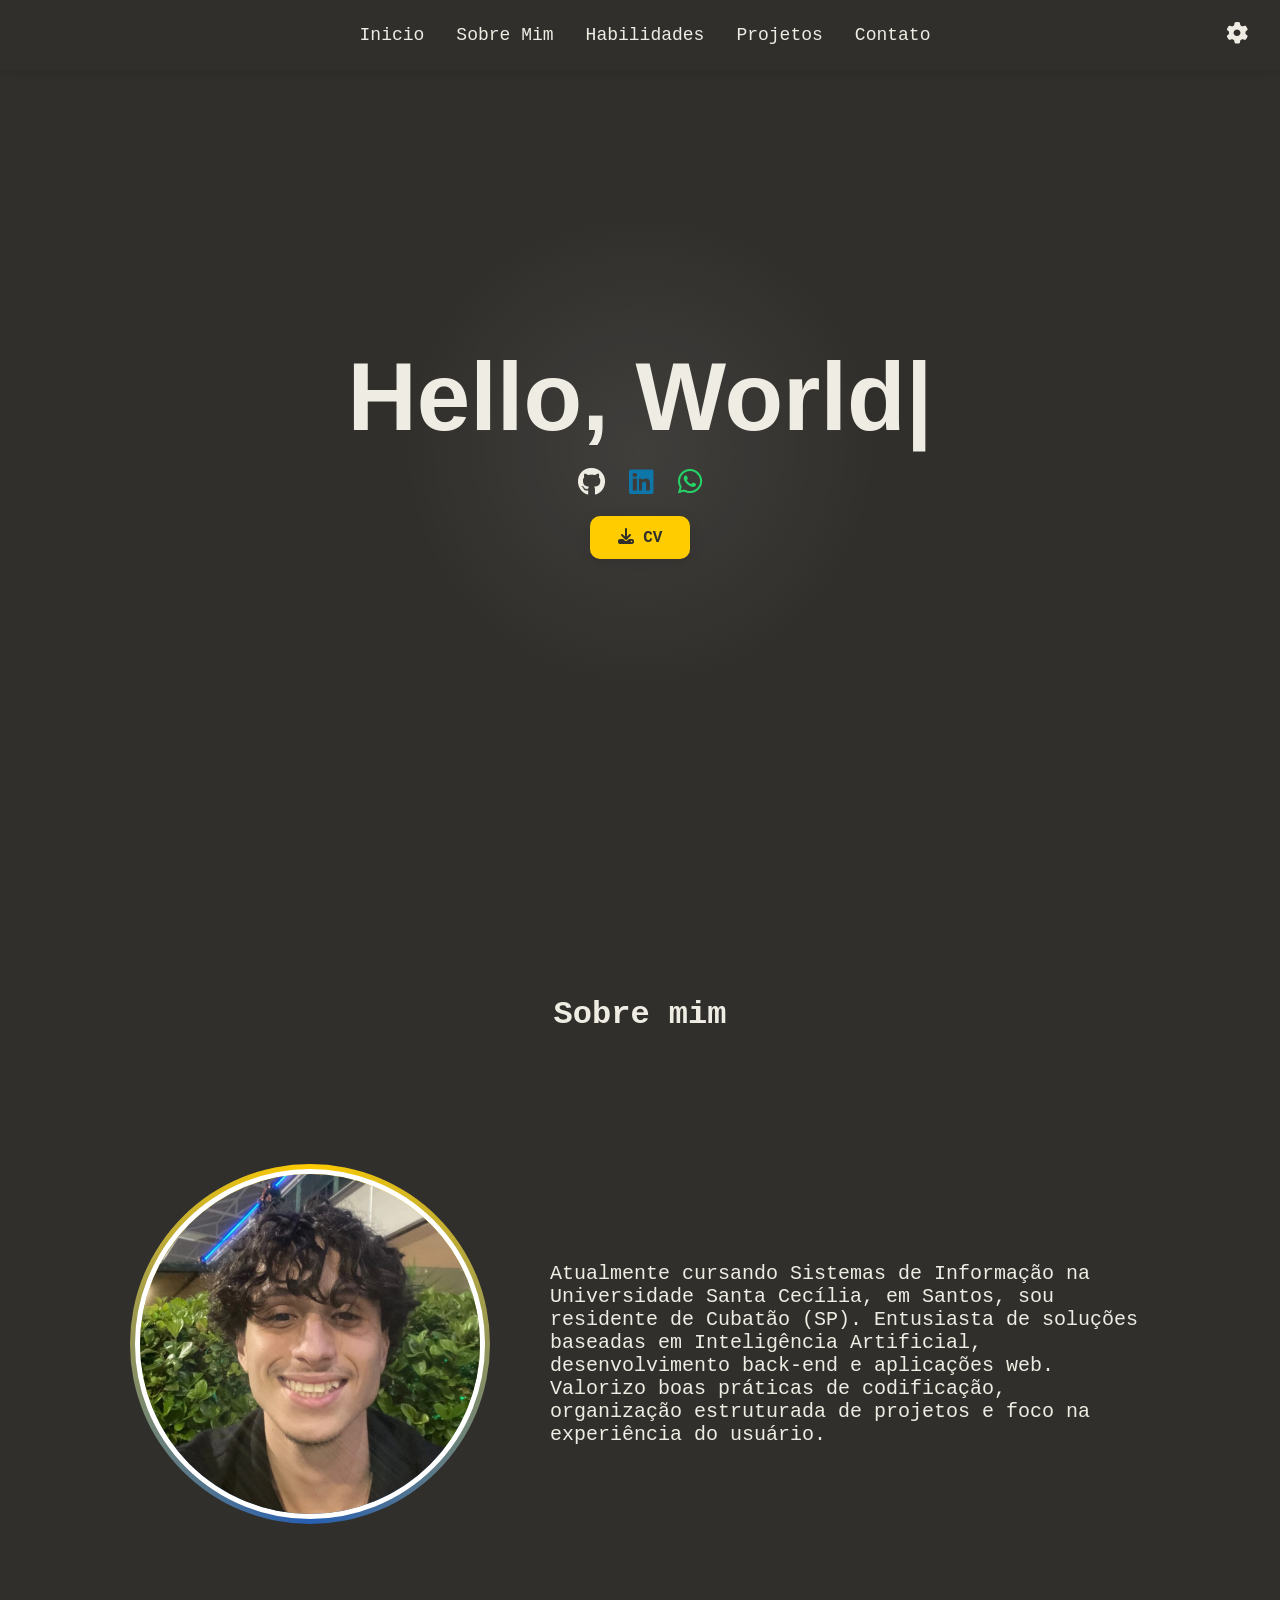
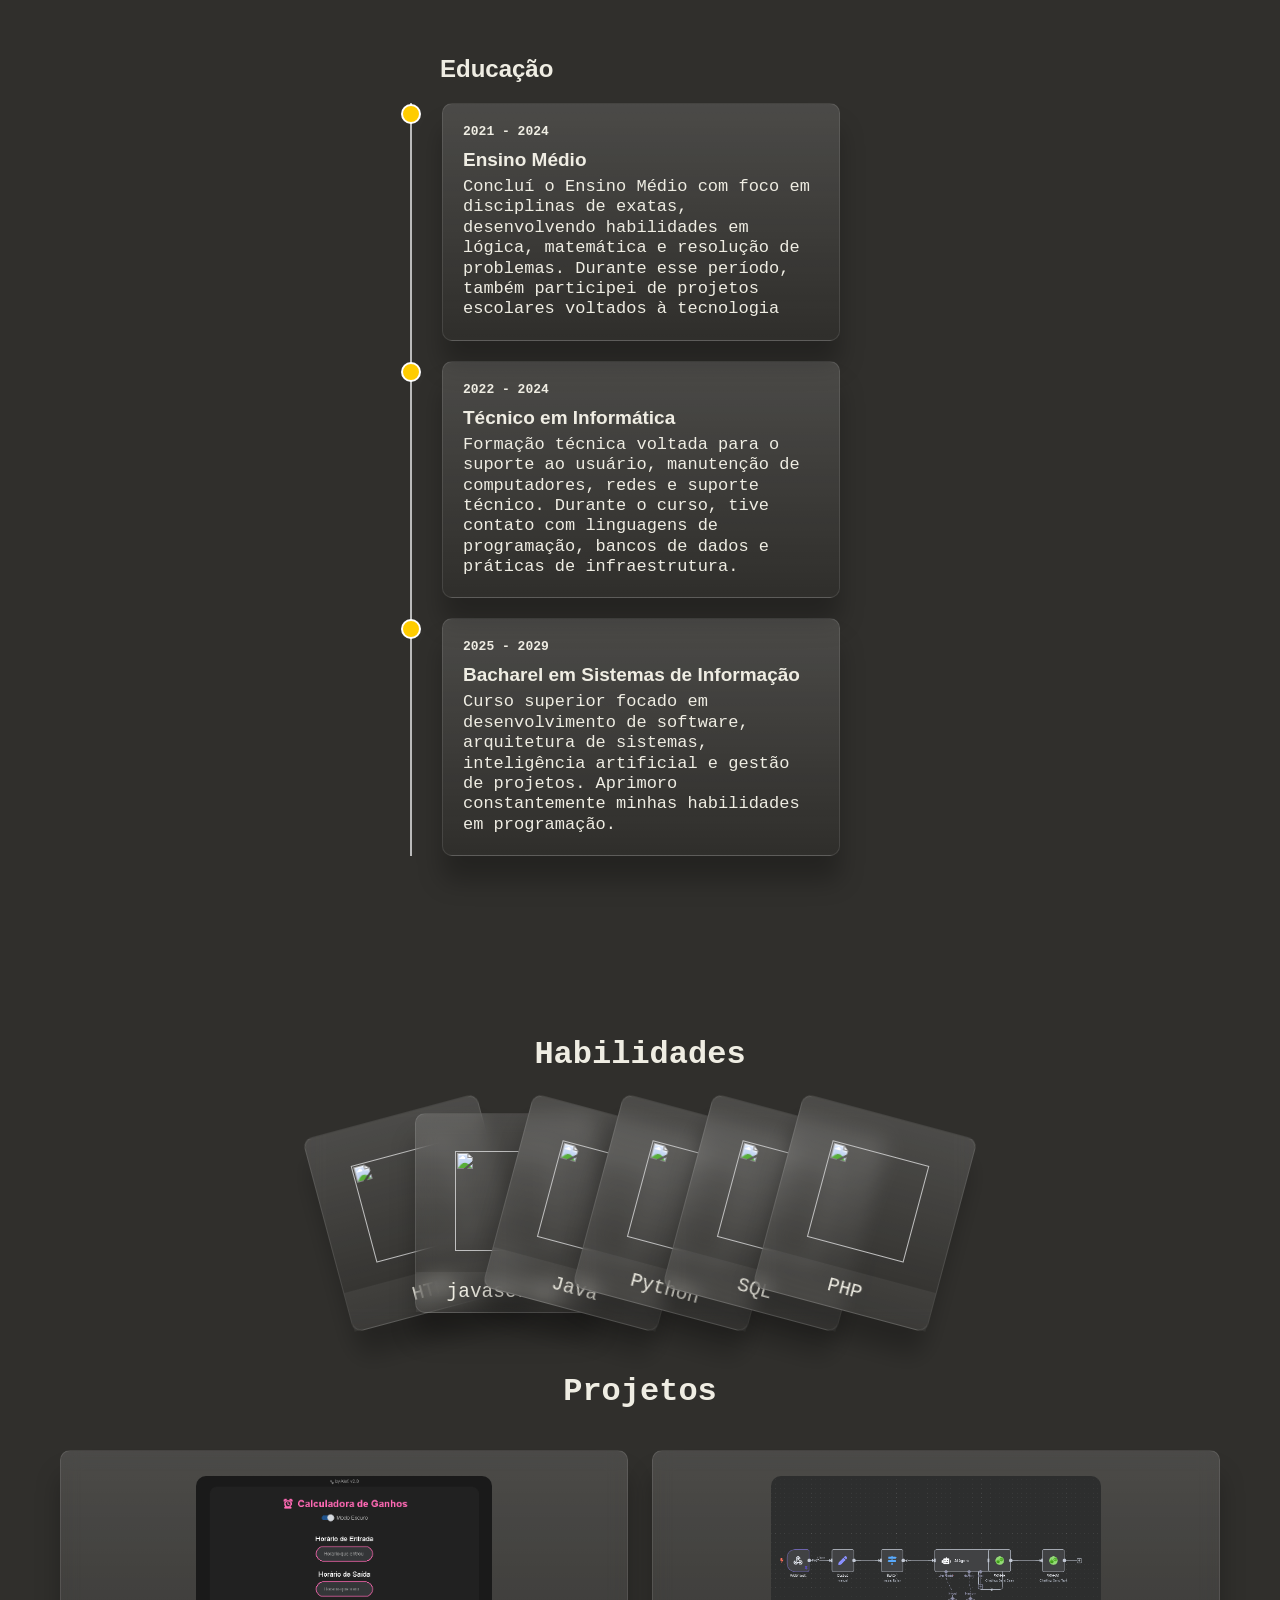
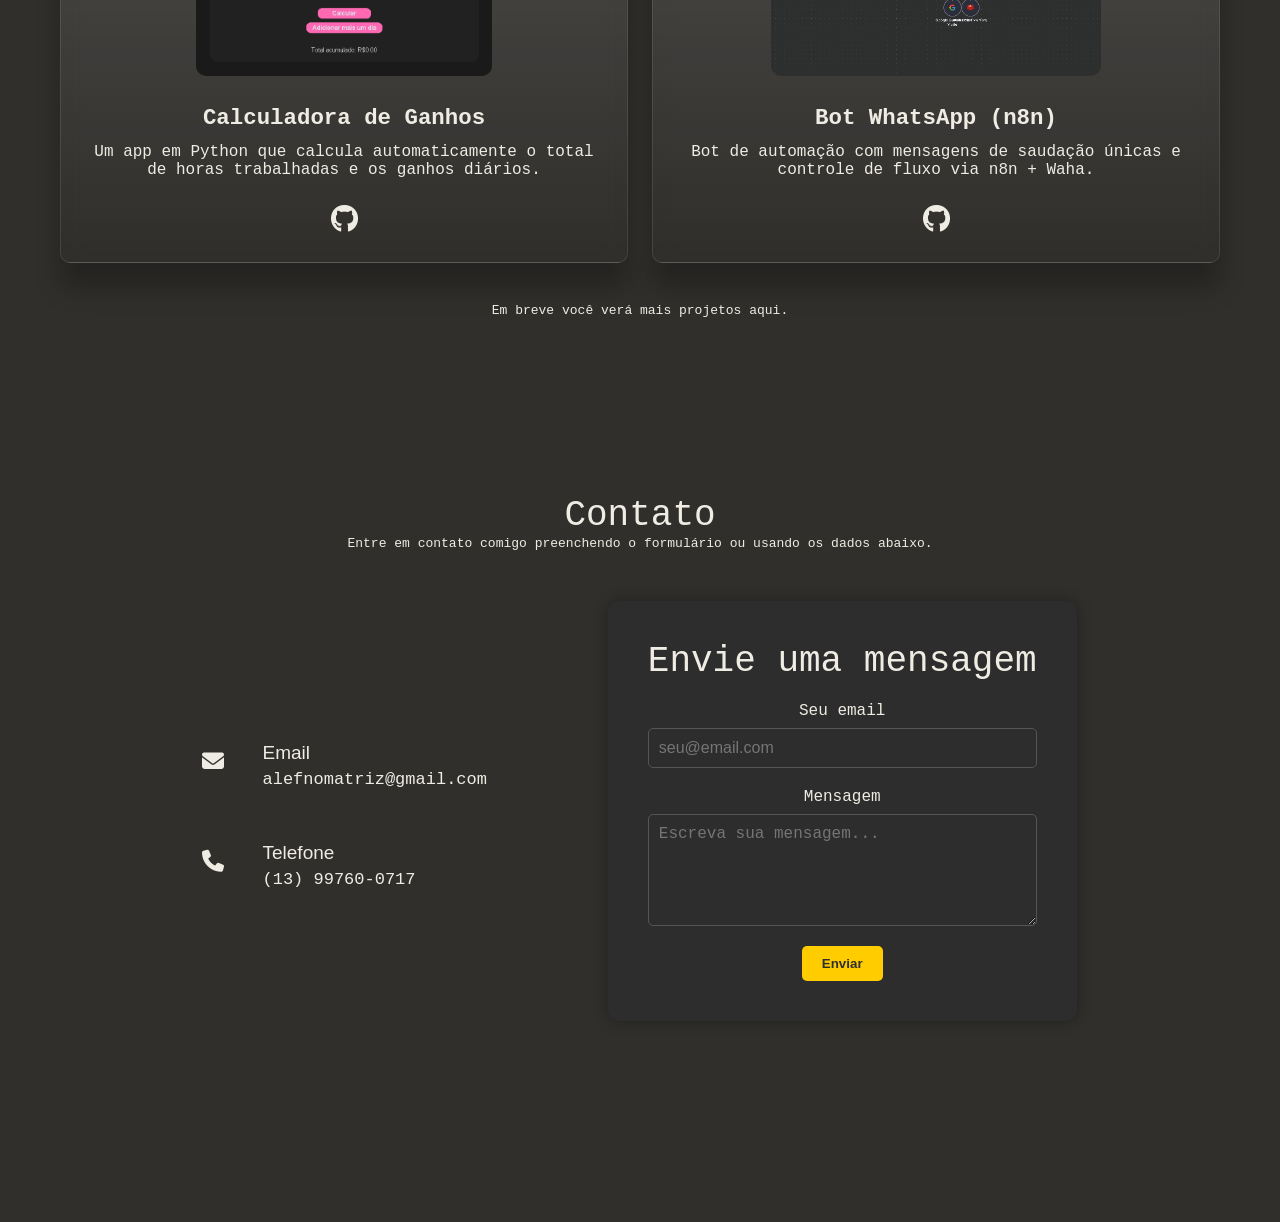
==== index.html @ 8e635cea "portfoliov2" ====
<!DOCTYPE html>
<html lang="pt-BR">
<head>
  <meta charset="UTF-8" />
  <meta name="viewport" content="width=device-width, initial-scale=1.0" />
  <title>Portfólio Alef Dias</title>
  <!-- Devicon -->
  <link rel="stylesheet" type='text/css' href="https://cdn.jsdelivr.net/gh/devicons/devicon@latest/devicon.min.css" />
  <!-- Font Awesome -->
  <link rel="stylesheet" href="https://cdnjs.cloudflare.com/ajax/libs/font-awesome/6.7.2/css/all.min.css" integrity="sha512-Evv84Mr4kqVGRNSgIGL/F/aIDqQb7xQ2vcrdIwxfjThSH8CSR7PBEakCr51Ck+w+/U6swU2Im1vVX0SVk9ABhg==" crossorigin="anonymous" referrerpolicy="no-referrer" />
  <!-- AOS Animation CSS -->
  <link href="https://unpkg.com/aos@2.3.1/dist/aos.css" rel="stylesheet" />
  <link rel="stylesheet" href="src/css/styles.css" />
</head>
<body>

  <div class="spotlight-background" id="spotlight"></div>

  <!-- Navbar -->

<nav class="navbar" data-aos="fade-down">
  <div style="width: 32px;"></div>
    <div class="hamburger" id="hamburger">
      <i class="fas fa-bars"></i>
    </div>
  <div class="nav-center">
    <ul class="nav-list">
      <li><a href="#home" data-translate-key="homeTitle">Início</a></li>
      <li><a href="#about" data-translate-key="aboutTitle">Sobre mim</a></li>
      <li><a href="#skills" data-translate-key="skillsTitle">Habilidades</a></li>
      <li><a href="#projects" data-translate-key="projectsTitle">Projetos</a></li>
      <li><a href="#contact" data-translate-key="contactTitle">Contato</a></li>
    </ul>
  </div>

  <div class="settings-container">
    <div class="settings-icon" id="settingsToggle">
      <i class="fa-solid fa-gear"></i>
    </div>
    <div class="settings-menu" id="settingsMenu">
  <div class="switch">
  <label class="switch-label">
    <input type="checkbox" id="darkModeToggle">
    <span class="slider"></span>
  </label>
  <span class="switch-text" data-translate-key="theme">Alterar tema</span>
  </div>

  <div class="language-select">
    <label for="language" data-translate-key="languages">Idioma</label>
    <select id="language">
      <option value="pt">Português</option>
      <option value="en">English</option>
      <option value="es">Español</option>
    </select>
  </div>
  </div>
</nav>

<!-- Inicio -->

<section class="home" id="home">
  <div class="hello" data-aos="fade-up">
    <h1 id="typing">Hello, World</h1>

    <div class="social-icons" data-aos="fade-up">
      <a href="https://github.com/AlefSantosDev" target="_blank" aria-label="GitHub">
        <i class="fab fa-github"></i>
      </a>
      <a href="https://www.linkedin.com/in/alef-santos-dias-51410128a/" target="_blank" aria-label="LinkedIn">
        <i class="fab fa-linkedin"></i>
      </a>
      <a href="https://wa.me/5513997600717" target="_blank" aria-label="WhatsApp">
        <i class="fab fa-whatsapp"></i>
      </a>
    </div>
    <a href="src/CV Alef Santos Dias.pdf" download class="btn-download" data-aos="fade-up"><i class="fa-solid fa-download"></i> CV</a>
  </div>
</section>

  <!-- Sobre -->

<section class="about" id="about">
  <div style="width: 100%; text-align: center; margin: 40 0px 60 0px;" data-aos="zoom-in">
  <h2 style="font-size: 2rem;" data-translate-key="aboutme">Sobre Mim</h2>
</div>
  <div class="perfil" data-aos="fade-right">
    <img src="src/img/Perfil.jpg" alt="Perfil" />
  </div>
  <div class="about-me" data-aos="fade-left">
    <p data-translate-key="paragraph">
      Atualmente cursando Sistemas de Informação na Universidade Santa Cecília, em Santos, sou residente de Cubatão (SP). Entusiasta de soluções baseadas em Inteligência Artificial, desenvolvimento back-end e aplicações web. Valorizo boas práticas de codificação, organização estruturada de projetos e foco na experiência do usuário.
    </p>
  </div>
</section>

<!-- Experiencia -->

<section class="col" data-aos="fade-up">
  <div class="experience">
    <header class="title" data-aos="fade-right">
      <h2>Educação</h2>
    </header>
    <div class="contents">
      <div class="box" data-aos="fade-up" data-aos-delay="100">
        <h4>2021 - 2024</h4>
        <h3>Ensino Médio</h3>
        <p>Concluí o Ensino Médio com foco em disciplinas de exatas, desenvolvendo habilidades em lógica, matemática e resolução de problemas. Durante esse período, também participei de projetos escolares voltados à tecnologia</p>
      </div>

      <div class="box" data-aos="fade-up" data-aos-delay="200">
        <h4>2022 - 2024</h4>
        <h3>Técnico em Informática</h3>
        <p>Formação técnica voltada para o suporte ao usuário, manutenção de computadores, redes e suporte técnico. Durante o curso, tive contato com linguagens de programação, bancos de dados e práticas de infraestrutura.</p>
      </div>

      <div class="box" data-aos="fade-up" data-aos-delay="300">
        <h4>2025 - 2029</h4>
        <h3>Bacharel em Sistemas de Informação</h3>
        <p>Curso superior focado em desenvolvimento de software, arquitetura de sistemas, inteligência artificial e gestão de projetos. Aprimoro constantemente minhas habilidades em programação.</p>
      </div>
    </div>
  </div>  
</section>

  <!-- Habilidades -->

<section class="skills" id="skills">
  <div style="width: 100%; text-align: center; margin-bottom: 25px;" data-aos="zoom-in"></div>
  <h2 data-aos="zoom-in" style="font-size: 2rem;" data-translate-key="skills">Habilidades</h2>
  
    <div class="skills-grid" data-aos="fade-left">
        <div class="skill-item" style="--r: -15;" data-text="HTML">
          <img src="https://cdn.jsdelivr.net/gh/devicons/devicon@latest/icons/html5/html5-original.svg" />
        </div>
        <div class="skill-item" style="--r: 0;" data-text="javascript">         
          <img src="https://cdn.jsdelivr.net/gh/devicons/devicon@latest/icons/javascript/javascript-original.svg" />
        </div>
        <div class="skill-item" style="--r: 15;" data-text="Java">
          <img src="https://cdn.jsdelivr.net/gh/devicons/devicon@latest/icons/java/java-original.svg" />
        </div>
        <div class="skill-item" style="--r: 15;" data-text="Python"> 
          <img src="https://cdn.jsdelivr.net/gh/devicons/devicon@latest/icons/python/python-original.svg" />
        </div>
        <div class="skill-item" style="--r: 15;" data-text="SQL">  
          <img src="https://cdn.jsdelivr.net/gh/devicons/devicon@latest/icons/mysql/mysql-original.svg" />
        </div>
        <div class="skill-item" style="--r: 15;" data-text="PHP"> 
          <img src="https://cdn.jsdelivr.net/gh/devicons/devicon@latest/icons/php/php-original.svg" />
        </div>
    </div>
</section>

  <!-- Projetos -->

<section class="projects" id="projects">
  <h2 data-aos="zoom-in" style="text-align: center; font-size: 2rem;" data-translate-key="projects">Projetos</h2>

  <div class="projects-grid">
    <div class="project-card" data-aos="fade-up">
      <img src="src/img/Calculator.png" alt="" style="height: 200px; margin: 25px 0; border-radius: 10px;">
      <h3 data-translate-key="calcTittle">Calculadora de Ganhos</h3>
      <p data-translate-key="calcDesc">Um app em Python que calcula automaticamente o total de horas trabalhadas e os ganhos diários.</p>
      <div class="link-project">
      <a href="https://github.com/AlefSantosDev/Calculadora-de-ganho-em-python" target="_blank" aria-label="GitHub">
        <i class="fab fa-github"></i>
      </a>
    </div>
    </div>
    <div class="project-card" data-aos="fade-up" data-aos-delay="100">
      <img src="src/img/whatsapp-bot.png" alt="" style="height: 200px; margin: 25px 0; border-radius: 10px;">
      <h3 data-translate-key="botTittle">Bot WhatsApp (n8n)</h3>
      <p data-translate-key="botDesc">Bot de automação com mensagens de saudação únicas e controle de fluxo via n8n + Waha.</p>
      <div class="link-project">
      <a href="https://github.com/AlefSantosDev" target="_blank" aria-label="GitHub">
        <i class="fab fa-github"></i>
      </a>
    </div>
    </div> 
  </div>
  <p data-aos="fade-up" style="text-align: center;" data-translate-key="soonText">Em breve você verá mais projetos aqui.</p>
</section>

  <!-- Contato -->

<section class="contact" id="contact">
  <div class="content">
    <h2 data-aos="fade-up" data-translate-key="contact">Contato</h2>
    <p data-aos="fade-up" data-translate-key="contactSubtitle">Entre em contato comigo preenchendo o formulário ou usando os dados abaixo.</p>

    <div class="container">
      <div class="contactInfo" data-aos="fade-right">
        <div class="box">
          <div class="icon"><i class="fa-solid fa-envelope"></i></div>
          <div class="text">
            <h3>Email</h3>
            <p>alefnomatriz@gmail.com</p>
          </div>
        </div>

        <div class="box">
          <div class="icon"><i class="fa-solid fa-phone"></i></div>
          <div class="text">
            <h3 data-translate-key="phone">Telefone</h3>
            <p>(13) 99760-0717</p>
          </div>
        </div>
      </div>

      <!-- Formulário -->

      <div class="form" data-aos="fade-left">
        <form method="POST" action="https://formsubmit.co/alefnomatriz@gmail.com">
          <h2 data-translate-key="sendMsg">Envie uma mensagem</h2>

          <div class="input">
            <label for="email" data-translate-key="yourEmail">Seu email</label>
            <input type="email" id="email" name="email" required placeholder="seu@email.com">
          </div>

          <div class="input">
            <label for="mensagem" data-translate-key="mesage">Mensagem</label>
            <textarea id="mensagem"  name="mensagem" rows="5" required placeholder="Escreva sua mensagem..."></textarea>
          </div>

          <input type="hidden" name="_captcha" value="false">
          <input type="hidden" name="_next" value="https://alefsantosdev.github.io/Portfolio/"

          <div class="input">
            <button type="submit" data-translate-key="send">Enviar</button>
          </div>
        </form>
      </div>
    </div>
  </div>
</section>

  <script src="src/Js/script.js"></script>
  <script src="src/Js/lang.js"></script>
  <!-- AOS Animation JS -->
  <script src="https://unpkg.com/aos@2.3.1/dist/aos.js"></script>
  <script>
    AOS.init({
      duration: 800,
      once: true
    });
  </script>
</body>
</html>
</section>
---- src/css/styles.css ----
/* Formatacao geral e Reset */

:root {
  --asphalt: #302f2c;
  --paper: #efede3;
  --nav: #2d2d2d;
  --sky: #275fb3;
  --especial-color: #ffcc00;
}

* {
    margin: 0;
    padding: 0;
    box-sizing: border-box;
}

html, body {
    max-width: 100%;
    overflow-x: hidden;
}

html {
    scroll-behavior: smooth;
}

body {
    background-color: var(--asphalt);
    font-family: monospace;
    color: var(--paper);
    }

/*efeito de luz */

.spotlight-background {
    position: fixed;
    top: 0;
    left: 0;
    width: 100%;
    height: 100%;
    pointer-events: none;
    z-index: -1;
    background: radial-gradient(
    circle at var(--x, 50%) var(--y, 50%),
    rgba(255, 255, 255, 0.08),
    transparent 250px
  );
    transition: background-position 0.1s;
}

body.dark-mode {
    background-color: var(--paper);
    color: var(--asphalt);
}

body.dark-mode .btn-download {
  background-color: var(--sky);
  color: var(--paper);
}

body.dark-mode .btn-download:hover {
  background-color: #174488;
}


body.dark-mode .skill-item,
body.dark-mode .project-card {
    border: 1px solid rgba(0, 0, 0, 0.05);
}

body.dark-mode .skill-item::before {
    background: rgba(53, 52, 52, 0.03);
    color: var(--asphalt);
}

body.dark-mode .project-card p,
body.dark-mode .project-card h3 {
    color: var(--asphalt);
}

body.dark-mode .navbar {
    background-color: var(--paper);
    color: var(--asphalt);
}

body.dark-mode .nav-list a:hover {
    color: var(--sky);
}

body.dark-mode .col .contents .box::before {
    background-color: var(--sky);
}

body.dark-mode .form button {
    color: var(--paper);
    background-color: var(--sky);
}

body.dark-mode .form button:hover {
    background-color: #174488;
}

body.dark-mode .form input:focus,
body.dark-mode .form textarea:focus {
    border-color: var(--sky);
}

body.dark-mode .card,
body.dark-mode .form,
body.dark-mode .nav-center,
body.dark-mode .settings-menu {
    background-color: var(--paper);
    color: var(--asphalt);
}

body.dark-mode a,
body.dark-mode .settings-icon,
body.dark-mode .hamburger,
body.dark-mode .container .contactInfo .box .text h3,
body.dark-mode .form input,
body.dark-mode .form textarea,
body.dark-mode .form h2 {
    color: var(--asphalt);
}

a {
    text-decoration: none;
    color: var(--paper);
}

/* --- Inicio --- */

.home {
    min-height: 100vh; 
    display: flex;
    align-items: center;
    justify-content: center;
    padding: 0 20px;
}

.home h1 {
    font-family: 'Inter', sans-serif;
    font-size: 6rem;
    text-align: center;
}

.hello {
    display: flex;
    flex-direction: column;
    align-items: center;   
    gap: 16px;
}

.hello h1::after {
    content: '|';
    opacity: 1;
    animation: blink 1s step-end infinite;
}


/* --- Icones --- */

.social-icons {
    display: flex;
    gap: 24px;
    font-size: 28px;
}

.social-icons a {
    color: var(--paper);
    transition: transform 0.3s ease, color 0.3s ease;
}

.social-icons a:hover {
    transform: scale(1.2);
}

a[aria-label="LinkedIn"] i {
    color: #0e76a8;
}

a[aria-label="WhatsApp"] i {
    color: #25D366;
}

.btn-download {
  display: inline-block;
  background-color: var(--especial-color);
  color: var(--asphalt);
  padding: 12px 28px;
  border: none;
  border-radius: 10px;
  font-size: 1rem;
  font-weight: bold;
  transition: transform 0.3s ease, background-color 0.3s ease;
  box-shadow: 0 4px 15px rgba(0, 0, 0, 0.1);
  cursor: pointer;
  text-align: center;
}

.btn-download:hover {
  background-color: #e6b800;
}

/* --- Nav --- */

.navbar {
    position: fixed;
    top: 0;
    left: 0;
    box-shadow: 0 1px 10px rgba(0, 0, 0, 0.111);
    width: 100%;
    background-color: var(--asphalt);
    height: 70px;
    z-index: 1000;
    display: flex;
    justify-content: space-between;
    align-items: center;
    padding: 0 32px;
}

.nav-center {
    flex: 1;
    display: flex;
    justify-content: center;
    align-items: center;
}

.nav-list {
    display: flex;
    gap: 32px;
    list-style: none;
}

.nav-list a {
    font-size: 18px;
    padding: 16px 0;
    display: inline-block;
    transition: transform 0.3s ease;
}

.nav-list a:hover {
    transform: scale(1.1);
    color: var(--especial-color);
}

.settings-container {
    position: relative;
}

.settings-icon {
    color: var(--paper);
    font-size: 22px;
    cursor: pointer;
    transition: transform 0.3s ease;
}

.settings-icon:hover {
    transform: rotate(25deg);
}

/* Menu de configurações */

.settings-menu {
    position: absolute;
    top: 70px;
    right: 16px;
    background-color: var(--asphalt);
    padding: 16px;
    border-radius: 12px;
    box-shadow: 0 4px 10px rgba(0, 0, 0, 0.3);
    display: none;
    z-index: 1001;
    min-width: 220px;
    font-family: Arial, sans-serif;
}

.settings-menu label {
    font-size: 15px;
    margin-bottom: 10px;
    display: block;
}

.switch {
    display: flex;
    align-items: center;
    gap: 12px;
    margin-bottom: 15px;
}

.switch-label {
  position: relative;
  display: inline-block;
  width: 52px;
  height: 28px;
}

.switch-label input {
    opacity: 0;
    width: 0;
    height: 0;
}

.slider {
  position: absolute;
  cursor: pointer;
  top: 0;
  left: 0;
  right: 0;
  bottom: 0;
  background-color: #222;
  border-radius: 28px;
  transition: 0.4s;
}

.slider:before {
  position: absolute;
  content: "";
  height: 22px;
  width: 22px;
  left: 3px;
  top: 3px;
  background-color: white;
  border-radius: 50%;
  transition: transform 0.4s; 
  background-repeat: no-repeat;
  background-position: center;
  background-size: 12px;
  background-image: url('data:image/svg+xml;utf8,<svg xmlns="http://www.w3.org/2000/svg" viewBox="0 0 640 640"><!--!Font Awesome Free v7.0.0 by @fontawesome - https://fontawesome.com License - https://fontawesome.com/license/free Copyright 2025 Fonticons, Inc.--><path d="M320 64C178.6 64 64 178.6 64 320C64 461.4 178.6 576 320 576C388.8 576 451.3 548.8 497.3 504.6C504.6 497.6 506.7 486.7 502.6 477.5C498.5 468.3 488.9 462.6 478.8 463.4C473.9 463.8 469 464 464 464C362.4 464 280 381.6 280 280C280 207.9 321.5 145.4 382.1 115.2C391.2 110.7 396.4 100.9 395.2 90.8C394 80.7 386.6 72.5 376.7 70.3C358.4 66.2 339.4 64 320 64z"/></svg>');
}

.switch-label input:checked + .slider {
    background-color: #1b1b1b;
}

.switch-label input:checked + .slider:before {
    transform: translateX(24px); 
    background-image: url('data:image/svg+xml;utf8,<svg xmlns="http://www.w3.org/2000/svg" viewBox="0 0 640 640"><!--!Font Awesome Free v7.0.0 by @fontawesome - https://fontawesome.com License - https://fontawesome.com/license/free Copyright 2025 Fonticons, Inc.--><path d="M210.2 53.9C217.6 50.8 226 51.7 232.7 56.1L320.5 114.3L408.3 56.1C415 51.7 423.4 50.9 430.8 53.9C438.2 56.9 443.4 63.5 445 71.3L465.9 174.5L569.1 195.4C576.9 197 583.5 202.4 586.5 209.7C589.5 217 588.7 225.5 584.3 232.2L526.1 320L584.3 407.8C588.7 414.5 589.5 422.9 586.5 430.3C583.5 437.7 576.9 443.1 569.1 444.6L465.8 465.4L445 568.7C443.4 576.5 438 583.1 430.7 586.1C423.4 589.1 414.9 588.3 408.2 583.9L320.4 525.7L232.6 583.9C225.9 588.3 217.5 589.1 210.1 586.1C202.7 583.1 197.3 576.5 195.8 568.7L175 465.4L71.7 444.5C63.9 442.9 57.3 437.5 54.3 430.2C51.3 422.9 52.1 414.4 56.5 407.7L114.7 320L56.5 232.2C52.1 225.5 51.3 217.1 54.3 209.7C57.3 202.3 63.9 196.9 71.7 195.4L175 174.6L195.9 71.3C197.5 63.5 202.9 56.9 210.2 53.9zM239.6 320C239.6 275.6 275.6 239.6 320 239.6C364.4 239.6 400.4 275.6 400.4 320C400.4 364.4 364.4 400.4 320 400.4C275.6 400.4 239.6 364.4 239.6 320zM448.4 320C448.4 249.1 390.9 191.6 320 191.6C249.1 191.6 191.6 249.1 191.6 320C191.6 390.9 249.1 448.4 320 448.4C390.9 448.4 448.4 390.9 448.4 320z"/></svg>');
}

.switch-text {
    padding-bottom: 10px;
    font-size: 16px;
}

.language-select {
    display: flex;
    flex-direction: column;
    gap: 6px;
}

.language-select label {
    font-size: 15px;
    margin-bottom: 0;
}

.language-select select {
    padding: 6px;
    background-color: #444;
    color: var(--paper);
    border: none;
    border-radius: 6px;
    font-size: 14px;
    outline: none;
}

/* --- sobre mim --- */

.about {
    max-width: 1280px; 
    min-height: 80vh;
    margin-inline: auto; 
    padding: 60px 20px;
    display: flex;
    justify-content: center;
    align-items: center;
    gap: 60px;
    flex-wrap: wrap;
}

.perfil {
    position: relative;
    width: 360px;
    height: 360px;
    display: flex;
    align-items: center;
    justify-content: center;
}

.perfil::before {
    content: "";
    position: absolute;
    width: 100%;
    height: 100%;
    border-radius: 50%;
    background: conic-gradient(
        from 0deg,
        #ffcc00,
        #275fb3,
        #ffcc00
    );
    animation: spin 4s linear infinite;
    z-index: 1;
}

.perfil img {
    position: relative;
    border-radius: 50%;
    width: 350px;
    height: 350px;
    object-fit: cover;
    z-index: 2;
    border: 5px solid #ffffff;
    background-color: #fff;
}

/* Animação de rotação */
@keyframes spin {
    to {
        transform: rotate(360deg);
    }
}

.about-me {
    max-width: 600px;
    text-align: left;
}

.about-me h1 {
    letter-spacing: -1px;
    font-size: 80px;
}

.about-me p {
    font-size: 20px;
    margin-top: 20px;
}

/* --- sobre mim --- */

.experience {
  width: 100%;
  max-width: 500px;
  margin: 0 auto;
  padding: 35px 20px;
}

.col header.title{
	font-family: helvetica;

	padding: 0px 0px 20px 30px;
}

.col .contents{
	padding: 0px 30px;
	border-left: 2px solid #bababa;
}

.col .contents .box{
	position: relative;
	padding: 20px;
    border-radius: 10px;
	background: linear-gradient(#fff2, transparent);
    border: 1px solid rgba(255, 255, 255, 0.1);
    box-shadow: 0 25px 25px rgba(0, 0, 0, 0.25);
	cursor: pointer;
	transition: all 0.4s;
	margin-bottom: 20px;
}

.col .contents .box:hover{
	box-shadow: 0px 3px 12px 0px #ccc;
	border: 1px solid transparent;
}

.col .contents .box::before{
	content: '';
	position: absolute;
	width: 16px;
	height: 16px;
	border-radius: 50%;
	right: calc(100% + 22px);
	top: 0;
	background-color: var(--especial-color);
	border: 2px solid white;
}

.box h4{
	position: relative;
}

.box h3{
	font-size: 19px;
	padding: 10px 0px 6px;
	font-family: helvetica;
}

.box p{
	line-height: 1.2;
	font-size: 17px;
}

/* --- Habilidades --- */

.skills {
    padding: 60px 20px;
    display: flex;
    flex-direction: column;
    align-items: center;
    gap: 40px;
}

.skills-grid {
    position: relative;
    display: flex;
    justify-content: center;
    align-items: center;
}

.skill-item {
    position: relative;
    width: 180px;
    height: 200px;
    background: linear-gradient(#fff2, transparent);
    border: 1px solid rgba(255, 255, 255, 0.1);
    box-shadow: 0 25px 25px rgba(0, 0, 0, 0.25);
    display: flex;
    justify-content: center;
    align-items: center;
    transition: 0.5s;
    border-radius: 10px;
    margin: 0 -45px;
    transform: rotate(calc(var(--r) * 1deg));
    backdrop-filter: blur(10px);
}

.skill-item img {
    margin: 0px 25px 25px;
    width: 100px;
    height: 100px;
}

.skills-grid:hover .skill-item {
    margin: 0 10px;
    transform: rotate(0deg);
}

.skill-item::before {
    content: attr(data-text);
    position: absolute;
    bottom: 0;
    width: 100%;
    height: 40px;
    background: rgba(255, 255, 255, 0.05);
    display: flex;
    justify-content: center;
    align-items: center;
    color: var(--paper);
    font-size: 1.5em;
}

/* --- Projetos --- */

.projects-grid {
    display: grid;
    grid-template-columns: repeat(auto-fit, minmax(280px, 1fr));
    gap: 24px;
    padding: 40px 20px;
    max-width: 1200px;
    margin: 0 auto;
}

.project-card {
    padding: 0px 24px 25px 24px;
    background: linear-gradient(#fff2, transparent);
    border: 1px solid rgba(255, 255, 255, 0.1);
    box-shadow: 0 25px 25px rgba(0, 0, 0, 0.25);
    backdrop-filter: blur(10px);
    border-radius: 10px;
    transition: transform 0.3s ease;
    text-align: center;
}

.project-card img {
    height: 200px;
    margin: 25px 0;
    border-radius: 10px;
}

.project-card h3 {
    margin-bottom: 12px;
    font-size: 1.4rem;
    color: var(--paper);
}

.project-card p {
    font-size: 1rem;
    color: var(--paper);
    margin-bottom: 16px;
}

.link-project {
    justify-content: center;
    display: flex;
    padding-top: 10px;
    gap: 24px;
    font-size: 28px;
}
.link-project a {
    color: var(--paper);
    transition: transform 0.3s ease, color 0.3s ease;
} 

.link-project a:hover {
    transform: scale(1.2);
}

/* --- Contato --- */

.contact {
    position: relative;
    min-height: 100vh;
    padding: 50px 100px;
    display: flex;
    justify-content: center;
    align-items: center;
    flex-direction: column;
}

.contact .content {
    max-width: 1200px;
    text-align: center;
}

.contact .content h2 {
    font-size: 36px;
    font-weight: 500;
}

.contact .content p {
    font-weight: 300;
}

.container {
    width: 100%;
    display: flex;
    justify-content: center;
    align-items: center;
    margin-top: 30px;
    gap: 100px;
    padding: 0 40px;
}

.container .contactInfo {
    width: 35%;
    display: flex;
    flex-direction: column;
}

.container .contactInfo .box {
    align-items: center;
    padding: 20px 0;
    display: flex;
}

.container .contactInfo .box .icon {
    min-width: 60px;
    height: 60px;
    
    display: flex;
    justify-content: center;
    align-items: center;
    border-radius: 50%;
    font-size: 22px;
}

.container .contactInfo .box .text {
    display: flex;
    margin-left: 20px;
    font-size: 16px;

    flex-direction: column;
    font-weight: 300;
}

.container .contactInfo .box .text h3 {
    font-weight: 500;
    text-align: left;
}

/* --- formulario --- */

.form {
    width: 60%;
    margin: 20px;
    padding: 40px;
    background: #2d2d2d;
    border-radius: 12px;
    box-shadow: 0 0 15px rgba(0,0,0,0.3);
}

.form h2 {
    font-size: 28px;
    margin-bottom: 20px;
}

.form .input {
    margin-bottom: 20px;
    display: flex;
    flex-direction: column;
}

.form label {
    font-size: 16px;
    margin-bottom: 8px;
}

.form input,
.form textarea {
    background: transparent;
    border: 1px solid #555;
    padding: 10px;
    color: var(--paper);
    font-size: 16px;
    border-radius: 5px;
    outline: none;
    transition: border-color 0.3s ease;
}

.form input:focus,
.form textarea:focus {
    border-color: var(--especial-color);
}

.form button {
    padding: 10px 20px;
    background-color: var(--especial-color);
    color: var(--asphalt);
    font-weight: bold;
    border: none;
    border-radius: 5px;
    cursor: pointer;
    transition: background-color 0.3s ease;
}

.form button:hover {
    background-color: #e6b800;
}

/* --- Nav mobile --- */

.hamburger {
  display: none;
}

@keyframes blink {
    50% {
        opacity: 0;
    }
}

@media screen and (max-width: 768px) {

    #spotlight {
        display: none;
    }

.home h1 {
    font-size: 3.5rem; 
}

.about {
    flex-direction: column;
    text-align: center;
    padding: 40px 20px;
}

.about-me {
    text-align: center;
}

.perfil {
    width: 260px;
    height: 260px;
    margin-bottom: 20px;
 }

.perfil img {
    width: 250px;
    height: 250px;
}

.about-me h1 {
    font-size: 50px;
}

.about-me p {
    font-size: 18px;
}

main.row{
		grid-template-columns: 1fr;
	}
	.row .col:nth-child(2){
		margin-top: 30px;
	}

.contact h2 {
    padding-bottom: 25px;
}

.hamburger {
    display: block;
    font-size: 28px;
    color: var(--paper);
    cursor: pointer;
    z-index: 1002;
}

.nav-center {
    display: none;
    position: absolute;
    top: 70px;
    right: 16px;
    background-color: var(--asphalt);
    padding: 16px;
    border-radius: 12px;
    box-shadow: 0 4px 10px rgba(0, 0, 0, 0.3);
    flex-direction: column;
    gap: 16px;
    z-index: 1001;
}

.nav-center.active {
    display: flex;
}

.nav-list {
    flex-direction: column;
    align-items: flex-start;
}

.nav-list a {
    padding: 10px 0;
    font-size: 16px;
}

.skills-grid {
    display: grid;
    grid-template-columns: repeat(2, 1fr);
    gap: 20px; 
    padding: 0 20px;
    justify-items: center;
    align-items: center;
}

.skill-item {
    margin: 0;
    transform: none !important;
}


.projects-grid {
    grid-template-columns: 1fr;
    padding: 20px;
}

.container {
    flex-direction: column;
}

.form,
.container .contactInfo {
    width: 100%;
}

}
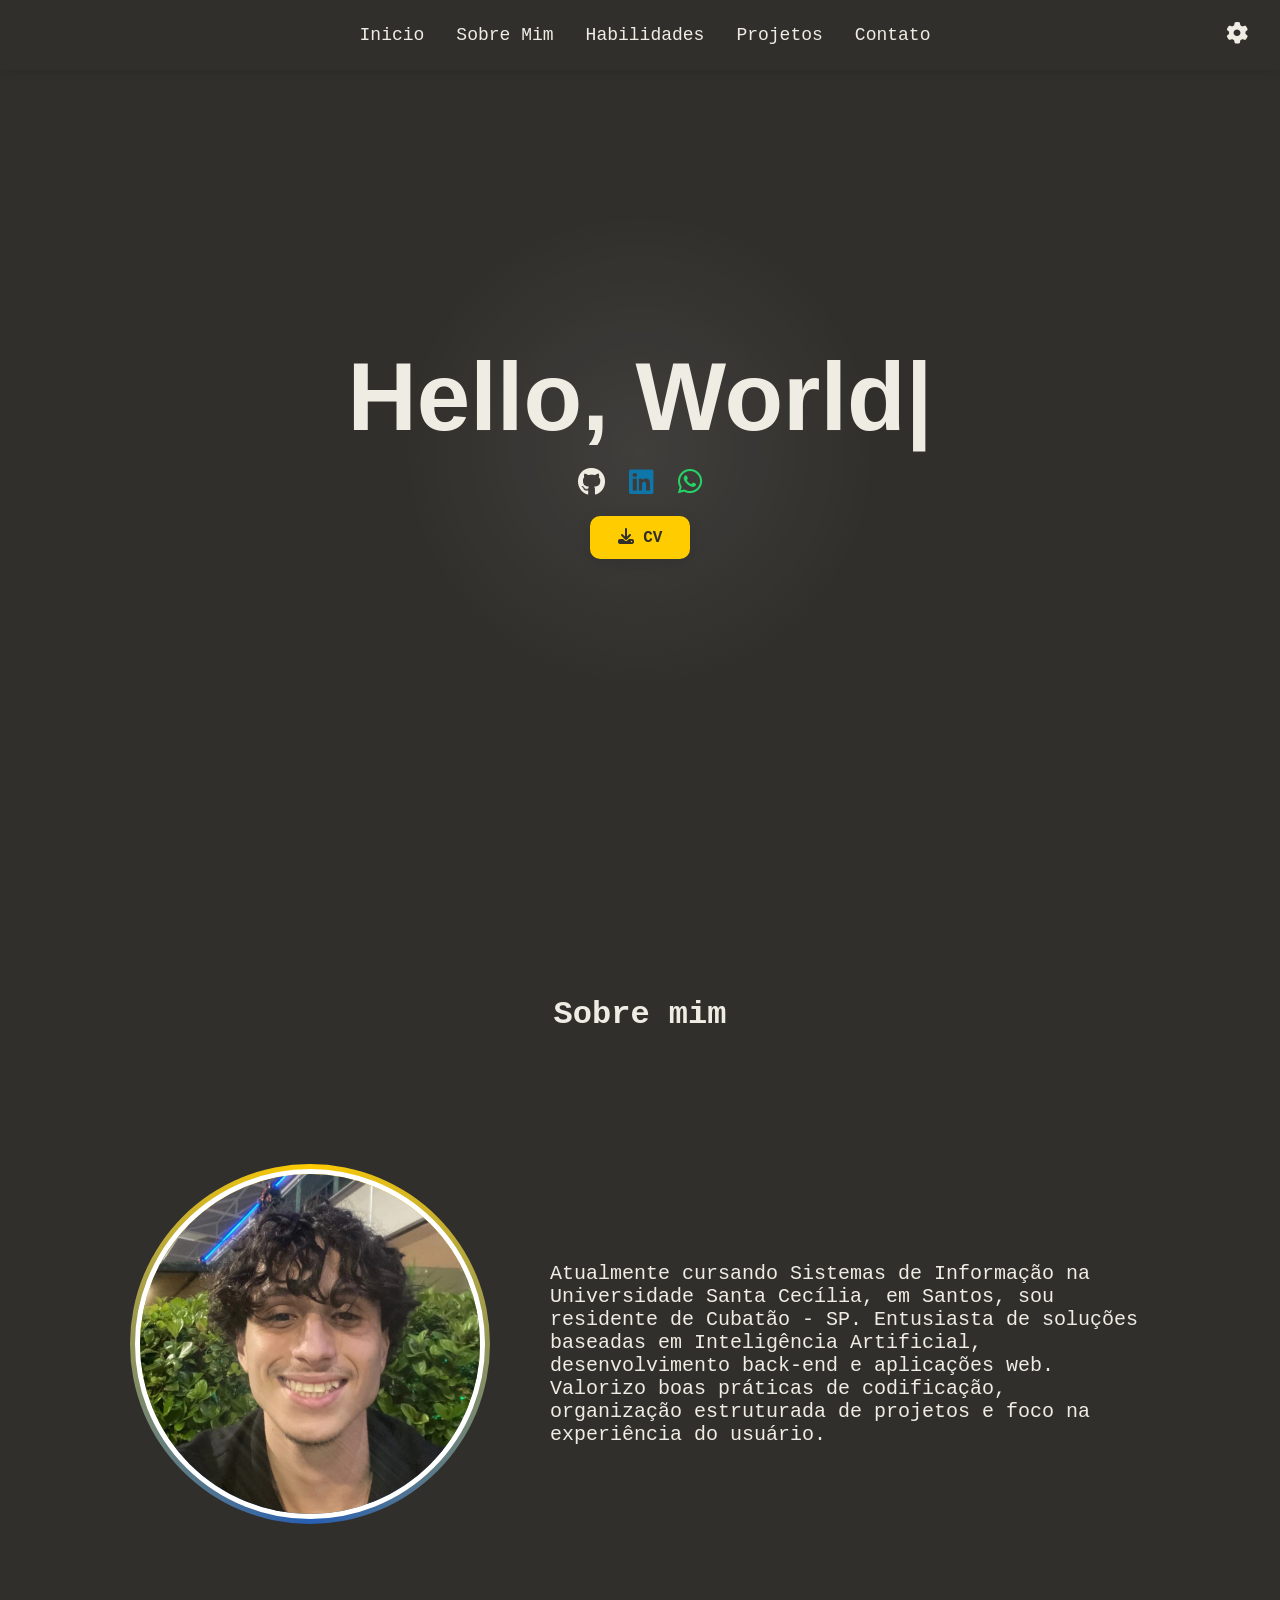
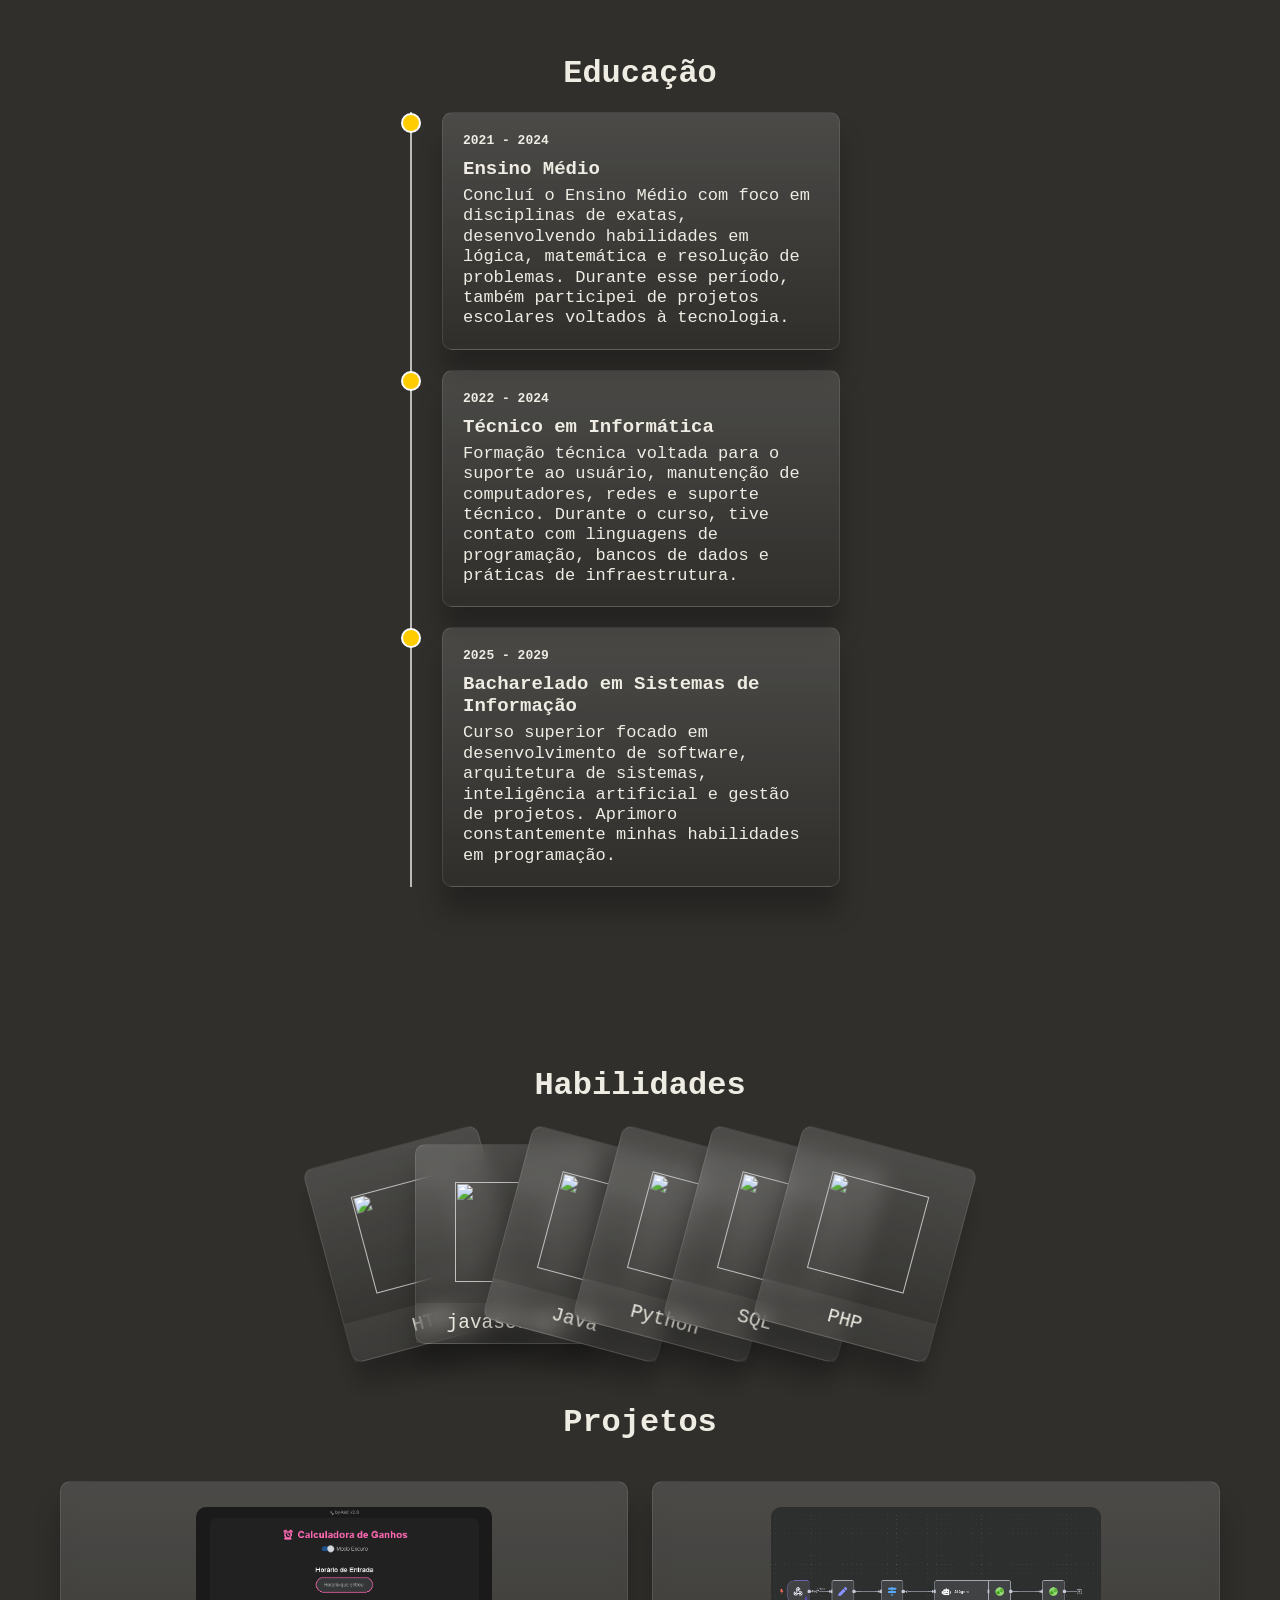
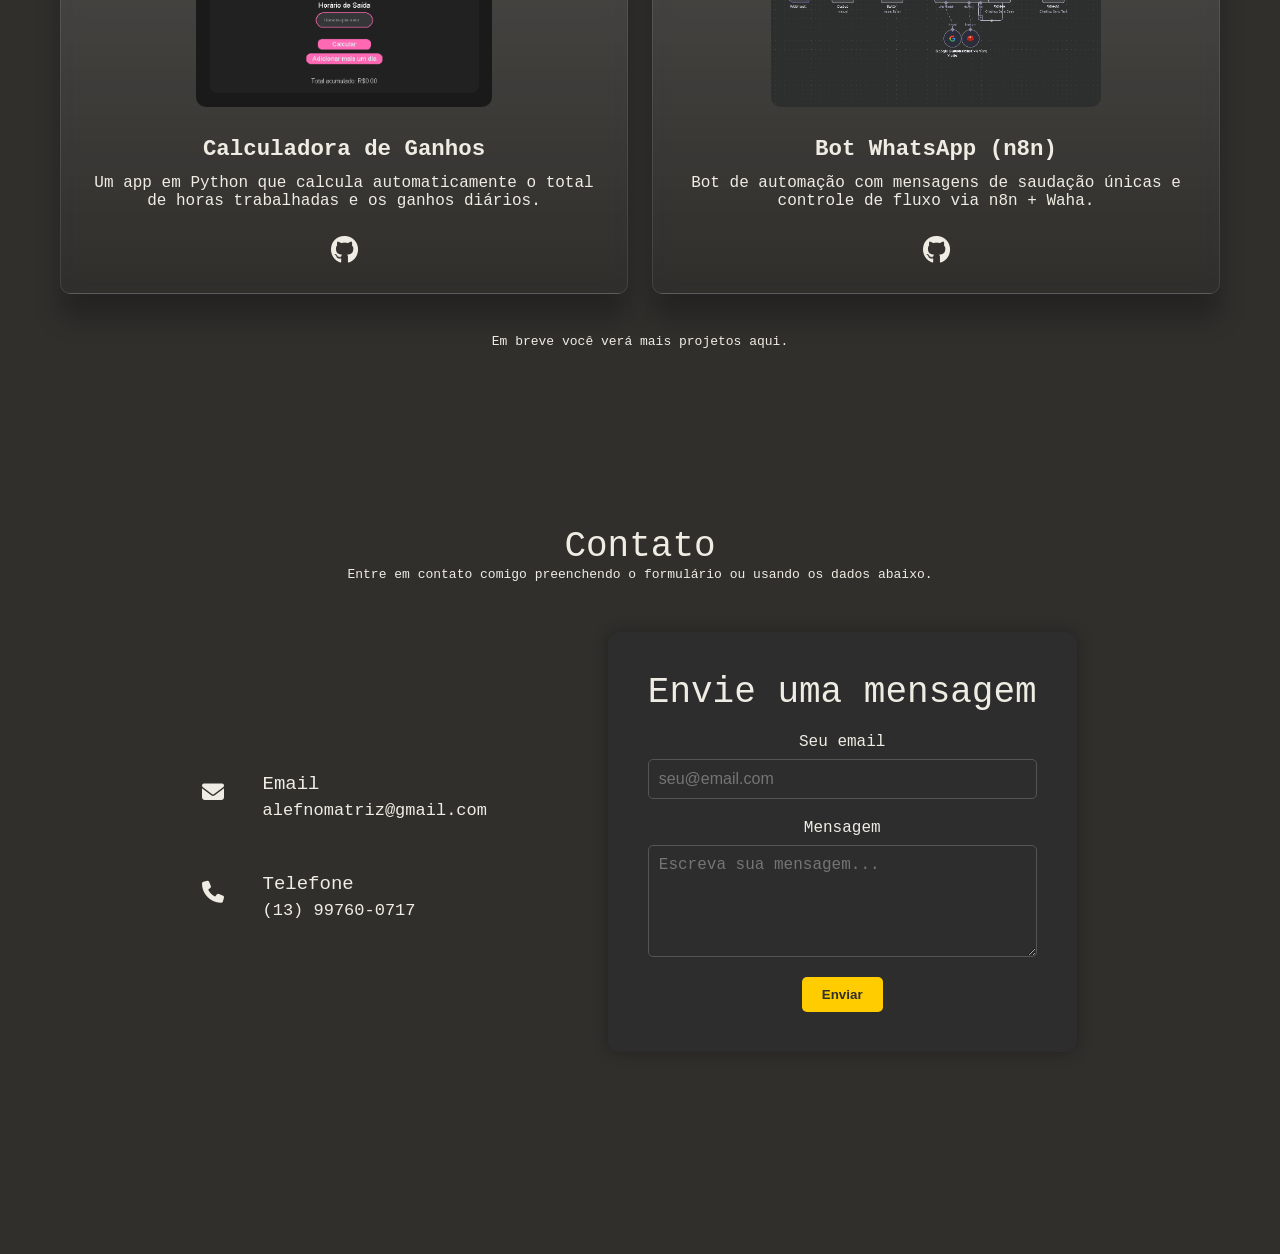
==== commit ede00ceb: "Portfolio 2.1" ====
--- a/index.html
+++ b/index.html
@@ -89,7 +89,7 @@
   </div>
   <div class="about-me" data-aos="fade-left">
     <p data-translate-key="paragraph">
-      Atualmente cursando Sistemas de Informação na Universidade Santa Cecília, em Santos, sou residente de Cubatão (SP). Entusiasta de soluções baseadas em Inteligência Artificial, desenvolvimento back-end e aplicações web. Valorizo boas práticas de codificação, organização estruturada de projetos e foco na experiência do usuário.
+      Atualmente cursando Sistemas de Informação na Universidade Santa Cecília, em Santos, sou residente de Cubatão - SP. Entusiasta de soluções baseadas em Inteligência Artificial, desenvolvimento back-end e aplicações web. Valorizo boas práticas de codificação, organização estruturada de projetos e foco na experiência do usuário.
     </p>
   </div>
 </section>
@@ -98,26 +98,24 @@
 
 <section class="col" data-aos="fade-up">
   <div class="experience">
-    <header class="title" data-aos="fade-right">
-      <h2>Educação</h2>
-    </header>
-    <div class="contents">
+    <h2 data-aos="fade-left" style="text-align: center; font-size: 2rem; padding-bottom: 20px;" data-translate-key="experience">Educação</h2>
+       <div class="contents">
       <div class="box" data-aos="fade-up" data-aos-delay="100">
         <h4>2021 - 2024</h4>
-        <h3>Ensino Médio</h3>
-        <p>Concluí o Ensino Médio com foco em disciplinas de exatas, desenvolvendo habilidades em lógica, matemática e resolução de problemas. Durante esse período, também participei de projetos escolares voltados à tecnologia</p>
+        <h3 data-translate-key="scholltittle">Ensino Médio</h3>
+        <p data-translate-key="highscholl">Concluí o Ensino Médio com foco em disciplinas de exatas, desenvolvendo habilidades em lógica, matemática e resolução de problemas. Durante esse período, também participei de projetos escolares voltados à tecnologia.</p>
       </div>
 
       <div class="box" data-aos="fade-up" data-aos-delay="200">
         <h4>2022 - 2024</h4>
-        <h3>Técnico em Informática</h3>
-        <p>Formação técnica voltada para o suporte ao usuário, manutenção de computadores, redes e suporte técnico. Durante o curso, tive contato com linguagens de programação, bancos de dados e práticas de infraestrutura.</p>
+        <h3 data-translate-key="techniciantittle">Técnico em Informática</h3>
+        <p data-translate-key="technician">Formação técnica voltada para o suporte ao usuário, manutenção de computadores, redes e suporte técnico. Durante o curso, tive contato com linguagens de programação, bancos de dados e práticas de infraestrutura.</p>
       </div>
 
       <div class="box" data-aos="fade-up" data-aos-delay="300">
         <h4>2025 - 2029</h4>
-        <h3>Bacharel em Sistemas de Informação</h3>
-        <p>Curso superior focado em desenvolvimento de software, arquitetura de sistemas, inteligência artificial e gestão de projetos. Aprimoro constantemente minhas habilidades em programação.</p>
+        <h3 data-translate-key="bachelortittle">Bacharelado em Sistemas de Informação</h3>
+        <p data-translate-key="bachelor">Curso superior focado em desenvolvimento de software, arquitetura de sistemas, inteligência artificial e gestão de projetos. Aprimoro constantemente minhas habilidades em programação.</p>
       </div>
     </div>
   </div>  
--- a/src/css/styles.css
+++ b/src/css/styles.css
@@ -444,12 +444,6 @@
   padding: 35px 20px;
 }
 
-.col header.title{
-	font-family: helvetica;
-
-	padding: 0px 0px 20px 30px;
-}
-
 .col .contents{
 	padding: 0px 30px;
 	border-left: 2px solid #bababa;
@@ -491,7 +485,6 @@
 .box h3{
 	font-size: 19px;
 	padding: 10px 0px 6px;
-	font-family: helvetica;
 }
 
 .box p{
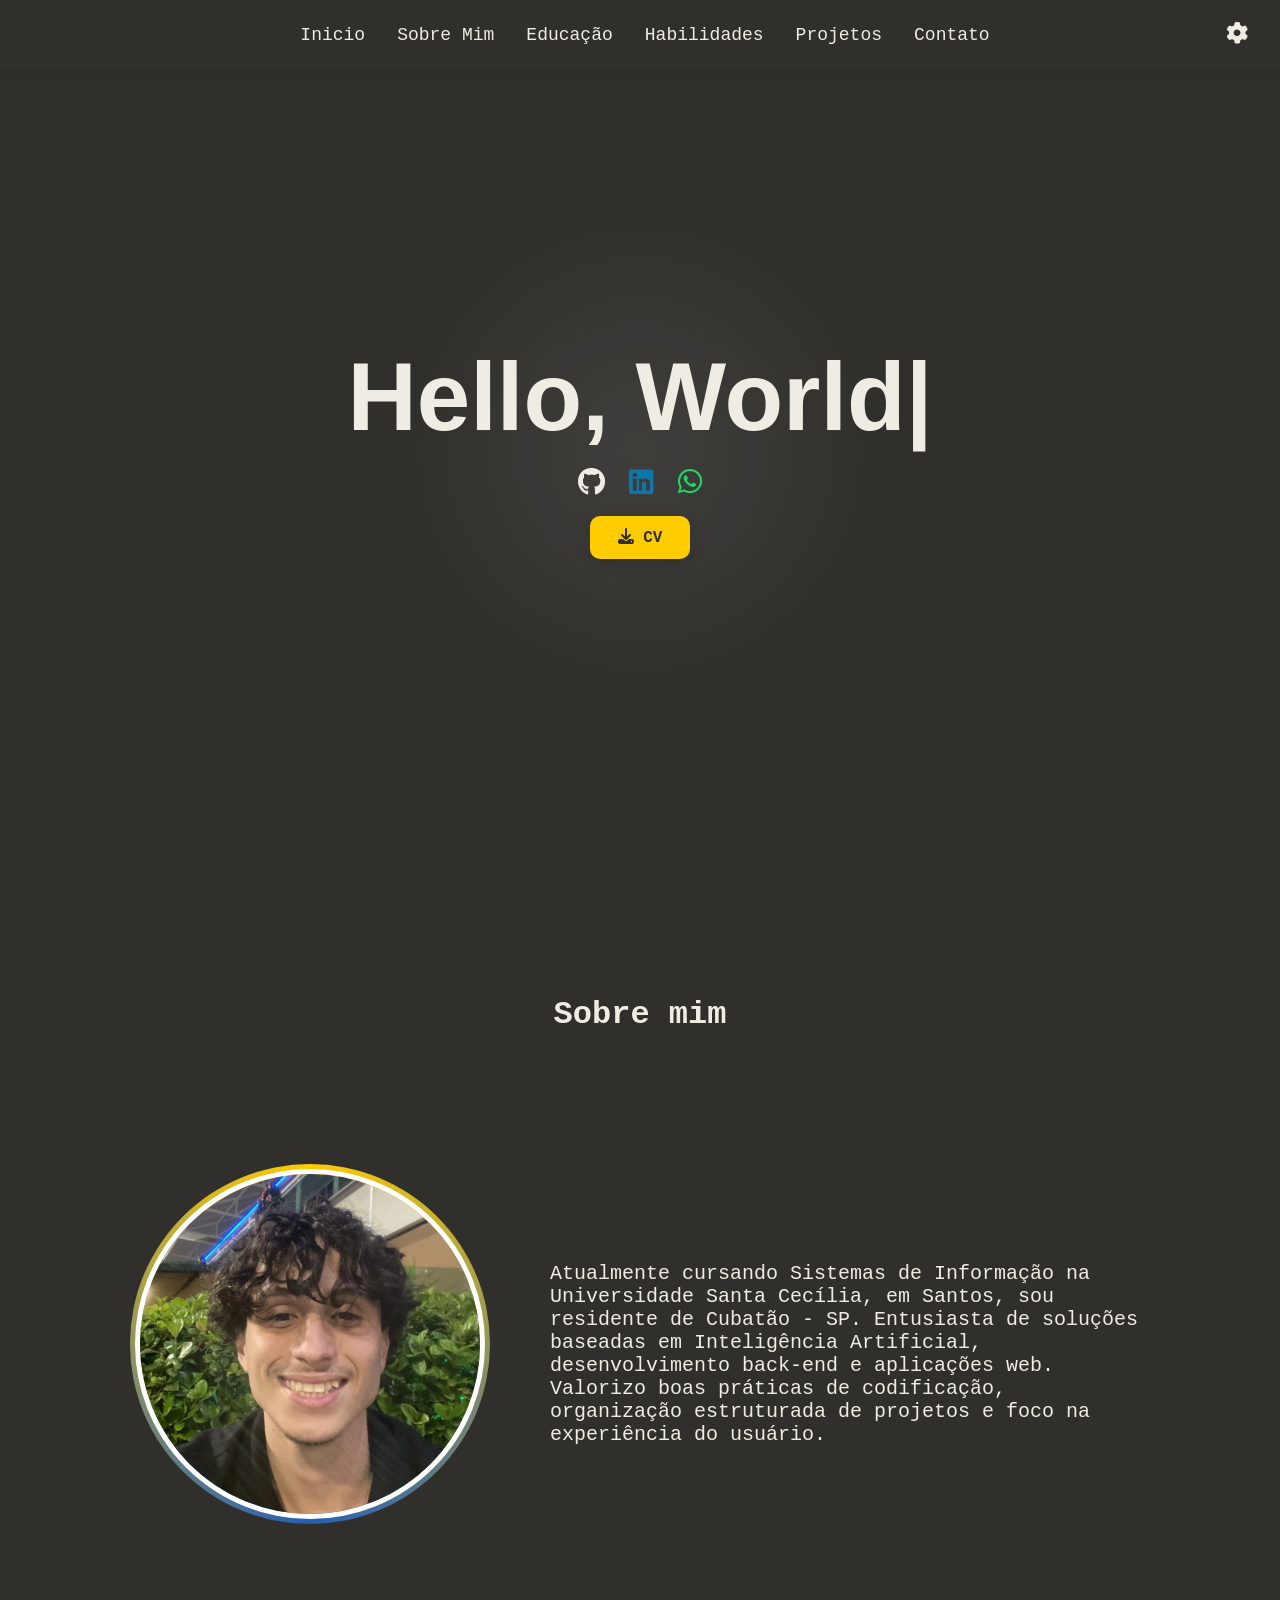
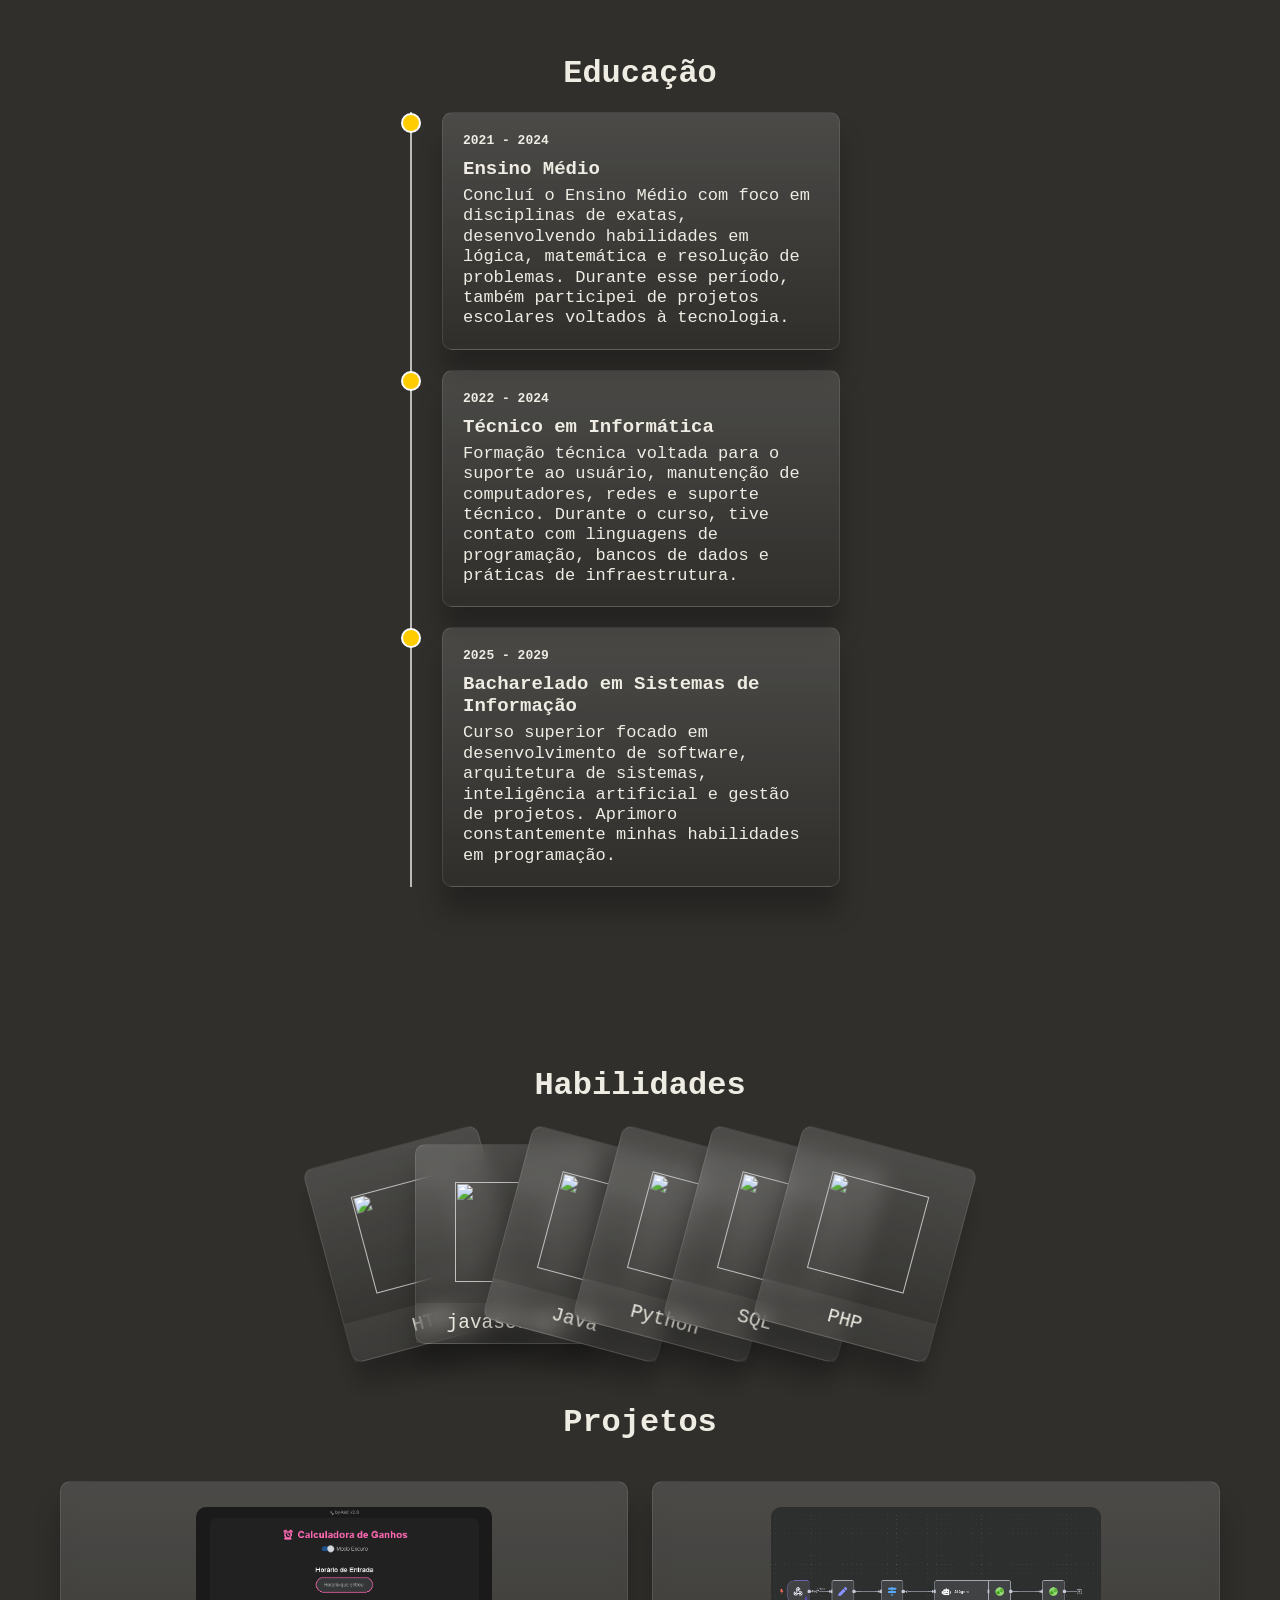
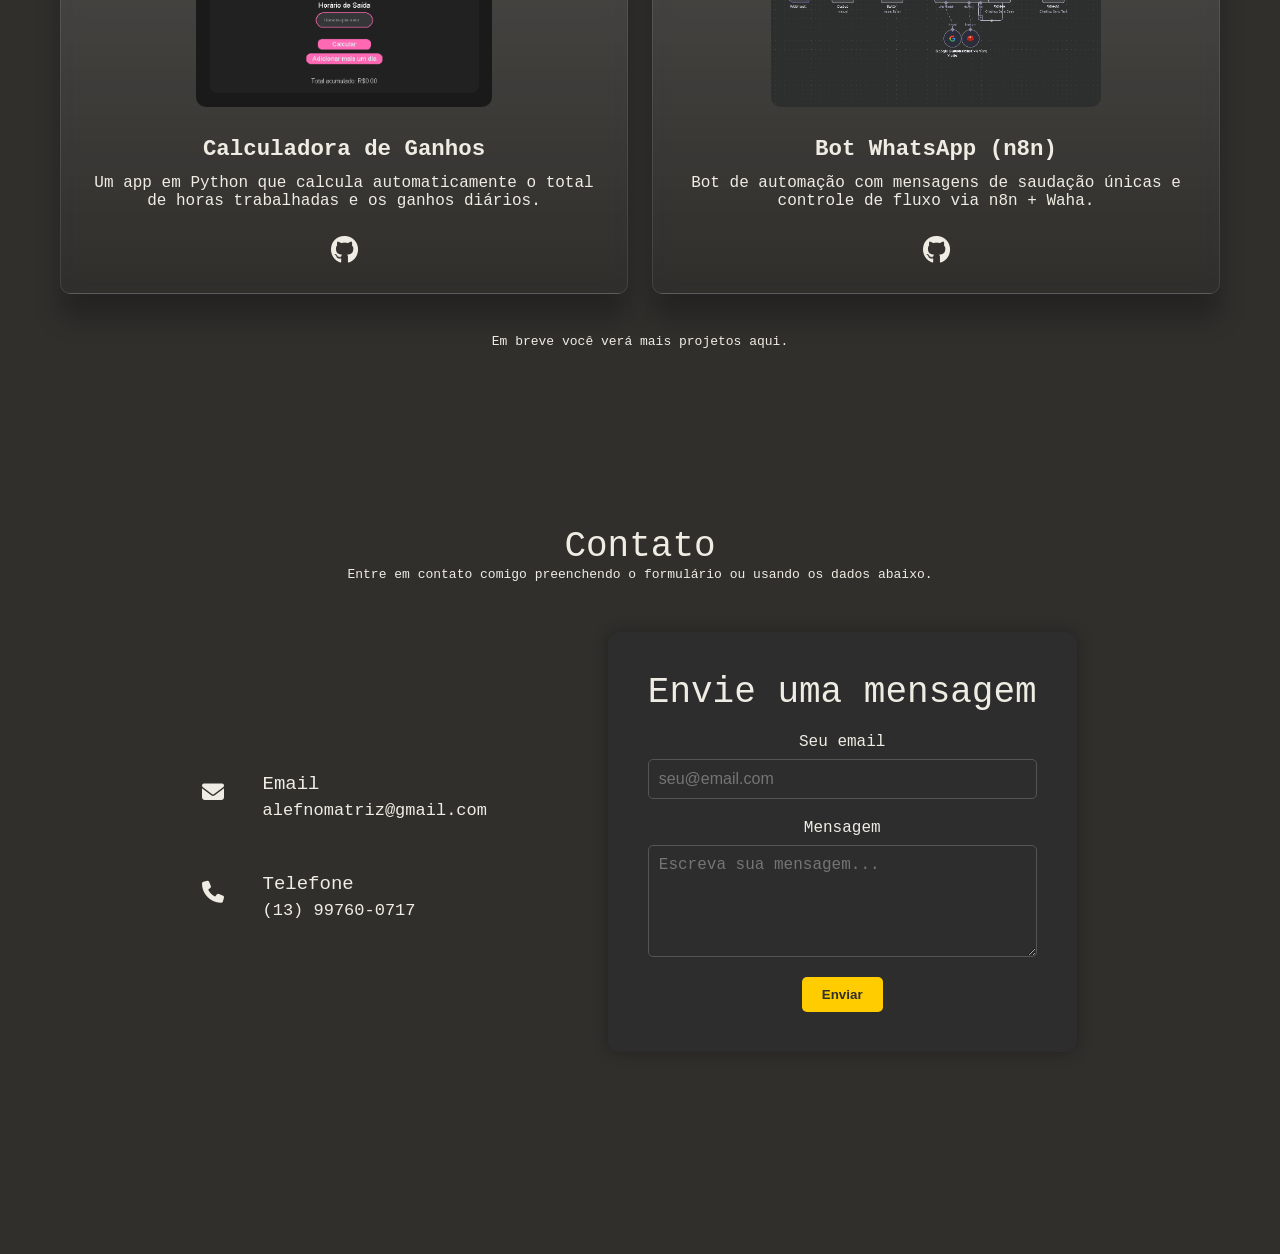
==== commit 5bac713d: "Portfolio 2.1.1" ====
--- a/index.html
+++ b/index.html
@@ -27,6 +27,7 @@
     <ul class="nav-list">
       <li><a href="#home" data-translate-key="homeTitle">Início</a></li>
       <li><a href="#about" data-translate-key="aboutTitle">Sobre mim</a></li>
+      <li><a href="#education" data-translate-key="educationTitle">Educação</a></li>
       <li><a href="#skills" data-translate-key="skillsTitle">Habilidades</a></li>
       <li><a href="#projects" data-translate-key="projectsTitle">Projetos</a></li>
       <li><a href="#contact" data-translate-key="contactTitle">Contato</a></li>
@@ -96,7 +97,7 @@
 
 <!-- Experiencia -->
 
-<section class="col" data-aos="fade-up">
+<section class="col" data-aos="fade-up" id="education">
   <div class="experience">
     <h2 data-aos="fade-left" style="text-align: center; font-size: 2rem; padding-bottom: 20px;" data-translate-key="experience">Educação</h2>
        <div class="contents">
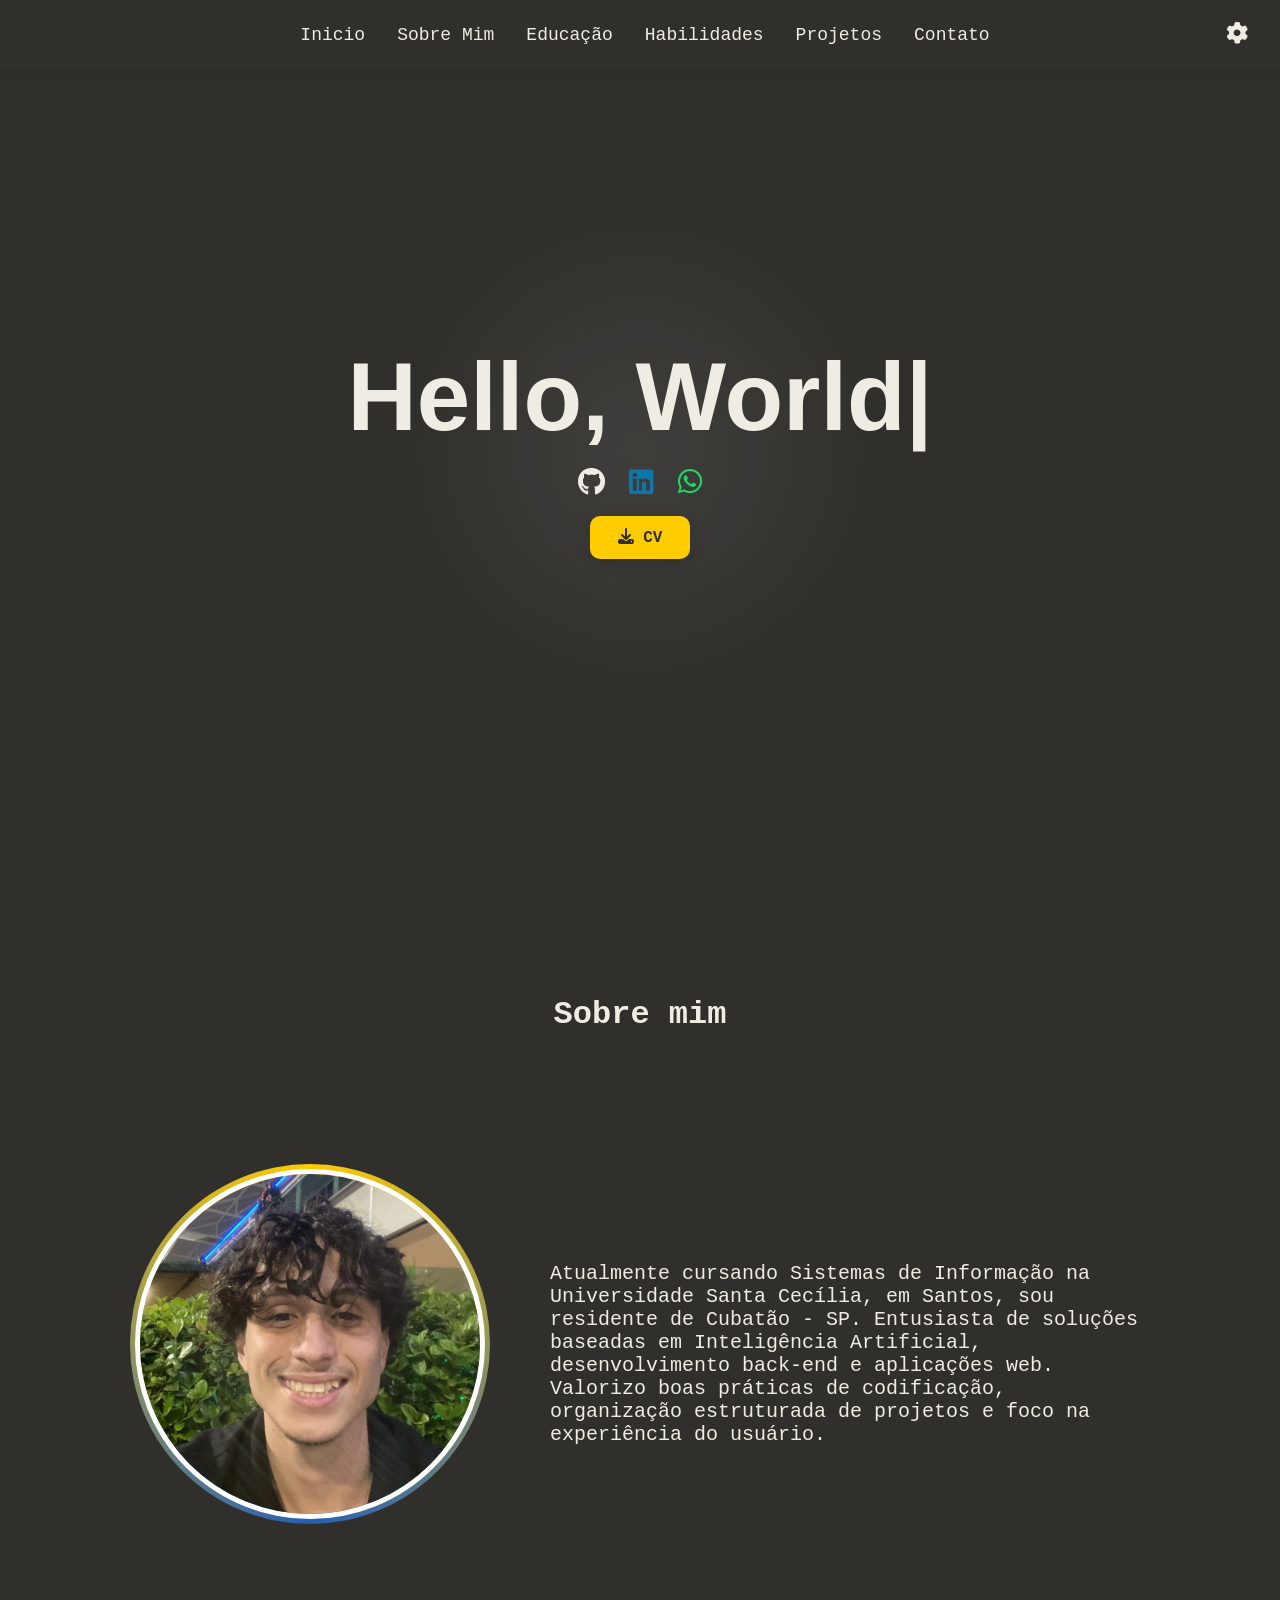
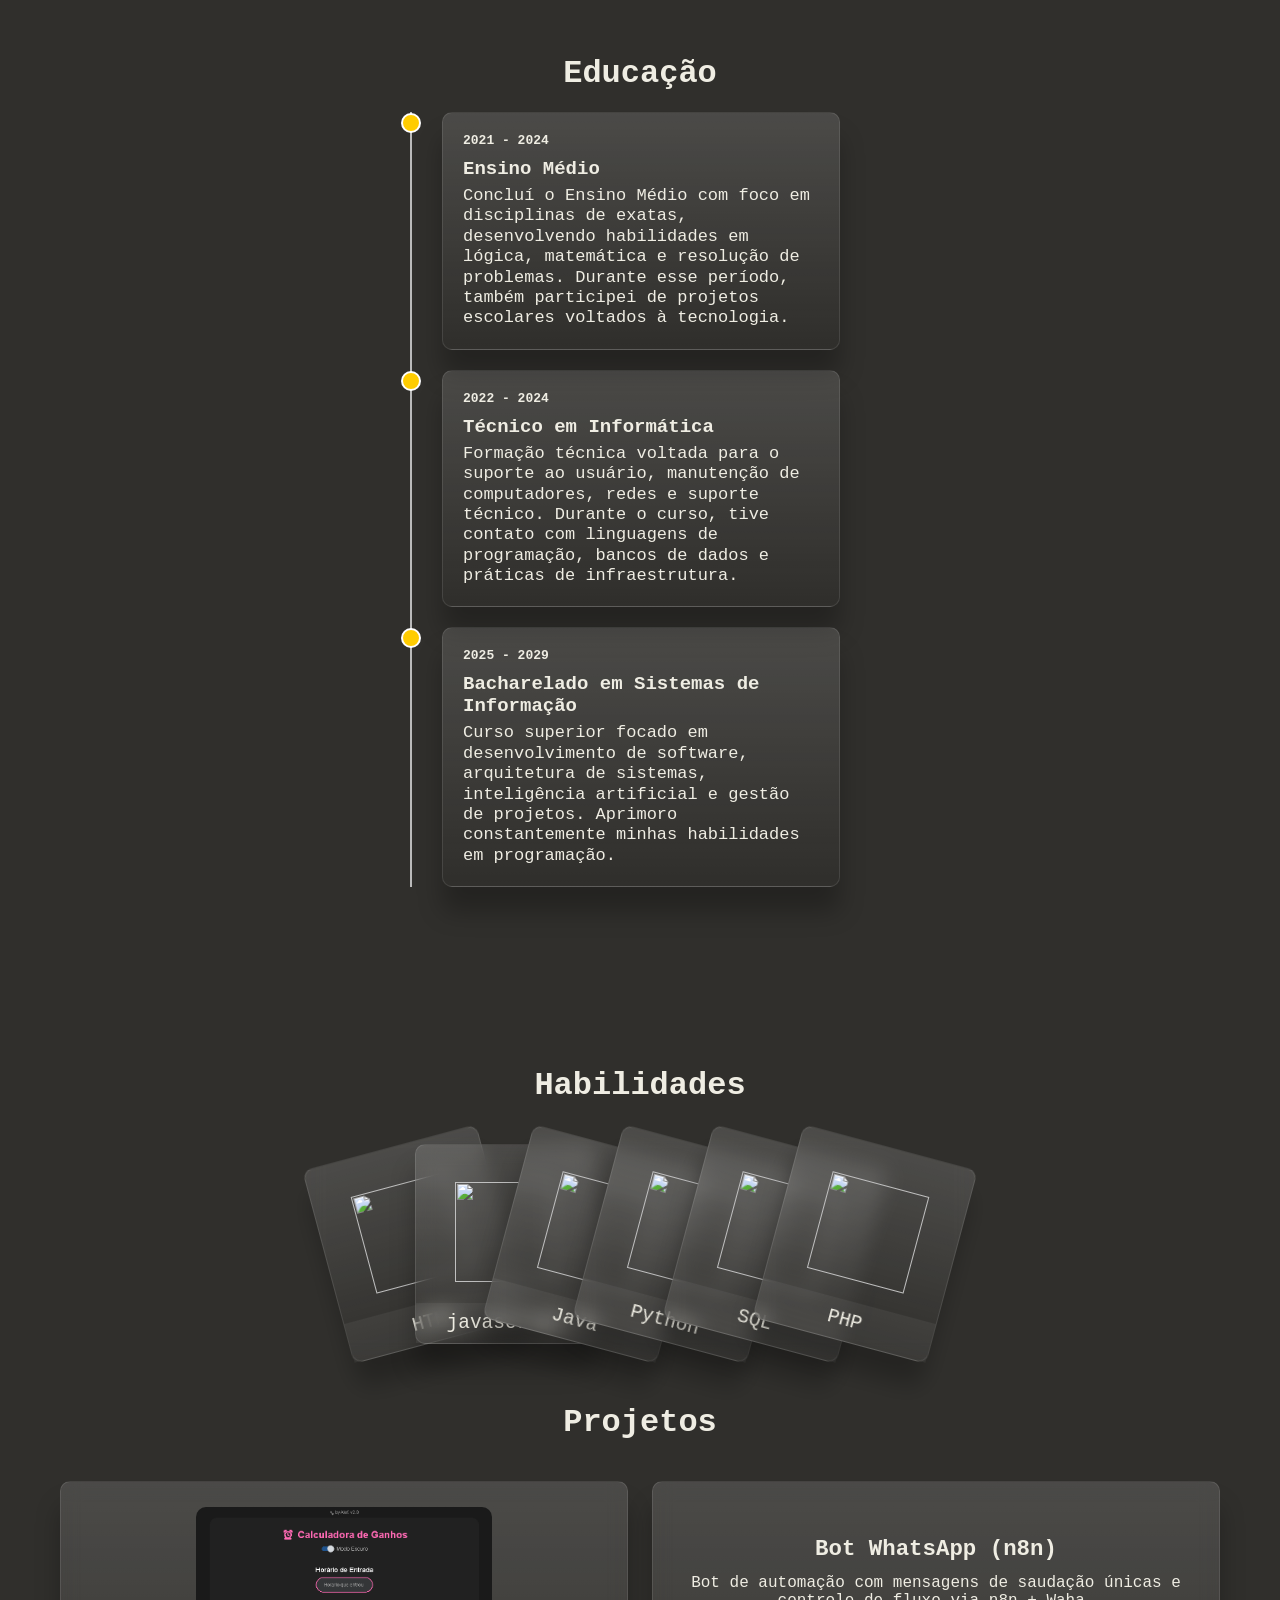
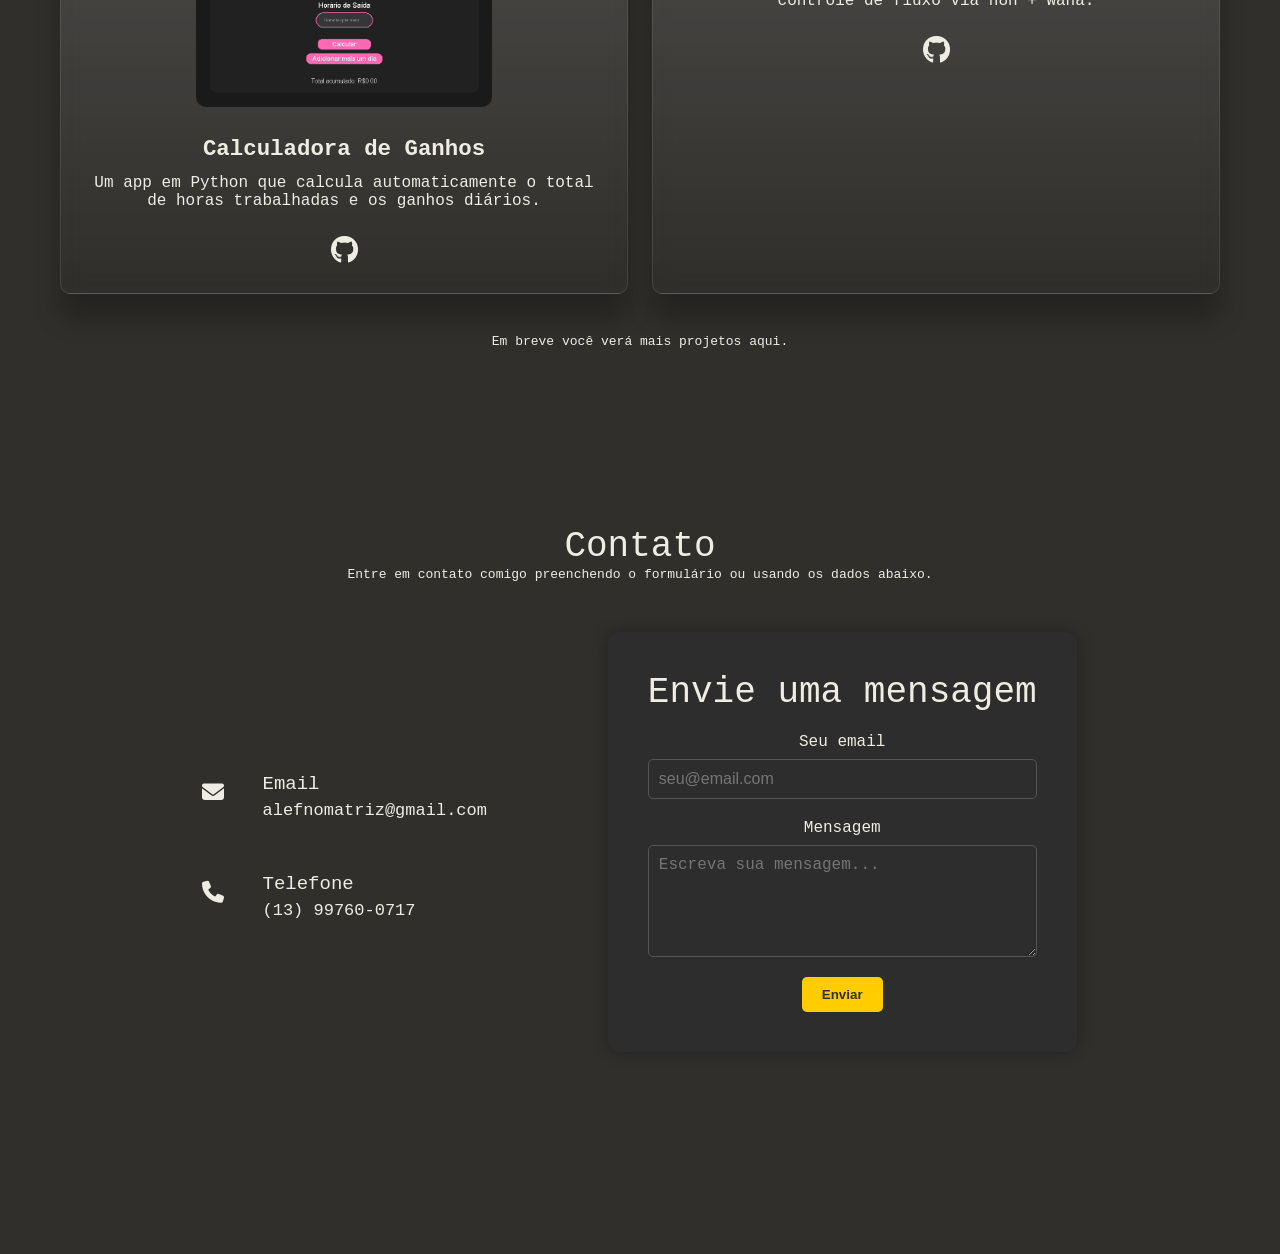
==== commit b5edbf30: "Add Termo Cesari" ====
--- a/index.html
+++ b/index.html
@@ -167,11 +167,11 @@
     </div>
     </div>
     <div class="project-card" data-aos="fade-up" data-aos-delay="100">
-      <img src="src/img/whatsapp-bot.png" alt="" style="height: 200px; margin: 25px 0; border-radius: 10px;">
-      <h3 data-translate-key="botTittle">Bot WhatsApp (n8n)</h3>
-      <p data-translate-key="botDesc">Bot de automação com mensagens de saudação únicas e controle de fluxo via n8n + Waha.</p>
+      <img src="src/img/TermoCesari.png" alt="" style="height: 200px; margin: 25px 0; border-radius: 10px;">
+      <h3 data-translate-key="botTittle">Termo Cesari (Wordle)</h3>
+      <p data-translate-key="botDesc">Termo Cesari é um jogo inspirado no Wordle e Termo, desenvolvido para gamificar situações do dia a dia na empresa Cesari.</p>
       <div class="link-project">
-      <a href="https://github.com/AlefSantosDev" target="_blank" aria-label="GitHub">
+      <a href="https://github.com/AlefSantosDev/Termo-Cesari" target="_blank" aria-label="GitHub">
         <i class="fab fa-github"></i>
       </a>
     </div>
@@ -246,4 +246,4 @@
   </script>
 </body>
 </html>
-</section>+</section>
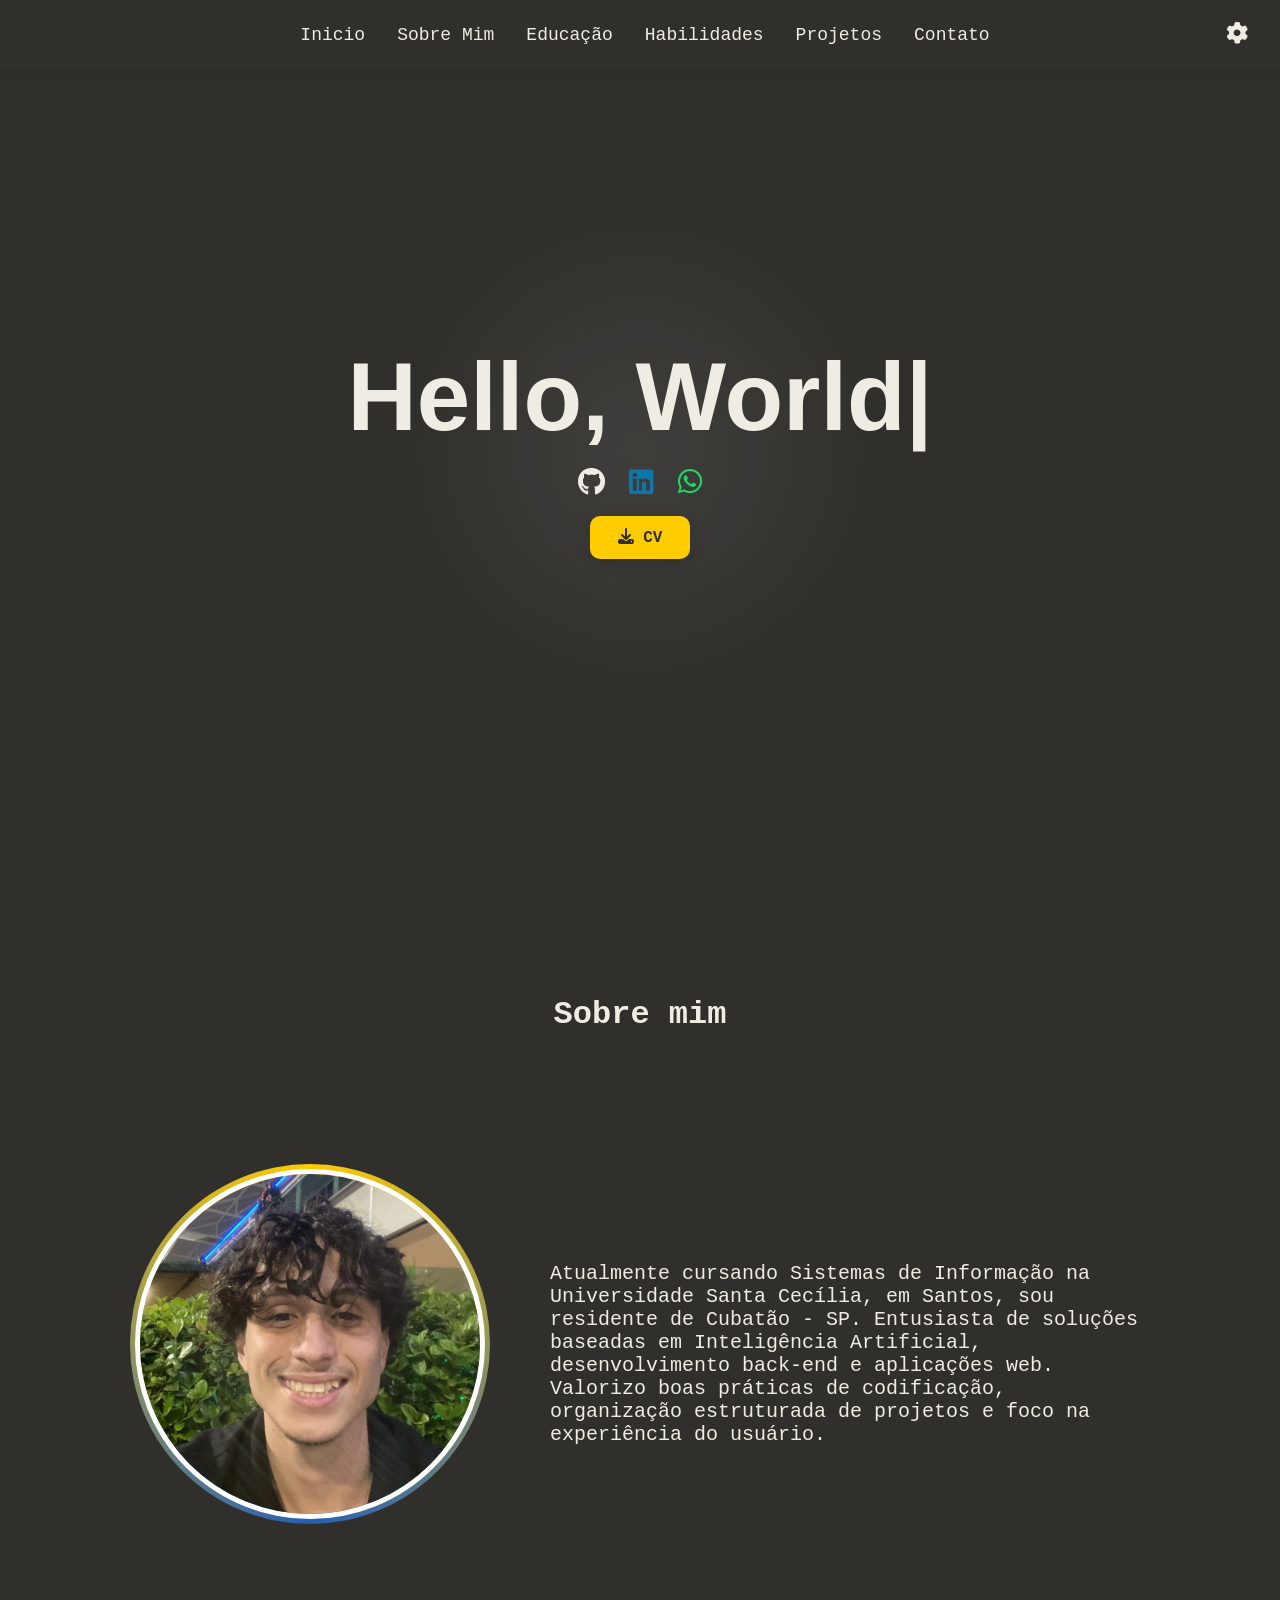
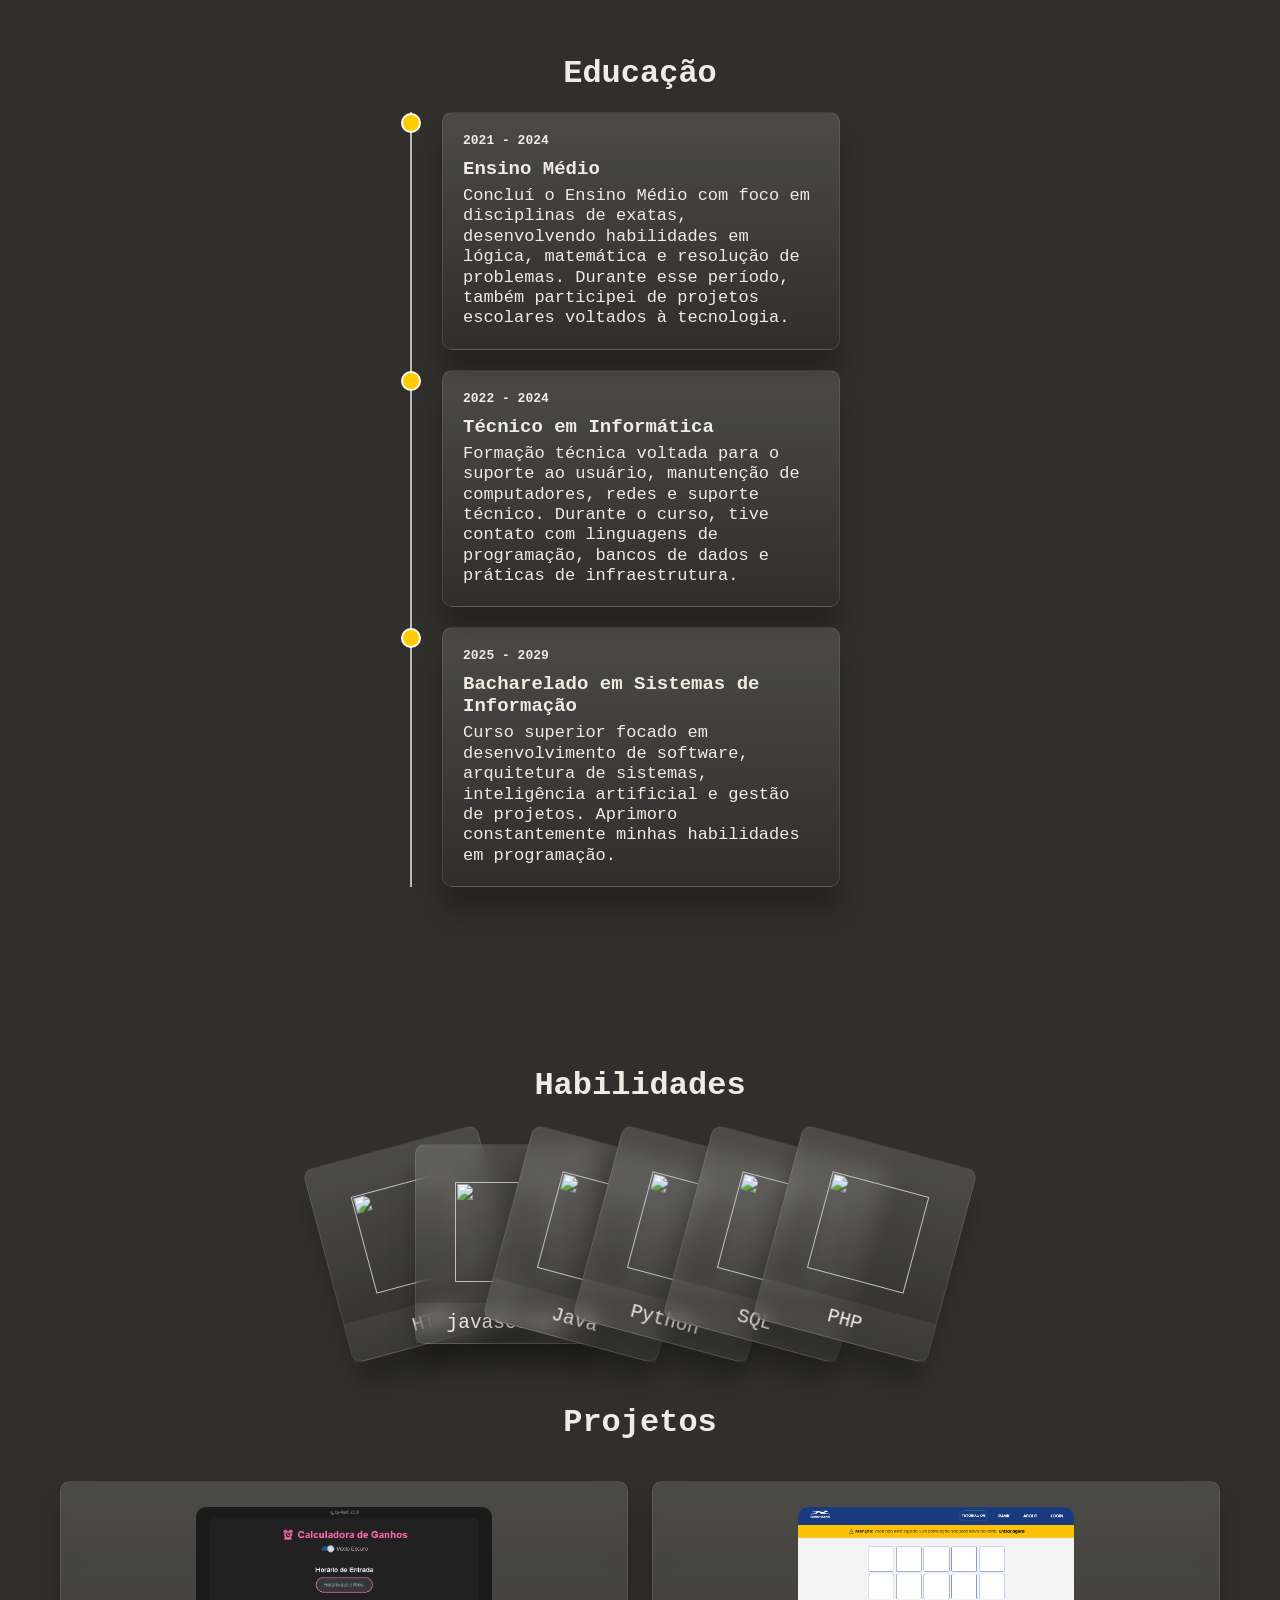
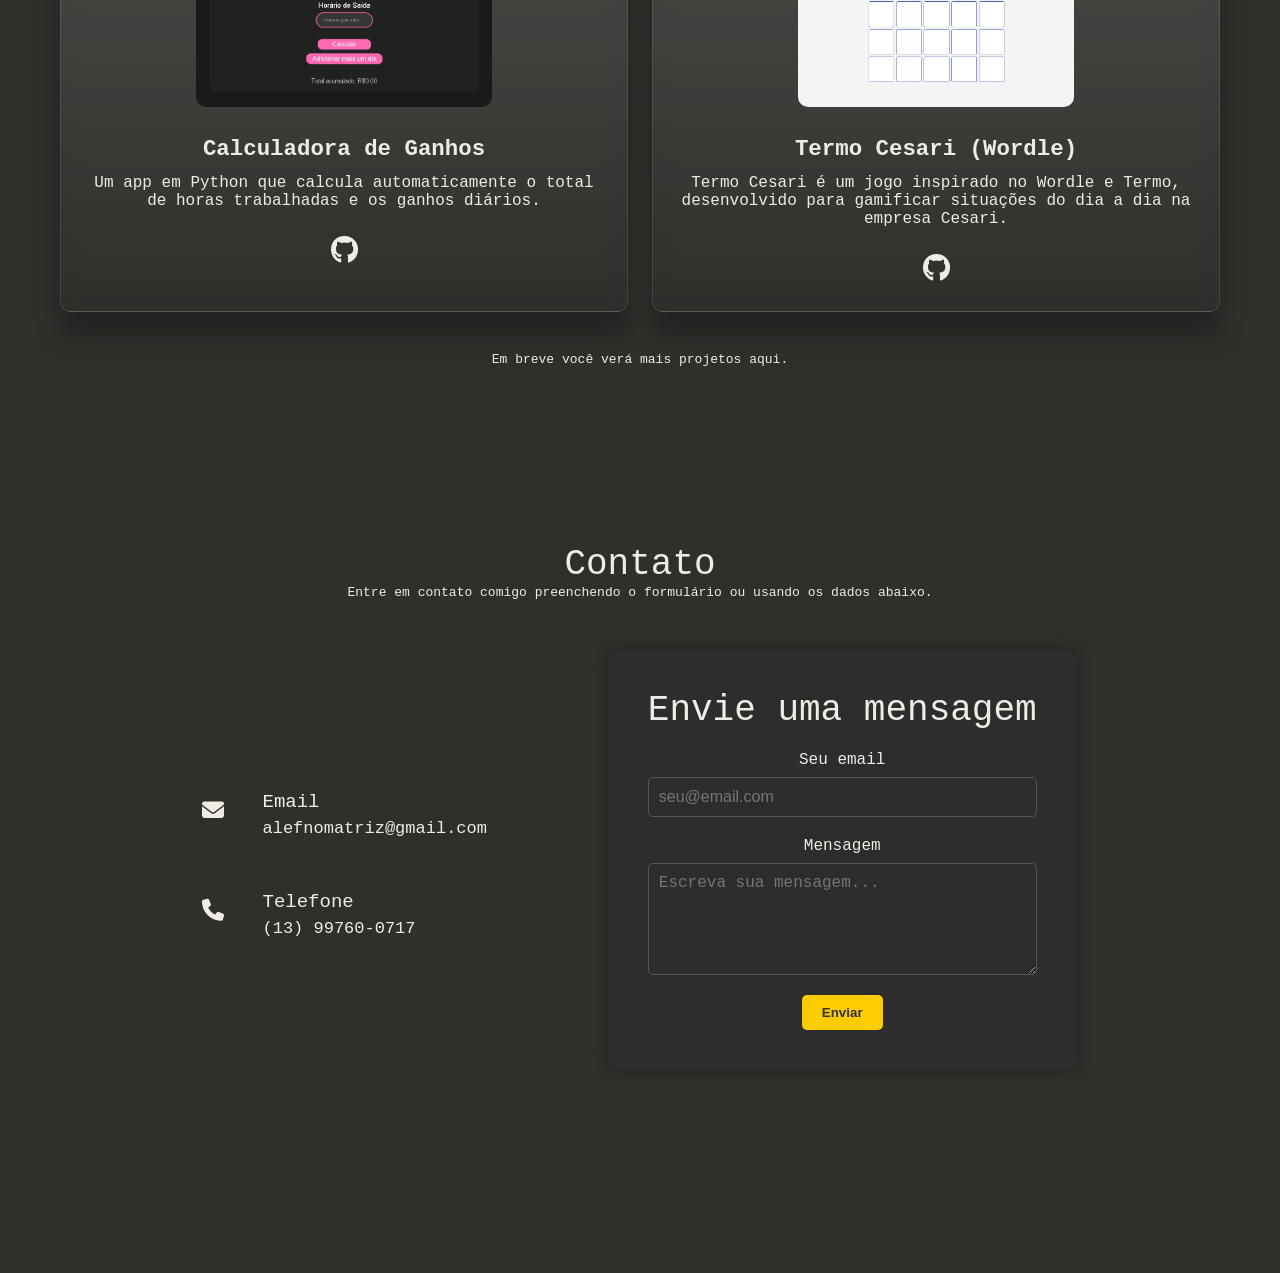
==== commit 1ac4d9ec: "Novo CV" ====
--- a/index.html
+++ b/index.html
@@ -75,7 +75,7 @@
         <i class="fab fa-whatsapp"></i>
       </a>
     </div>
-    <a href="src/CV Alef Santos Dias.pdf" download class="btn-download" data-aos="fade-up"><i class="fa-solid fa-download"></i> CV</a>
+    <a href="src/Cv AlefDias.pdf" download class="btn-download" data-aos="fade-up"><i class="fa-solid fa-download"></i> CV</a>
   </div>
 </section>
 
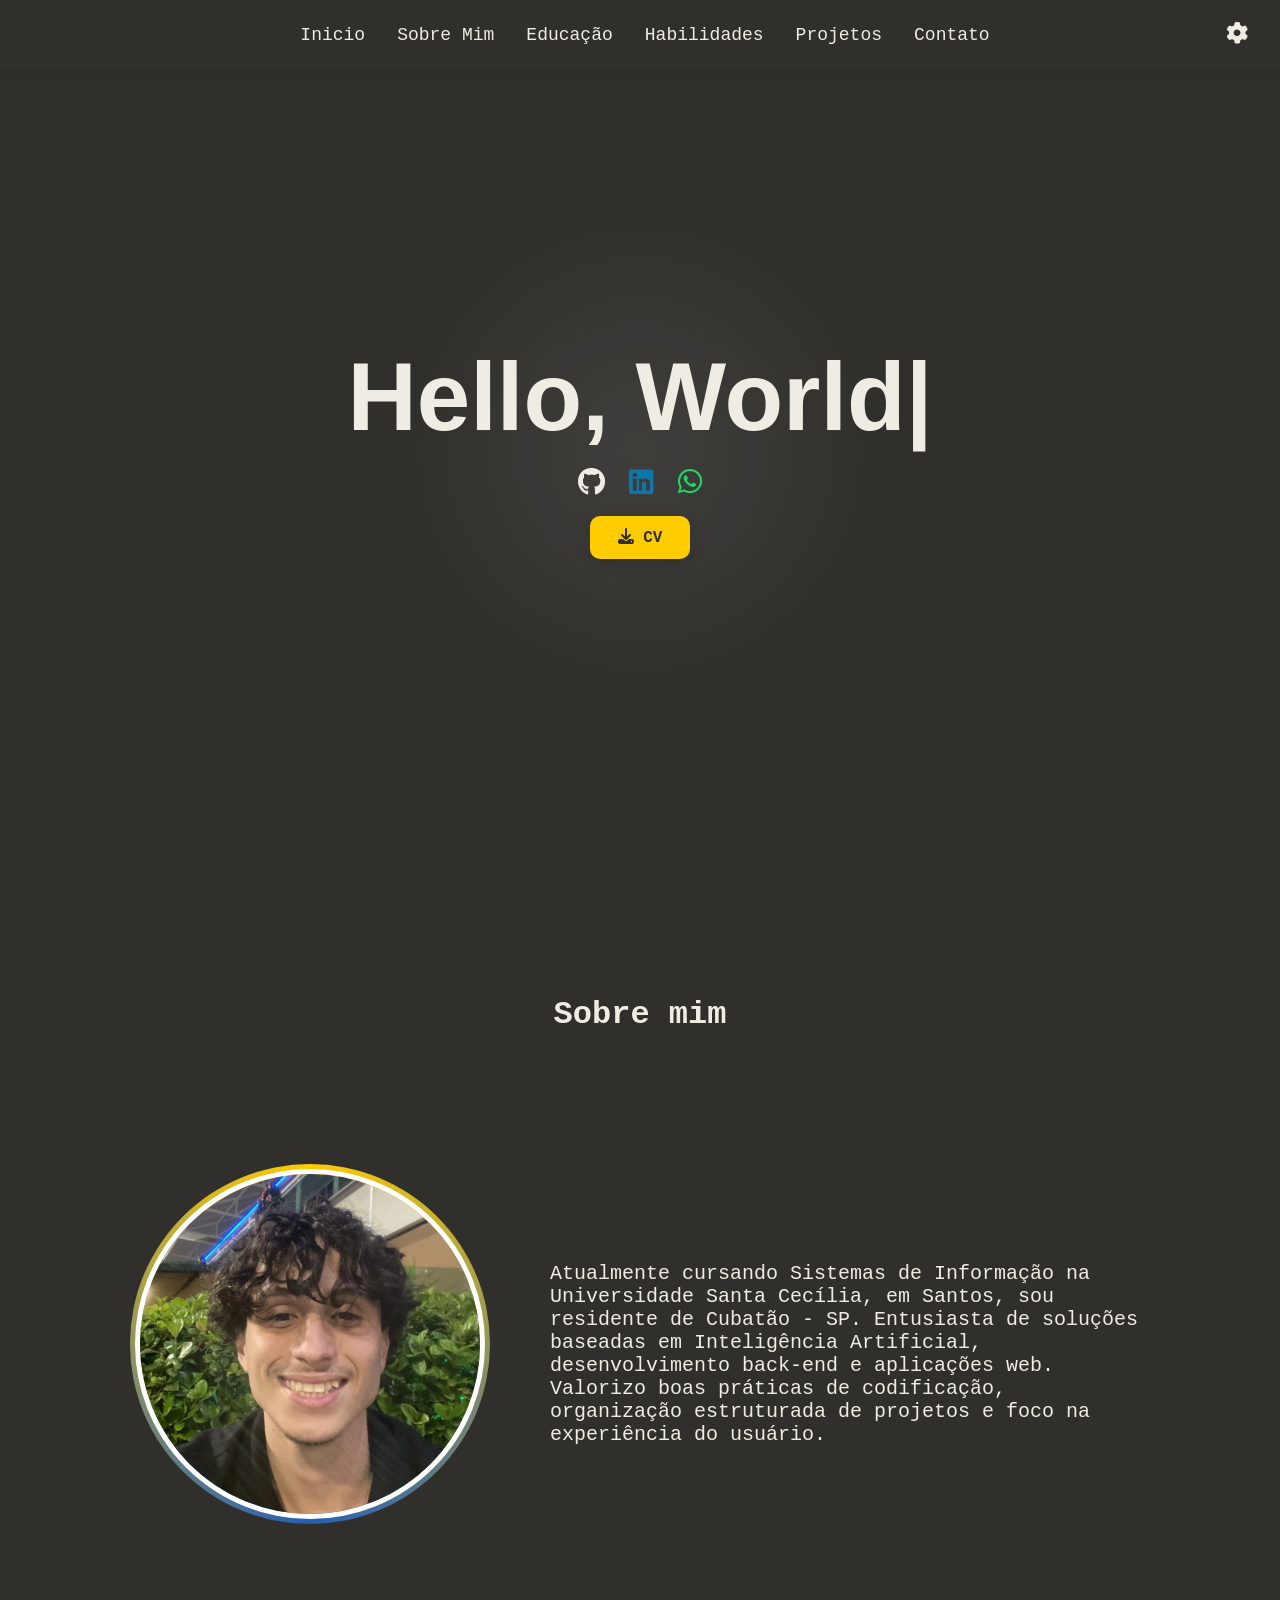
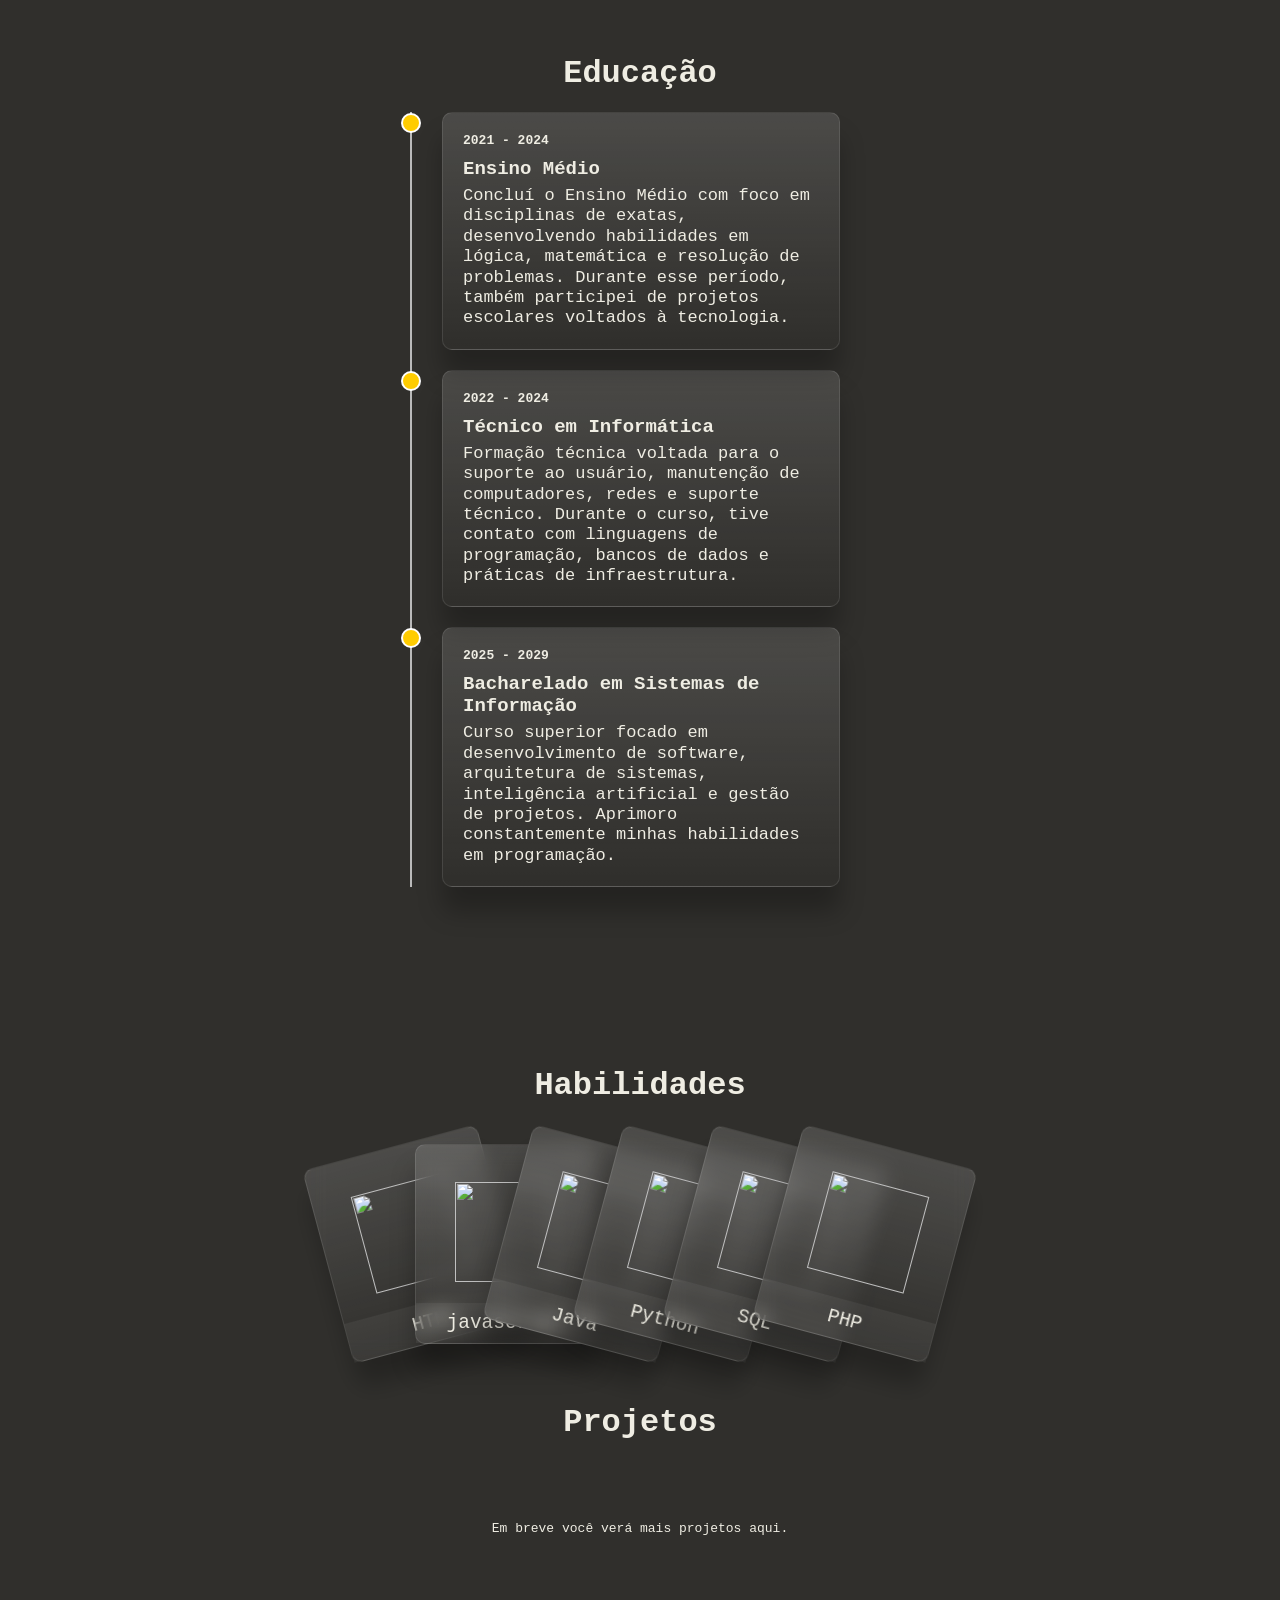
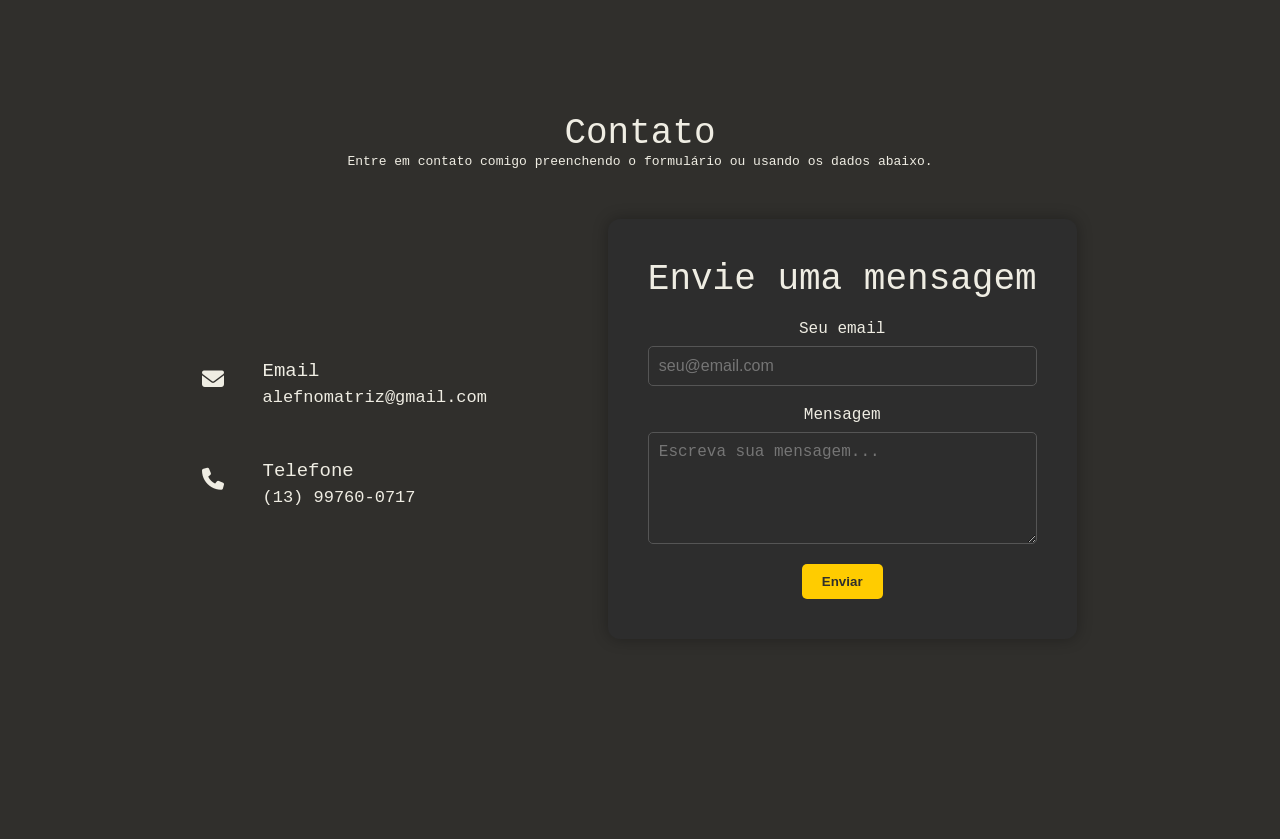
==== commit 96f6cbd1: "autenticacao" ====
--- a/index.html
+++ b/index.html
@@ -55,6 +55,9 @@
       <option value="es">Español</option>
     </select>
   </div>
+<a href="admin.html" class="admin-menu-link">
+    <i class="fa fa-address-card" aria-hidden="true"></i> Admin
+</a>
   </div>
 </nav>
 
@@ -155,27 +158,7 @@
 <section class="projects" id="projects">
   <h2 data-aos="zoom-in" style="text-align: center; font-size: 2rem;" data-translate-key="projects">Projetos</h2>
 
-  <div class="projects-grid">
-    <div class="project-card" data-aos="fade-up">
-      <img src="src/img/Calculator.png" alt="" style="height: 200px; margin: 25px 0; border-radius: 10px;">
-      <h3 data-translate-key="calcTittle">Calculadora de Ganhos</h3>
-      <p data-translate-key="calcDesc">Um app em Python que calcula automaticamente o total de horas trabalhadas e os ganhos diários.</p>
-      <div class="link-project">
-      <a href="https://github.com/AlefSantosDev/Calculadora-de-ganho-em-python" target="_blank" aria-label="GitHub">
-        <i class="fab fa-github"></i>
-      </a>
-    </div>
-    </div>
-    <div class="project-card" data-aos="fade-up" data-aos-delay="100">
-      <img src="src/img/TermoCesari.png" alt="" style="height: 200px; margin: 25px 0; border-radius: 10px;">
-      <h3 data-translate-key="botTittle">Termo Cesari (Wordle)</h3>
-      <p data-translate-key="botDesc">Termo Cesari é um jogo inspirado no Wordle e Termo, desenvolvido para gamificar situações do dia a dia na empresa Cesari.</p>
-      <div class="link-project">
-      <a href="https://github.com/AlefSantosDev/Termo-Cesari" target="_blank" aria-label="GitHub">
-        <i class="fab fa-github"></i>
-      </a>
-    </div>
-    </div> 
+  <div class="projects-grid" id="meus-projetos-dinamicos">
   </div>
   <p data-aos="fade-up" style="text-align: center;" data-translate-key="soonText">Em breve você verá mais projetos aqui.</p>
 </section>
@@ -234,6 +217,8 @@
   </div>
 </section>
 
+
+  <script type="module" src="src/Js/admin.js"></script>
   <script src="src/Js/script.js"></script>
   <script src="src/Js/lang.js"></script>
   <!-- AOS Animation JS -->
--- a/src/css/styles.css
+++ b/src/css/styles.css
@@ -739,6 +739,32 @@
     background-color: #e6b800;
 }
 
+.admin-menu-link {
+    display: block;
+    text-align: center;
+    margin-top: 15px;
+    padding: 8px;
+    background-color: var(--especial-color);
+    color: var(--asphalt);
+    font-weight: bold;
+    border-radius: 6px;
+    font-size: 14px;
+    transition: background-color 0.3s ease;
+}
+
+.admin-menu-link:hover {
+    background-color: #e6b800;
+}
+
+body.dark-mode .admin-menu-link {
+    background-color: var(--sky);
+    color: var(--paper);
+}
+
+body.dark-mode .admin-menu-link:hover {
+    background-color: #174488;
+}
+
 /* --- Nav mobile --- */
 
 .hamburger {
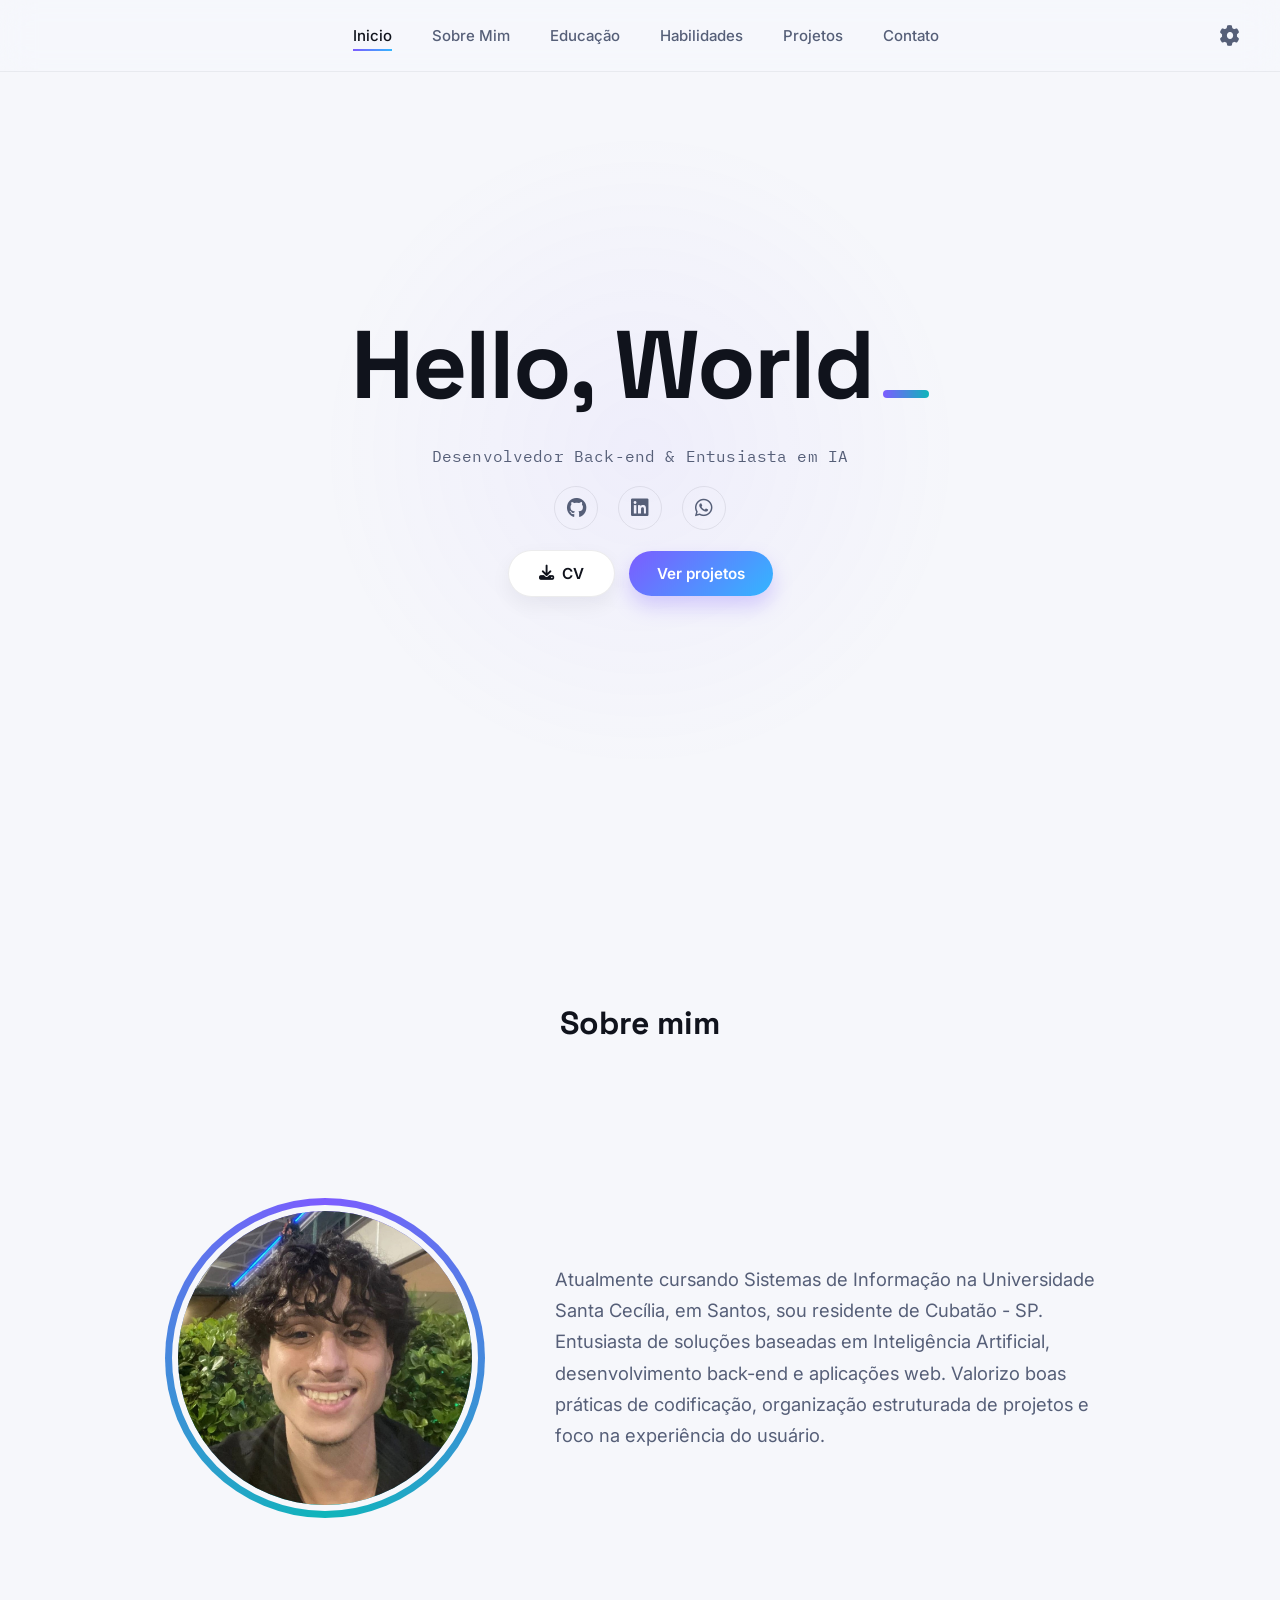
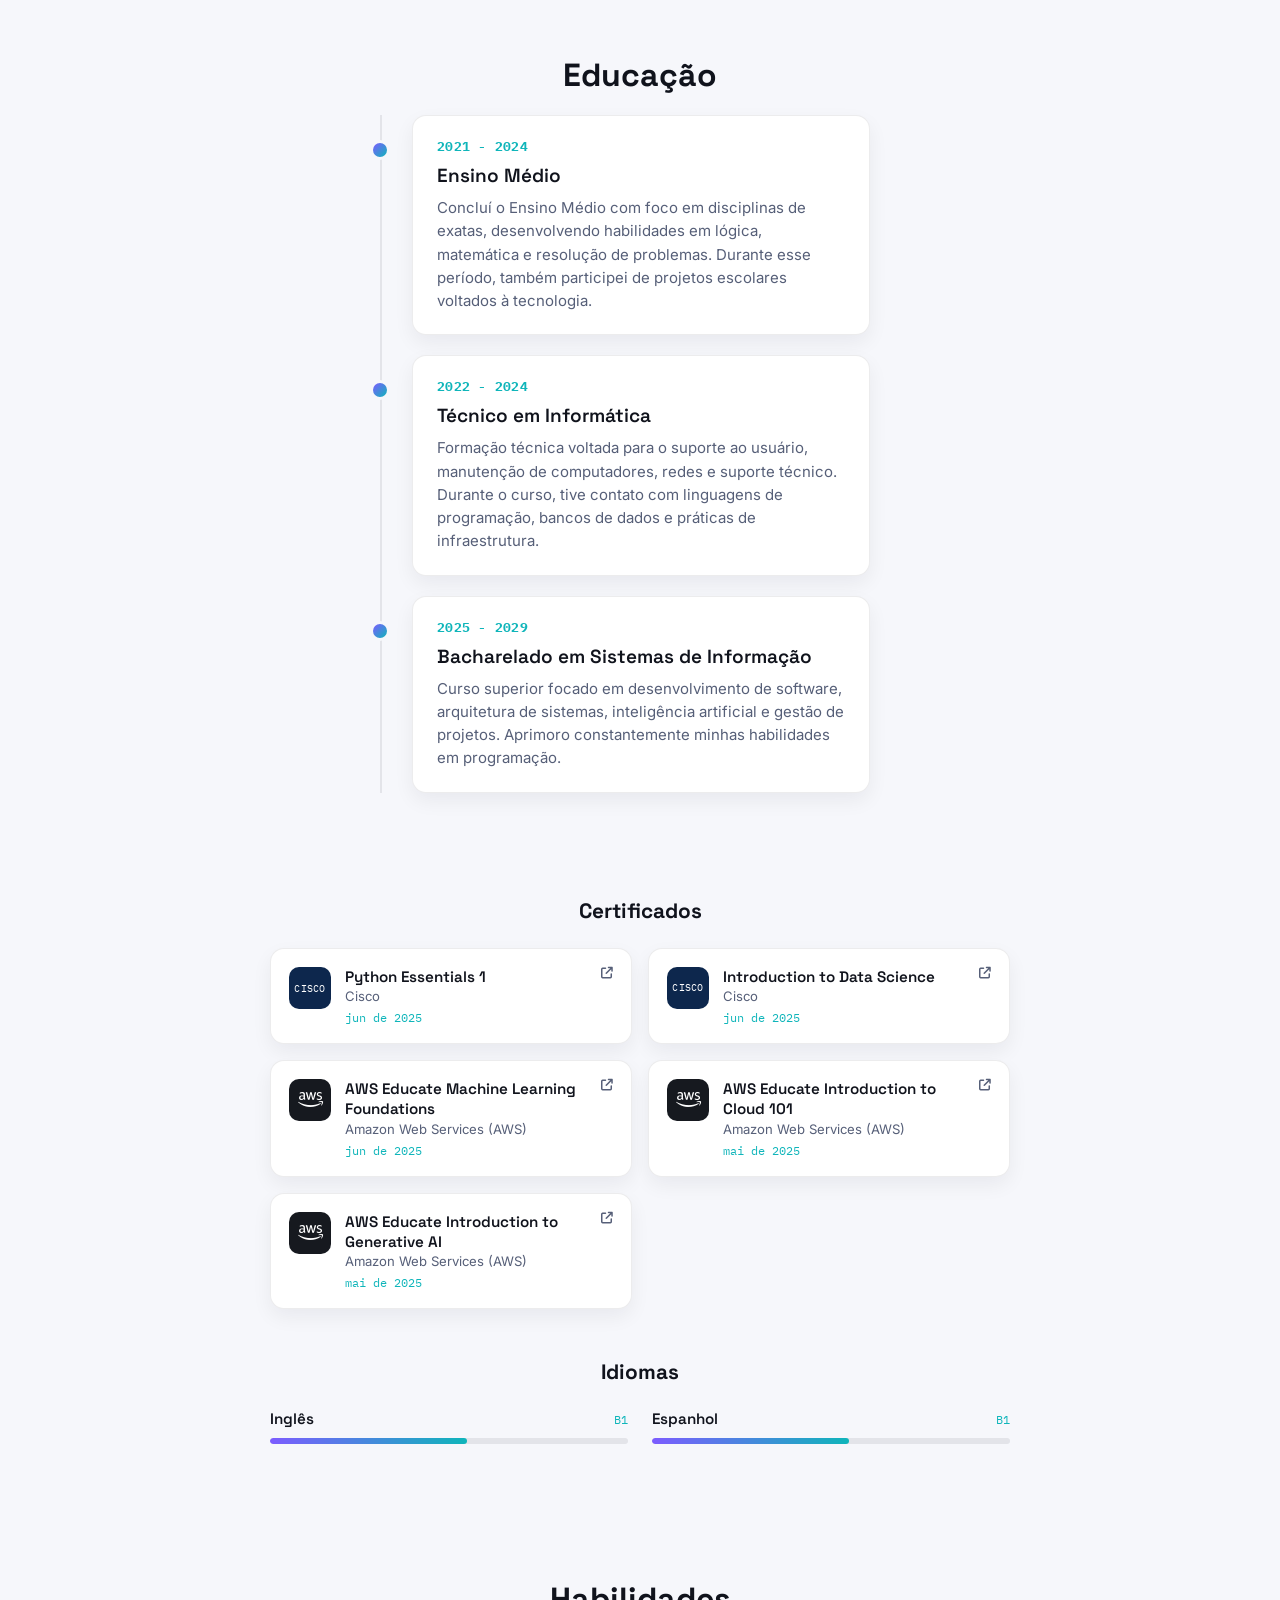
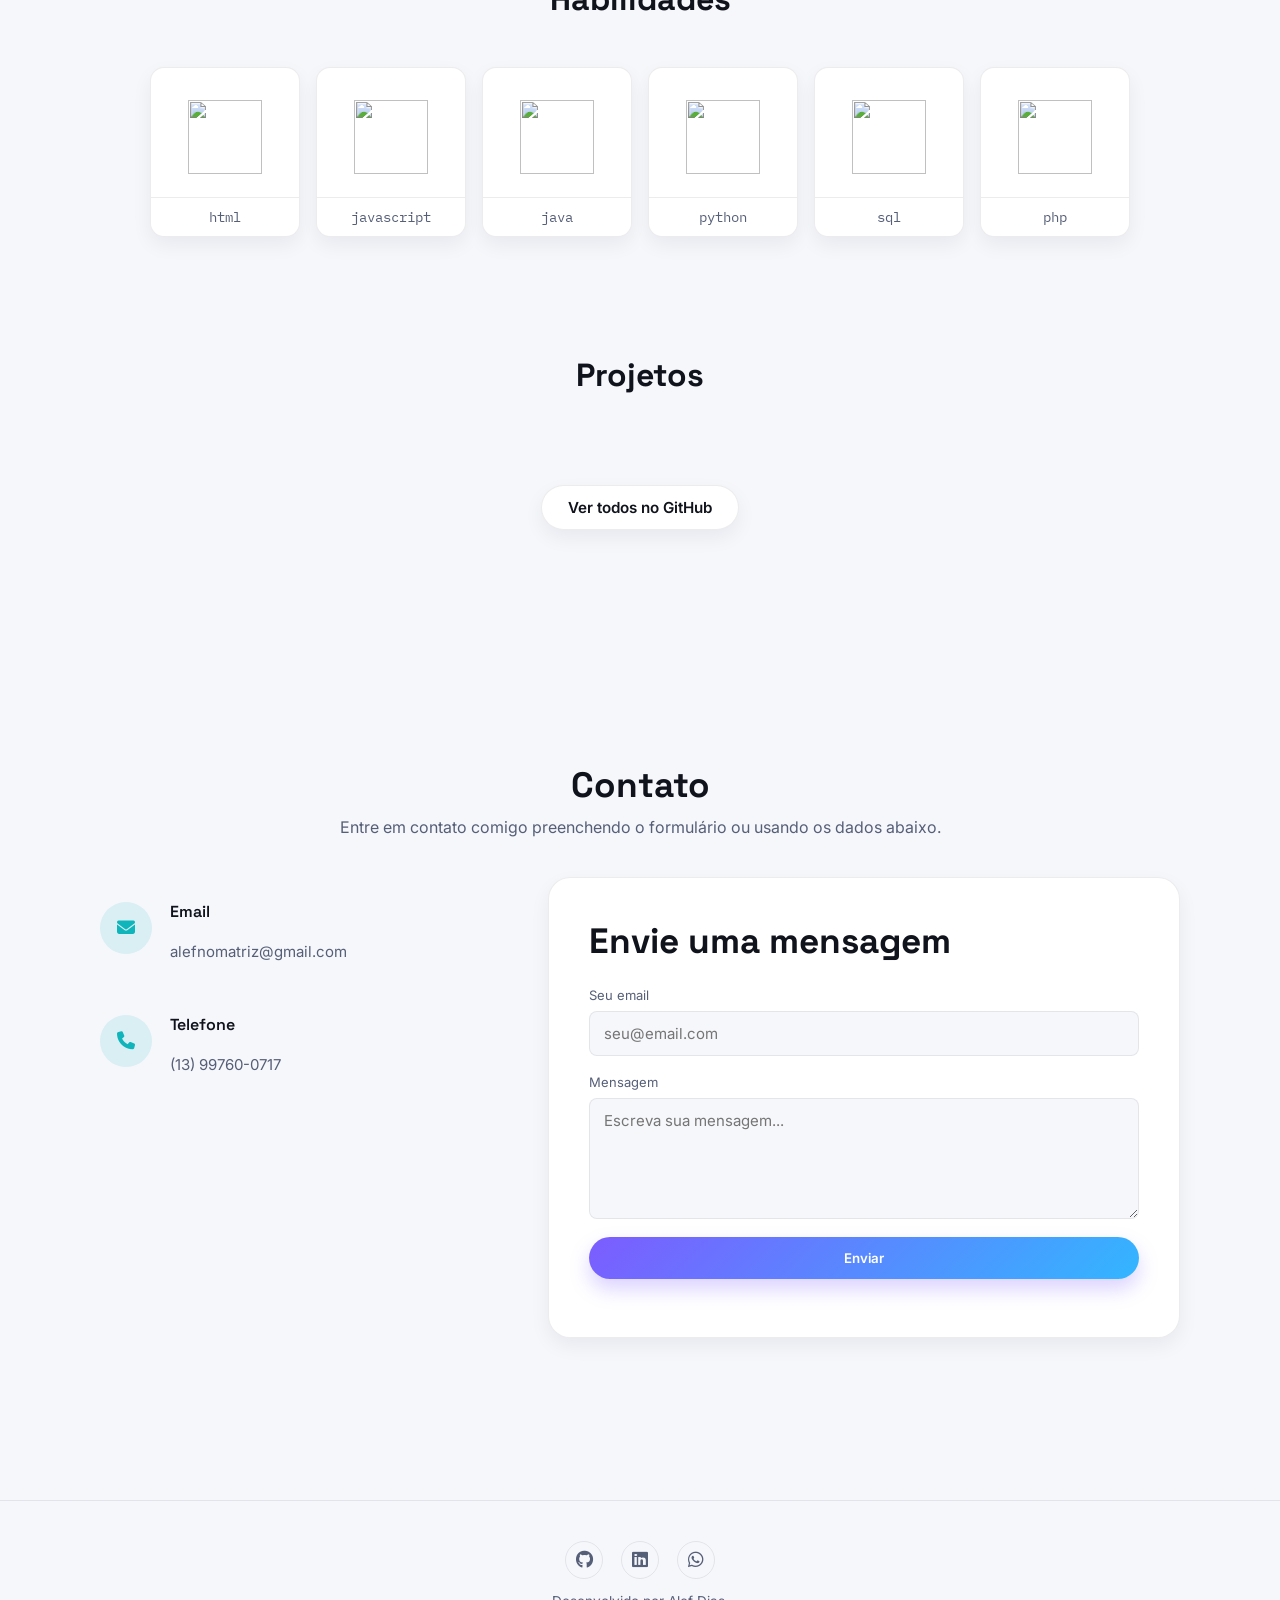
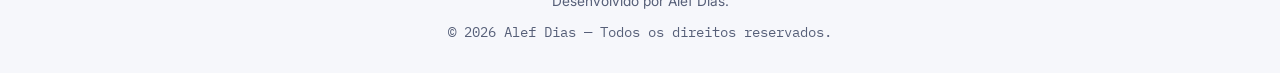
==== commit 01f48cc0: "Design" ====
--- a/index.html
+++ b/index.html
@@ -3,13 +3,30 @@
 <head>
   <meta charset="UTF-8" />
   <meta name="viewport" content="width=device-width, initial-scale=1.0" />
-  <title>Portfólio Alef Dias</title>
+  <title>Alef Dias | Portfólio</title>
+  <meta name="description" content="Portfólio de Alef Dias — desenvolvedor back-end e entusiasta de Inteligência Artificial, estudante de Sistemas de Informação em Santos - SP." />
+  <meta name="theme-color" content="#7c5cff" />
+
+  <!-- Open Graph -->
+  <meta property="og:type" content="website" />
+  <meta property="og:title" content="Alef Dias | Portfólio" />
+  <meta property="og:description" content="Desenvolvedor back-end e entusiasta de Inteligência Artificial. Confira meus projetos, habilidades e formação." />
+  <meta property="og:image" content="src/img/Perfil.jpg" />
+  <meta property="og:locale" content="pt_BR" />
+
+  <!-- Favicon -->
+  <link rel="icon" type="image/svg+xml" href="src/img/favicon.svg" />
+
   <!-- Devicon -->
   <link rel="stylesheet" type='text/css' href="https://cdn.jsdelivr.net/gh/devicons/devicon@latest/devicon.min.css" />
   <!-- Font Awesome -->
   <link rel="stylesheet" href="https://cdnjs.cloudflare.com/ajax/libs/font-awesome/6.7.2/css/all.min.css" integrity="sha512-Evv84Mr4kqVGRNSgIGL/F/aIDqQb7xQ2vcrdIwxfjThSH8CSR7PBEakCr51Ck+w+/U6swU2Im1vVX0SVk9ABhg==" crossorigin="anonymous" referrerpolicy="no-referrer" />
   <!-- AOS Animation CSS -->
   <link href="https://unpkg.com/aos@2.3.1/dist/aos.css" rel="stylesheet" />
+  <!-- Google Fonts -->
+  <link rel="preconnect" href="https://fonts.googleapis.com">
+  <link rel="preconnect" href="https://fonts.gstatic.com" crossorigin>
+  <link href="https://fonts.googleapis.com/css2?family=Inter:wght@400;500;600;700&family=Space+Grotesk:wght@500;600;700&family=IBM+Plex+Mono:wght@400;500&display=swap" rel="stylesheet">
   <link rel="stylesheet" href="src/css/styles.css" />
 </head>
 <body>
@@ -59,6 +76,7 @@
     <i class="fa fa-address-card" aria-hidden="true"></i> Admin
 </a>
   </div>
+  </div>
 </nav>
 
 <!-- Inicio -->
@@ -66,6 +84,7 @@
 <section class="home" id="home">
   <div class="hello" data-aos="fade-up">
     <h1 id="typing">Hello, World</h1>
+    <p class="hero-subtitle" data-translate-key="heroRole">Desenvolvedor Back-end &amp; Entusiasta em IA</p>
 
     <div class="social-icons" data-aos="fade-up">
       <a href="https://github.com/AlefSantosDev" target="_blank" aria-label="GitHub">
@@ -78,7 +97,11 @@
         <i class="fab fa-whatsapp"></i>
       </a>
     </div>
-    <a href="src/Cv AlefDias.pdf" download class="btn-download" data-aos="fade-up"><i class="fa-solid fa-download"></i> CV</a>
+
+    <div class="hero-actions" data-aos="fade-up">
+      <a href="src/Cv AlefDias-2.pdf" download class="btn-download"><i class="fa-solid fa-download"></i> CV</a>
+      <a href="#projects" class="btn-primary" data-translate-key="heroCta"><i class="fa-solid fa-arrow-down"></i> Ver projetos</a>
+    </div>
   </div>
 </section>
 
@@ -122,7 +145,88 @@
         <p data-translate-key="bachelor">Curso superior focado em desenvolvimento de software, arquitetura de sistemas, inteligência artificial e gestão de projetos. Aprimoro constantemente minhas habilidades em programação.</p>
       </div>
     </div>
-  </div>  
+  </div>
+
+  <!-- Certificados -->
+  <div class="certifications" data-aos="fade-up">
+    <h3 class="subsection-title" data-translate-key="certsTitle">Certificados</h3>
+    <div class="certs-grid">
+
+      <a class="cert-card" href="https://www.credly.com/badges/a6f1db0e-27d8-4c22-8551-45d98c0cba8a/linked_in_profile" target="_blank" rel="noopener">
+        <div class="cert-badge badge-cisco">cisco</div>
+        <div class="cert-info">
+          <h4>Python Essentials 1</h4>
+          <span class="cert-issuer">Cisco</span>
+          <span class="cert-date-value">jun de 2025</span>
+        </div>
+        <i class="fa-solid fa-arrow-up-right-from-square cert-link-icon"></i>
+      </a>
+
+      <a class="cert-card" href="https://www.credly.com/badges/7a326e13-3e34-44df-99f0-7cf5578579a2/linked_in_profile" target="_blank" rel="noopener">
+        <div class="cert-badge badge-cisco">cisco</div>
+        <div class="cert-info">
+          <h4>Introduction to Data Science</h4>
+          <span class="cert-issuer">Cisco</span>
+          <span class="cert-date-value">jun de 2025</span>
+        </div>
+        <i class="fa-solid fa-arrow-up-right-from-square cert-link-icon"></i>
+      </a>
+
+      <a class="cert-card" href="https://www.credly.com/badges/202d0b2d-3389-449c-ac89-199ab9e74915/linked_in_profile" target="_blank" rel="noopener">
+        <div class="cert-badge badge-aws"><i class="fa-brands fa-aws"></i></div>
+        <div class="cert-info">
+          <h4>AWS Educate Machine Learning Foundations</h4>
+          <span class="cert-issuer">Amazon Web Services (AWS)</span>
+          <span class="cert-date-value">jun de 2025</span>
+        </div>
+        <i class="fa-solid fa-arrow-up-right-from-square cert-link-icon"></i>
+      </a>
+
+      <a class="cert-card" href="https://www.credly.com/badges/24ed451b-68aa-48f3-a8ae-0d9b7334d44f/linked_in_profile" target="_blank" rel="noopener">
+        <div class="cert-badge badge-aws"><i class="fa-brands fa-aws"></i></div>
+        <div class="cert-info">
+          <h4>AWS Educate Introduction to Cloud 101</h4>
+          <span class="cert-issuer">Amazon Web Services (AWS)</span>
+          <span class="cert-date-value">mai de 2025</span>
+        </div>
+        <i class="fa-solid fa-arrow-up-right-from-square cert-link-icon"></i>
+      </a>
+
+      <a class="cert-card" href="https://www.credly.com/badges/d8f87d4d-6308-405a-a328-5836c77efbb8/linked_in_profile" target="_blank" rel="noopener">
+        <div class="cert-badge badge-aws"><i class="fa-brands fa-aws"></i></div>
+        <div class="cert-info">
+          <h4>AWS Educate Introduction to Generative AI</h4>
+          <span class="cert-issuer">Amazon Web Services (AWS)</span>
+          <span class="cert-date-value">mai de 2025</span>
+        </div>
+        <i class="fa-solid fa-arrow-up-right-from-square cert-link-icon"></i>
+      </a>
+
+    </div>
+  </div>
+
+  <!-- Idiomas -->
+
+  <div class="languages" data-aos="fade-up">
+    <h3 class="subsection-title" data-translate-key="langsTitle">Idiomas</h3>
+    <div class="languages-grid">
+      <div class="language-item">
+        <div class="language-head">
+          <span class="language-name" data-translate-key="langEnglish">Inglês</span>
+          <span class="language-level">B1</span>
+        </div>
+        <div class="language-bar"><span style="width: 55%;"></span></div>
+      </div>
+
+      <div class="language-item">
+        <div class="language-head">
+          <span class="language-name" data-translate-key="langSpanish">Espanhol</span>
+          <span class="language-level">B1</span>
+        </div>
+        <div class="language-bar"><span style="width: 55%;"></span></div>
+      </div>
+    </div>
+  </div>
 </section>
 
   <!-- Habilidades -->
@@ -160,7 +264,11 @@
 
   <div class="projects-grid" id="meus-projetos-dinamicos">
   </div>
-  <p data-aos="fade-up" style="text-align: center;" data-translate-key="soonText">Em breve você verá mais projetos aqui.</p>
+  <div class="projects-footer" data-aos="fade-up">
+    <a href="https://github.com/AlefSantosDev" target="_blank" class="btn-outline" data-translate-key="viewAllProjects">
+      <i class="fab fa-github"></i> Ver todos no GitHub
+    </a>
+  </div>
 </section>
 
   <!-- Contato -->
@@ -189,7 +297,7 @@
         </div>
       </div>
 
-      <!-- Formulário -->
+      <!-- Form -->
 
       <div class="form" data-aos="fade-left">
         <form method="POST" action="https://formsubmit.co/alefnomatriz@gmail.com">
@@ -206,7 +314,8 @@
           </div>
 
           <input type="hidden" name="_captcha" value="false">
-          <input type="hidden" name="_next" value="https://alefsantosdev.github.io/Portfolio/"
+          <input type="hidden" name="_next" value="https://alefsantosdev.github.io/Portfolio/">
+          <input type="text" name="_honey" style="display:none" tabindex="-1" autocomplete="off">
 
           <div class="input">
             <button type="submit" data-translate-key="send">Enviar</button>
@@ -217,8 +326,28 @@
   </div>
 </section>
 
-
-  <script type="module" src="src/Js/admin.js"></script>
+  <!-- Footer -->
+
+<footer class="site-footer">
+  <div class="footer-social">
+    <a href="https://github.com/AlefSantosDev" target="_blank" aria-label="GitHub"><i class="fab fa-github"></i></a>
+    <a href="https://www.linkedin.com/in/alef-santos-dias-51410128a/" target="_blank" aria-label="LinkedIn"><i class="fab fa-linkedin"></i></a>
+    <a href="https://wa.me/5513997600717" target="_blank" aria-label="WhatsApp"><i class="fab fa-whatsapp"></i></a>
+  </div>
+  <p data-translate-key="footerTagline">Desenvolvido por Alef Dias.</p>
+  <p class="footer-rights">© <span id="footerYear"></span> Alef Dias — <span data-translate-key="footerRights">Todos os direitos reservados.</span></p>
+</footer>
+
+<button id="backToTop" class="back-to-top" aria-label="Voltar ao topo">
+  <i class="fa-solid fa-arrow-up"></i>
+</button>
+
+<div class="lightbox" id="lightbox">
+  <button class="lightbox-close" id="lightboxClose" aria-label="Fechar visualização"><i class="fa-solid fa-xmark"></i></button>
+  <img src="" alt="" id="lightboxImg">
+</div>
+
+  <script type="module" src="src/Js/projects.js"></script>
   <script src="src/Js/script.js"></script>
   <script src="src/Js/lang.js"></script>
   <!-- AOS Animation JS -->
@@ -230,5 +359,4 @@
     });
   </script>
 </body>
-</html>
-</section>
+</html>
--- a/src/css/styles.css
+++ b/src/css/styles.css
@@ -1,895 +1,1420 @@
-/* Formatacao geral e Reset */
+/* =========================================================
+   Padrao
+   ========================================================= */
 
 :root {
-  --asphalt: #302f2c;
-  --paper: #efede3;
-  --nav: #2d2d2d;
-  --sky: #275fb3;
-  --especial-color: #ffcc00;
-}
+  --bg: #f6f7fb;
+  --bg-elevated: #ffffff;
+  --surface: #ffffff;
+  --surface-border: rgba(16, 19, 33, 0.08);
+  --text: #10131c;
+  --text-muted: #565f78;
+  --accent: #0fb5ba;
+  --accent-soft: rgba(15, 181, 186, 0.12);
+  --grad-start: #7c5cff;
+  --grad-end: #33b6ff;
+  --shadow-sm: 0 8px 20px rgba(16, 19, 33, 0.06);
+  --shadow-lg: 0 24px 48px rgba(16, 19, 33, 0.08);
+  --radius-sm: 8px;
+  --radius-md: 14px;
+  --radius-lg: 22px;
+
+  --font-display: "Space Grotesk", "Inter", sans-serif;
+  --font-body: "Inter", sans-serif;
+  --font-mono: "IBM Plex Mono", "Courier New", monospace;
+}
+
+body.dark-mode {
+  --bg: #0a0d16;
+  --bg-elevated: #10141f;
+  --surface: #ffffff;
+  --surface-border: rgba(255, 255, 255, 0.08);
+  --text: #f3f5fa;
+  --text-muted: #9aa2ba;
+  --shadow-sm: 0 8px 20px rgba(0, 0, 0, 0.35);
+  --shadow-lg: 0 24px 48px rgba(0, 0, 0, 0.45);
+}
+
+/* =========================================================
+   Reset
+   ========================================================= */
 
 * {
-    margin: 0;
-    padding: 0;
-    box-sizing: border-box;
+  margin: 0;
+  padding: 0;
+  box-sizing: border-box;
 }
 
 html, body {
-    max-width: 100%;
-    overflow-x: hidden;
+  max-width: 100%;
+  overflow-x: hidden;
 }
 
 html {
-    scroll-behavior: smooth;
+  scroll-behavior: smooth;
 }
 
 body {
-    background-color: var(--asphalt);
-    font-family: monospace;
-    color: var(--paper);
-    }
-
-/*efeito de luz */
+  background-color: var(--bg);
+  color: var(--text);
+  font-family: var(--font-body);
+  transition: background-color 0.35s ease, color 0.35s ease;
+}
+
+a {
+  text-decoration: none;
+  color: var(--text);
+}
+
+/* Ambient spotlight (light mode only, subtle) */
 
 .spotlight-background {
-    position: fixed;
-    top: 0;
-    left: 0;
-    width: 100%;
-    height: 100%;
-    pointer-events: none;
-    z-index: -1;
-    background: radial-gradient(
+  position: fixed;
+  top: 0;
+  left: 0;
+  width: 100%;
+  height: 100%;
+  pointer-events: none;
+  z-index: -1;
+  background: radial-gradient(
     circle at var(--x, 50%) var(--y, 50%),
-    rgba(255, 255, 255, 0.08),
-    transparent 250px
+    rgba(124, 92, 255, 0.06),
+    transparent 320px
   );
-    transition: background-position 0.1s;
-}
-
-body.dark-mode {
-    background-color: var(--paper);
-    color: var(--asphalt);
-}
-
-body.dark-mode .btn-download {
-  background-color: var(--sky);
-  color: var(--paper);
-}
-
-body.dark-mode .btn-download:hover {
-  background-color: #174488;
-}
-
-
-body.dark-mode .skill-item,
-body.dark-mode .project-card {
-    border: 1px solid rgba(0, 0, 0, 0.05);
-}
-
-body.dark-mode .skill-item::before {
-    background: rgba(53, 52, 52, 0.03);
-    color: var(--asphalt);
-}
-
-body.dark-mode .project-card p,
-body.dark-mode .project-card h3 {
-    color: var(--asphalt);
+  transition: background-position 0.1s;
+}
+
+/* =========================================================
+   Navbar
+   ========================================================= */
+
+.navbar {
+  position: fixed;
+  top: 0;
+  left: 0;
+  width: 100%;
+  height: 72px;
+  background-color: rgba(246, 247, 251, 0.55);
+  backdrop-filter: blur(16px) saturate(160%);
+  -webkit-backdrop-filter: blur(16px) saturate(160%);
+  border-bottom: 1px solid rgba(16, 19, 33, 0.06);
+  z-index: 1000;
+  display: flex;
+  justify-content: space-between;
+  align-items: center;
+  padding: 0 40px;
+  transition: background-color 0.35s ease, border-color 0.35s ease;
 }
 
 body.dark-mode .navbar {
-    background-color: var(--paper);
-    color: var(--asphalt);
-}
-
-body.dark-mode .nav-list a:hover {
-    color: var(--sky);
-}
-
-body.dark-mode .col .contents .box::before {
-    background-color: var(--sky);
-}
-
-body.dark-mode .form button {
-    color: var(--paper);
-    background-color: var(--sky);
-}
-
-body.dark-mode .form button:hover {
-    background-color: #174488;
-}
-
-body.dark-mode .form input:focus,
-body.dark-mode .form textarea:focus {
-    border-color: var(--sky);
-}
-
-body.dark-mode .card,
-body.dark-mode .form,
-body.dark-mode .nav-center,
-body.dark-mode .settings-menu {
-    background-color: var(--paper);
-    color: var(--asphalt);
-}
-
-body.dark-mode a,
-body.dark-mode .settings-icon,
-body.dark-mode .hamburger,
-body.dark-mode .container .contactInfo .box .text h3,
-body.dark-mode .form input,
-body.dark-mode .form textarea,
-body.dark-mode .form h2 {
-    color: var(--asphalt);
-}
-
-a {
-    text-decoration: none;
-    color: var(--paper);
-}
-
-/* --- Inicio --- */
-
-.home {
-    min-height: 100vh; 
-    display: flex;
-    align-items: center;
-    justify-content: center;
-    padding: 0 20px;
-}
-
-.home h1 {
-    font-family: 'Inter', sans-serif;
-    font-size: 6rem;
-    text-align: center;
-}
-
-.hello {
-    display: flex;
-    flex-direction: column;
-    align-items: center;   
-    gap: 16px;
-}
-
-.hello h1::after {
-    content: '|';
-    opacity: 1;
-    animation: blink 1s step-end infinite;
-}
-
-
-/* --- Icones --- */
-
-.social-icons {
-    display: flex;
-    gap: 24px;
-    font-size: 28px;
-}
-
-.social-icons a {
-    color: var(--paper);
-    transition: transform 0.3s ease, color 0.3s ease;
-}
-
-.social-icons a:hover {
-    transform: scale(1.2);
-}
-
-a[aria-label="LinkedIn"] i {
-    color: #0e76a8;
-}
-
-a[aria-label="WhatsApp"] i {
-    color: #25D366;
-}
-
-.btn-download {
+  background-color: rgba(10, 13, 22, 0.45);
+  border-bottom-color: var(--surface-border);
+}
+
+.nav-center {
+  flex: 1;
+  display: flex;
+  justify-content: center;
+  align-items: center;
+}
+
+.nav-list {
+  display: flex;
+  gap: 40px;
+  list-style: none;
+}
+
+.nav-list a {
+  font-family: var(--font-body);
+  font-size: 15px;
+  font-weight: 500;
+  color: var(--text-muted);
+  padding: 16px 0;
   display: inline-block;
-  background-color: var(--especial-color);
-  color: var(--asphalt);
-  padding: 12px 28px;
-  border: none;
-  border-radius: 10px;
-  font-size: 1rem;
-  font-weight: bold;
-  transition: transform 0.3s ease, background-color 0.3s ease;
-  box-shadow: 0 4px 15px rgba(0, 0, 0, 0.1);
+  position: relative;
+  transition: color 0.25s ease;
+}
+
+.nav-list a::after {
+  content: "";
+  position: absolute;
+  left: 0;
+  bottom: 10px;
+  width: 0;
+  height: 2px;
+  background: linear-gradient(90deg, var(--grad-start), var(--grad-end));
+  transition: width 0.25s ease;
+}
+
+.nav-list a:hover {
+  color: var(--text);
+}
+
+.nav-list a:hover::after {
+  width: 100%;
+}
+
+.nav-list a.active {
+  color: var(--text);
+}
+
+.nav-list a.active::after {
+  width: 100%;
+}
+
+.settings-container {
+  position: relative;
+}
+
+.settings-icon,
+.hamburger {
+  color: var(--text-muted);
+  font-size: 20px;
   cursor: pointer;
-  text-align: center;
-}
-
-.btn-download:hover {
-  background-color: #e6b800;
-}
-
-/* --- Nav --- */
-
-.navbar {
-    position: fixed;
-    top: 0;
-    left: 0;
-    box-shadow: 0 1px 10px rgba(0, 0, 0, 0.111);
-    width: 100%;
-    background-color: var(--asphalt);
-    height: 70px;
-    z-index: 1000;
-    display: flex;
-    justify-content: space-between;
-    align-items: center;
-    padding: 0 32px;
-}
-
-.nav-center {
-    flex: 1;
-    display: flex;
-    justify-content: center;
-    align-items: center;
-}
-
-.nav-list {
-    display: flex;
-    gap: 32px;
-    list-style: none;
-}
-
-.nav-list a {
-    font-size: 18px;
-    padding: 16px 0;
-    display: inline-block;
-    transition: transform 0.3s ease;
-}
-
-.nav-list a:hover {
-    transform: scale(1.1);
-    color: var(--especial-color);
-}
-
-.settings-container {
-    position: relative;
-}
-
-.settings-icon {
-    color: var(--paper);
-    font-size: 22px;
-    cursor: pointer;
-    transition: transform 0.3s ease;
+  transition: color 0.25s ease, transform 0.3s ease;
 }
 
 .settings-icon:hover {
-    transform: rotate(25deg);
-}
-
-/* Menu de configurações */
+  color: var(--accent);
+  transform: rotate(35deg);
+}
 
 .settings-menu {
-    position: absolute;
-    top: 70px;
-    right: 16px;
-    background-color: var(--asphalt);
-    padding: 16px;
-    border-radius: 12px;
-    box-shadow: 0 4px 10px rgba(0, 0, 0, 0.3);
-    display: none;
-    z-index: 1001;
-    min-width: 220px;
-    font-family: Arial, sans-serif;
+  position: absolute;
+  top: 56px;
+  right: 0;
+  background-color: var(--surface);
+  color: #10131c;
+  padding: 22px;
+  border-radius: var(--radius-md);
+  box-shadow: var(--shadow-lg);
+  display: none;
+  z-index: 1001;
+  min-width: 240px;
+  font-family: var(--font-body);
 }
 
 .settings-menu label {
-    font-size: 15px;
-    margin-bottom: 10px;
-    display: block;
+  font-size: 14px;
+  color: #10131c;
 }
 
 .switch {
-    display: flex;
-    align-items: center;
-    gap: 12px;
-    margin-bottom: 15px;
+  display: flex;
+  align-items: center;
+  gap: 10px;
+  margin-bottom: 18px;
 }
 
 .switch-label {
   position: relative;
+  display: inline-flex;
+  width: 18px;
+  height: 18px;
+}
+
+.switch-label input {
+  appearance: none;
+  -webkit-appearance: none;
+  width: 18px;
+  height: 18px;
+  margin: 0;
+  border-radius: 5px;
+  border: 1.5px solid #c7cbdb;
+  background: #fff;
+  cursor: pointer;
+  display: grid;
+  place-content: center;
+  transition: background 0.2s ease, border-color 0.2s ease;
+}
+
+.switch-label input::before {
+  content: "";
+  width: 10px;
+  height: 10px;
+  transform: scale(0);
+  transition: transform 0.15s ease;
+  box-shadow: inset 1em 1em white;
+  clip-path: polygon(14% 44%, 0 65%, 50% 100%, 100% 16%, 80% 0%, 43% 62%);
+}
+
+.switch-label input:checked {
+  background: linear-gradient(135deg, var(--grad-start), var(--grad-end));
+  border-color: transparent;
+}
+
+.switch-label input:checked::before {
+  transform: scale(1);
+}
+
+.slider {
+  display: none;
+}
+
+.switch-text {
+  font-size: 14px;
+  color: #10131c;
+  padding-bottom: 0;
+}
+
+.language-select {
+  display: flex;
+  flex-direction: column;
+  gap: 8px;
+  margin-bottom: 18px;
+}
+
+.language-select label {
+  font-size: 12px;
+  text-transform: uppercase;
+  letter-spacing: 0.06em;
+  color: #7d8399;
+}
+
+.language-select select {
+  padding: 10px 12px;
+  background-color: #f2f3f8;
+  color: #10131c;
+  border: 1px solid #e2e4ee;
+  border-radius: var(--radius-sm);
+  font-size: 14px;
+  outline: none;
+  font-family: var(--font-body);
+}
+
+.admin-menu-link {
+  display: flex;
+  align-items: center;
+  justify-content: center;
+  gap: 8px;
+  text-align: center;
+  padding: 11px;
+  background: linear-gradient(135deg, var(--grad-start), var(--grad-end));
+  color: #fff;
+  font-weight: 600;
+  font-size: 14px;
+  border-radius: 999px;
+  box-shadow: 0 10px 20px rgba(124, 92, 255, 0.28);
+  transition: transform 0.2s ease, box-shadow 0.2s ease;
+}
+
+.admin-menu-link:hover {
+  transform: translateY(-1px);
+  box-shadow: 0 14px 24px rgba(124, 92, 255, 0.35);
+}
+
+/* =========================================================
+   Hero — Início
+   ========================================================= */
+
+.home {
+  min-height: 100vh;
+  display: flex;
+  align-items: center;
+  justify-content: center;
+  padding: 0 20px;
+}
+
+.hello {
+  display: flex;
+  flex-direction: column;
+  align-items: center;
+  gap: 20px;
+}
+
+.home h1 {
+  font-family: var(--font-display);
+  font-size: 6rem;
+  font-weight: 700;
+  letter-spacing: -0.02em;
+  text-align: center;
+}
+
+.hello h1::after {
+  content: "";
   display: inline-block;
-  width: 52px;
-  height: 28px;
-}
-
-.switch-label input {
-    opacity: 0;
-    width: 0;
-    height: 0;
-}
-
-.slider {
+  width: 46px;
+  height: 8px;
+  margin-left: 10px;
+  background: linear-gradient(90deg, var(--grad-start), var(--accent));
+  border-radius: 4px;
+  vertical-align: baseline;
+  animation: blink 1s step-end infinite;
+}
+
+.hero-subtitle {
+  font-family: var(--font-mono);
+  font-size: 1rem;
+  color: var(--text-muted);
+  text-align: center;
+  letter-spacing: 0.01em;
+}
+
+.hero-actions {
+  display: flex;
+  align-items: center;
+  gap: 14px;
+  flex-wrap: wrap;
+  justify-content: center;
+}
+
+.btn-primary {
+  display: inline-flex;
+  align-items: center;
+  gap: 8px;
+  background: linear-gradient(135deg, var(--grad-start), var(--grad-end));
+  color: #fff;
+  padding: 13px 28px;
+  border-radius: 999px;
+  font-family: var(--font-body);
+  font-size: 0.95rem;
+  font-weight: 600;
+  box-shadow: 0 10px 20px rgba(124, 92, 255, 0.28);
+  transition: transform 0.25s ease, box-shadow 0.25s ease;
+}
+
+.btn-primary:hover {
+  transform: translateY(-2px);
+  box-shadow: 0 14px 24px rgba(124, 92, 255, 0.35);
+}
+
+.social-icons {
+  display: flex;
+  gap: 20px;
+  font-size: 20px;
+}
+
+.social-icons a {
+  width: 44px;
+  height: 44px;
+  display: flex;
+  align-items: center;
+  justify-content: center;
+  border-radius: 50%;
+  border: 1px solid var(--surface-border);
+  color: var(--text-muted);
+  transition: transform 0.25s ease, color 0.25s ease, border-color 0.25s ease;
+}
+
+.social-icons a:hover {
+  transform: translateY(-3px);
+  color: var(--accent);
+  border-color: var(--accent);
+}
+
+.btn-download {
+  display: inline-flex;
+  align-items: center;
+  gap: 8px;
+  background-color: var(--surface);
+  color: #10131c;
+  padding: 13px 30px;
+  border: 1px solid var(--surface-border);
+  border-radius: 999px;
+  font-family: var(--font-body);
+  font-size: 0.95rem;
+  font-weight: 600;
+  transition: transform 0.25s ease, box-shadow 0.25s ease;
+  box-shadow: var(--shadow-sm);
+  cursor: pointer;
+}
+
+.btn-download:hover {
+  transform: translateY(-2px);
+  box-shadow: var(--shadow-lg);
+}
+
+/* =========================================================
+   Sobre mim
+   ========================================================= */
+
+.about {
+  max-width: 1200px;
+  min-height: 80vh;
+  margin-inline: auto;
+  padding: 60px 20px;
+  display: flex;
+  justify-content: center;
+  align-items: center;
+  gap: 70px;
+  flex-wrap: wrap;
+}
+
+.about h2 {
+  font-family: var(--font-display);
+  font-weight: 700;
+}
+
+.perfil {
+  position: relative;
+  width: 320px;
+  height: 320px;
+  display: flex;
+  align-items: center;
+  justify-content: center;
+}
+
+.perfil::before {
+  content: "";
   position: absolute;
-  cursor: pointer;
-  top: 0;
-  left: 0;
-  right: 0;
-  bottom: 0;
-  background-color: #222;
-  border-radius: 28px;
-  transition: 0.4s;
-}
-
-.slider:before {
-  position: absolute;
-  content: "";
-  height: 22px;
-  width: 22px;
-  left: 3px;
-  top: 3px;
-  background-color: white;
+  width: 100%;
+  height: 100%;
   border-radius: 50%;
-  transition: transform 0.4s; 
-  background-repeat: no-repeat;
-  background-position: center;
-  background-size: 12px;
-  background-image: url('data:image/svg+xml;utf8,<svg xmlns="http://www.w3.org/2000/svg" viewBox="0 0 640 640"><!--!Font Awesome Free v7.0.0 by @fontawesome - https://fontawesome.com License - https://fontawesome.com/license/free Copyright 2025 Fonticons, Inc.--><path d="M320 64C178.6 64 64 178.6 64 320C64 461.4 178.6 576 320 576C388.8 576 451.3 548.8 497.3 504.6C504.6 497.6 506.7 486.7 502.6 477.5C498.5 468.3 488.9 462.6 478.8 463.4C473.9 463.8 469 464 464 464C362.4 464 280 381.6 280 280C280 207.9 321.5 145.4 382.1 115.2C391.2 110.7 396.4 100.9 395.2 90.8C394 80.7 386.6 72.5 376.7 70.3C358.4 66.2 339.4 64 320 64z"/></svg>');
-}
-
-.switch-label input:checked + .slider {
-    background-color: #1b1b1b;
-}
-
-.switch-label input:checked + .slider:before {
-    transform: translateX(24px); 
-    background-image: url('data:image/svg+xml;utf8,<svg xmlns="http://www.w3.org/2000/svg" viewBox="0 0 640 640"><!--!Font Awesome Free v7.0.0 by @fontawesome - https://fontawesome.com License - https://fontawesome.com/license/free Copyright 2025 Fonticons, Inc.--><path d="M210.2 53.9C217.6 50.8 226 51.7 232.7 56.1L320.5 114.3L408.3 56.1C415 51.7 423.4 50.9 430.8 53.9C438.2 56.9 443.4 63.5 445 71.3L465.9 174.5L569.1 195.4C576.9 197 583.5 202.4 586.5 209.7C589.5 217 588.7 225.5 584.3 232.2L526.1 320L584.3 407.8C588.7 414.5 589.5 422.9 586.5 430.3C583.5 437.7 576.9 443.1 569.1 444.6L465.8 465.4L445 568.7C443.4 576.5 438 583.1 430.7 586.1C423.4 589.1 414.9 588.3 408.2 583.9L320.4 525.7L232.6 583.9C225.9 588.3 217.5 589.1 210.1 586.1C202.7 583.1 197.3 576.5 195.8 568.7L175 465.4L71.7 444.5C63.9 442.9 57.3 437.5 54.3 430.2C51.3 422.9 52.1 414.4 56.5 407.7L114.7 320L56.5 232.2C52.1 225.5 51.3 217.1 54.3 209.7C57.3 202.3 63.9 196.9 71.7 195.4L175 174.6L195.9 71.3C197.5 63.5 202.9 56.9 210.2 53.9zM239.6 320C239.6 275.6 275.6 239.6 320 239.6C364.4 239.6 400.4 275.6 400.4 320C400.4 364.4 364.4 400.4 320 400.4C275.6 400.4 239.6 364.4 239.6 320zM448.4 320C448.4 249.1 390.9 191.6 320 191.6C249.1 191.6 191.6 249.1 191.6 320C191.6 390.9 249.1 448.4 320 448.4C390.9 448.4 448.4 390.9 448.4 320z"/></svg>');
-}
-
-.switch-text {
-    padding-bottom: 10px;
-    font-size: 16px;
-}
-
-.language-select {
-    display: flex;
-    flex-direction: column;
-    gap: 6px;
-}
-
-.language-select label {
-    font-size: 15px;
-    margin-bottom: 0;
-}
-
-.language-select select {
-    padding: 6px;
-    background-color: #444;
-    color: var(--paper);
-    border: none;
-    border-radius: 6px;
-    font-size: 14px;
-    outline: none;
-}
-
-/* --- sobre mim --- */
-
-.about {
-    max-width: 1280px; 
-    min-height: 80vh;
-    margin-inline: auto; 
-    padding: 60px 20px;
-    display: flex;
-    justify-content: center;
-    align-items: center;
-    gap: 60px;
-    flex-wrap: wrap;
-}
-
-.perfil {
-    position: relative;
-    width: 360px;
-    height: 360px;
-    display: flex;
-    align-items: center;
-    justify-content: center;
-}
-
-.perfil::before {
-    content: "";
-    position: absolute;
-    width: 100%;
-    height: 100%;
-    border-radius: 50%;
-    background: conic-gradient(
-        from 0deg,
-        #ffcc00,
-        #275fb3,
-        #ffcc00
-    );
-    animation: spin 4s linear infinite;
-    z-index: 1;
+  background: conic-gradient(from 0deg, var(--grad-start), var(--accent), var(--grad-start));
+  animation: spin 6s linear infinite;
+  z-index: 1;
 }
 
 .perfil img {
-    position: relative;
-    border-radius: 50%;
-    width: 350px;
-    height: 350px;
-    object-fit: cover;
-    z-index: 2;
-    border: 5px solid #ffffff;
-    background-color: #fff;
-}
-
-/* Animação de rotação */
+  position: relative;
+  border-radius: 50%;
+  width: 306px;
+  height: 306px;
+  object-fit: cover;
+  z-index: 2;
+  border: 6px solid var(--bg);
+  background-color: var(--bg);
+}
+
 @keyframes spin {
-    to {
-        transform: rotate(360deg);
-    }
+  to { transform: rotate(360deg); }
 }
 
 .about-me {
-    max-width: 600px;
-    text-align: left;
-}
-
-.about-me h1 {
-    letter-spacing: -1px;
-    font-size: 80px;
+  max-width: 560px;
+  text-align: left;
 }
 
 .about-me p {
-    font-size: 20px;
-    margin-top: 20px;
-}
-
-/* --- sobre mim --- */
+  font-size: 1.15rem;
+  line-height: 1.7;
+  color: var(--text-muted);
+}
+
+/* =========================================================
+   Educação — timeline
+   ========================================================= */
 
 .experience {
   width: 100%;
-  max-width: 500px;
+  max-width: 560px;
   margin: 0 auto;
   padding: 35px 20px;
 }
 
-.col .contents{
-	padding: 0px 30px;
-	border-left: 2px solid #bababa;
-}
-
-.col .contents .box{
-	position: relative;
-	padding: 20px;
-    border-radius: 10px;
-	background: linear-gradient(#fff2, transparent);
-    border: 1px solid rgba(255, 255, 255, 0.1);
-    box-shadow: 0 25px 25px rgba(0, 0, 0, 0.25);
-	cursor: pointer;
-	transition: all 0.4s;
-	margin-bottom: 20px;
-}
-
-.col .contents .box:hover{
-	box-shadow: 0px 3px 12px 0px #ccc;
-	border: 1px solid transparent;
-}
-
-.col .contents .box::before{
-	content: '';
-	position: absolute;
-	width: 16px;
-	height: 16px;
-	border-radius: 50%;
-	right: calc(100% + 22px);
-	top: 0;
-	background-color: var(--especial-color);
-	border: 2px solid white;
-}
-
-.box h4{
-	position: relative;
-}
-
-.box h3{
-	font-size: 19px;
-	padding: 10px 0px 6px;
-}
-
-.box p{
-	line-height: 1.2;
-	font-size: 17px;
-}
-
-/* --- Habilidades --- */
+.experience h2 {
+  font-family: var(--font-display);
+  font-weight: 700;
+}
+
+.col .contents {
+  padding: 0 30px;
+  border-left: 2px solid var(--surface-border);
+}
+
+.col .contents .box {
+  position: relative;
+  padding: 22px 24px;
+  border-radius: var(--radius-md);
+  background: var(--bg-elevated);
+  border: 1px solid var(--surface-border);
+  box-shadow: var(--shadow-sm);
+  cursor: default;
+  transition: transform 0.3s ease, box-shadow 0.3s ease;
+  margin-bottom: 20px;
+}
+
+.col .contents .box:hover {
+  transform: translateY(-3px);
+  box-shadow: var(--shadow-lg);
+}
+
+.col .contents .box::before {
+  content: "";
+  position: absolute;
+  width: 14px;
+  height: 14px;
+  border-radius: 50%;
+  right: calc(100% + 23px);
+  top: 24px;
+  background: linear-gradient(135deg, var(--grad-start), var(--accent));
+  border: 3px solid var(--bg);
+}
+
+.box h4 {
+  font-family: var(--font-mono);
+  font-size: 13px;
+  color: var(--accent);
+  letter-spacing: 0.02em;
+}
+
+.box h3 {
+  font-family: var(--font-display);
+  font-size: 19px;
+  font-weight: 600;
+  padding: 8px 0 8px;
+}
+
+.box p {
+  line-height: 1.55;
+  font-size: 15px;
+  color: var(--text-muted);
+}
+
+/* =========================================================
+   Certificados
+   ========================================================= */
+
+.certifications,
+.languages {
+  width: 100%;
+  max-width: 780px;
+  margin: 50px auto 0;
+  padding: 0 20px;
+}
+
+.subsection-title {
+  font-family: var(--font-display);
+  font-size: 1.3rem;
+  font-weight: 700;
+  text-align: center;
+  margin-bottom: 24px;
+}
+
+.certs-grid {
+  display: grid;
+  grid-template-columns: repeat(auto-fit, minmax(260px, 1fr));
+  gap: 16px;
+}
+
+.cert-card {
+  display: flex;
+  align-items: flex-start;
+  gap: 14px;
+  padding: 18px;
+  background: var(--bg-elevated);
+  border: 1px solid var(--surface-border);
+  border-radius: var(--radius-md);
+  box-shadow: var(--shadow-sm);
+  color: var(--text);
+  transition: transform 0.25s ease, box-shadow 0.25s ease, border-color 0.25s ease;
+}
+
+.cert-card:hover {
+  transform: translateY(-3px);
+  box-shadow: var(--shadow-lg);
+  border-color: var(--accent);
+}
+
+.cert-badge {
+  flex-shrink: 0;
+  width: 42px;
+  height: 42px;
+  border-radius: 10px;
+  display: flex;
+  align-items: center;
+  justify-content: center;
+  font-size: 18px;
+  color: #fff;
+}
+
+.badge-cisco {
+  background: #0d274d;
+  font-family: var(--font-mono);
+  font-size: 10px;
+  letter-spacing: 0.03em;
+  text-transform: uppercase;
+}
+
+.badge-aws {
+  background: #16191f;
+  font-size: 20px;
+}
+
+.cert-info {
+  display: flex;
+  flex-direction: column;
+  gap: 2px;
+  min-width: 0;
+}
+
+.cert-info h4 {
+  font-family: var(--font-display);
+  font-size: 0.95rem;
+  font-weight: 600;
+  line-height: 1.3;
+}
+
+.cert-issuer {
+  font-size: 0.82rem;
+  color: var(--text-muted);
+}
+
+.cert-date-value {
+  font-family: var(--font-mono);
+  font-size: 0.75rem;
+  color: var(--accent);
+  margin-top: 4px;
+}
+
+.cert-link-icon {
+  margin-left: auto;
+  font-size: 12px;
+  color: var(--text-muted);
+  flex-shrink: 0;
+}
+
+/* =========================================================
+   Idiomas
+   ========================================================= */
+
+.languages-grid {
+  display: grid;
+  grid-template-columns: repeat(auto-fit, minmax(220px, 1fr));
+  gap: 24px;
+}
+
+.language-item {
+  display: flex;
+  flex-direction: column;
+  gap: 10px;
+}
+
+.language-head {
+  display: flex;
+  align-items: baseline;
+  justify-content: space-between;
+}
+
+.language-name {
+  font-family: var(--font-display);
+  font-weight: 600;
+  font-size: 0.95rem;
+}
+
+.language-level {
+  font-family: var(--font-mono);
+  font-size: 0.78rem;
+  color: var(--accent);
+}
+
+.language-bar {
+  width: 100%;
+  height: 6px;
+  border-radius: 999px;
+  background: var(--surface-border);
+  overflow: hidden;
+}
+
+.language-bar span {
+  display: block;
+  height: 100%;
+  border-radius: 999px;
+  background: linear-gradient(90deg, var(--grad-start), var(--accent));
+}
+
+/* =========================================================
+   Habilidades
+   ========================================================= */
 
 .skills {
-    padding: 60px 20px;
-    display: flex;
-    flex-direction: column;
-    align-items: center;
-    gap: 40px;
+  padding: 70px 20px;
+  display: flex;
+  flex-direction: column;
+  align-items: center;
+  gap: 40px;
+}
+
+.skills h2 {
+  font-family: var(--font-display);
+  font-weight: 700;
 }
 
 .skills-grid {
-    position: relative;
-    display: flex;
-    justify-content: center;
-    align-items: center;
+  position: relative;
+  display: flex;
+  justify-content: center;
+  align-items: center;
+  flex-wrap: wrap;
 }
 
 .skill-item {
-    position: relative;
-    width: 180px;
-    height: 200px;
-    background: linear-gradient(#fff2, transparent);
-    border: 1px solid rgba(255, 255, 255, 0.1);
-    box-shadow: 0 25px 25px rgba(0, 0, 0, 0.25);
-    display: flex;
-    justify-content: center;
-    align-items: center;
-    transition: 0.5s;
-    border-radius: 10px;
-    margin: 0 -45px;
-    transform: rotate(calc(var(--r) * 1deg));
-    backdrop-filter: blur(10px);
+  position: relative;
+  width: 150px;
+  height: 170px;
+  background: var(--bg-elevated);
+  border: 1px solid var(--surface-border);
+  box-shadow: var(--shadow-sm);
+  display: flex;
+  justify-content: center;
+  align-items: center;
+  transition: 0.4s ease;
+  border-radius: var(--radius-md);
+  margin: 8px;
 }
 
 .skill-item img {
-    margin: 0px 25px 25px;
-    width: 100px;
-    height: 100px;
-}
-
-.skills-grid:hover .skill-item {
-    margin: 0 10px;
-    transform: rotate(0deg);
+  margin-bottom: 30px;
+  width: 74px;
+  height: 74px;
+}
+
+.skill-item:hover {
+  transform: translateY(-6px);
+  box-shadow: var(--shadow-lg);
+  border-color: var(--accent);
 }
 
 .skill-item::before {
-    content: attr(data-text);
-    position: absolute;
-    bottom: 0;
-    width: 100%;
-    height: 40px;
-    background: rgba(255, 255, 255, 0.05);
-    display: flex;
-    justify-content: center;
-    align-items: center;
-    color: var(--paper);
-    font-size: 1.5em;
-}
-
-/* --- Projetos --- */
+  content: attr(data-text);
+  position: absolute;
+  bottom: 0;
+  width: 100%;
+  height: 38px;
+  border-top: 1px solid var(--surface-border);
+  display: flex;
+  justify-content: center;
+  align-items: center;
+  color: var(--text-muted);
+  font-family: var(--font-mono);
+  font-size: 0.85rem;
+  text-transform: lowercase;
+}
+
+/* =========================================================
+   Projetos
+   ========================================================= */
+
+.projects {
+  padding: 40px 0 20px;
+}
+
+.projects h2 {
+  font-family: var(--font-display);
+  font-weight: 700;
+}
 
 .projects-grid {
-    display: grid;
-    grid-template-columns: repeat(auto-fit, minmax(280px, 1fr));
-    gap: 24px;
-    padding: 40px 20px;
-    max-width: 1200px;
-    margin: 0 auto;
+  display: grid;
+  grid-template-columns: repeat(auto-fit, minmax(280px, 1fr));
+  gap: 24px;
+  padding: 40px 20px;
+  max-width: 1200px;
+  margin: 0 auto;
 }
 
 .project-card {
-    padding: 0px 24px 25px 24px;
-    background: linear-gradient(#fff2, transparent);
-    border: 1px solid rgba(255, 255, 255, 0.1);
-    box-shadow: 0 25px 25px rgba(0, 0, 0, 0.25);
-    backdrop-filter: blur(10px);
-    border-radius: 10px;
-    transition: transform 0.3s ease;
-    text-align: center;
-}
-
-.project-card img {
-    height: 200px;
-    margin: 25px 0;
-    border-radius: 10px;
+  padding: 0 24px 25px;
+  background: var(--bg-elevated);
+  border: 1px solid var(--surface-border);
+  box-shadow: var(--shadow-sm);
+  border-radius: var(--radius-md);
+  transition: transform 0.3s ease, box-shadow 0.3s ease;
+  text-align: left;
+}
+
+.project-card:hover {
+  transform: translateY(-4px);
+  box-shadow: var(--shadow-lg);
+}
+
+.project-thumb {
+  position: relative;
+  width: calc(100% + 48px);
+  margin: 0 -24px 20px;
+  height: 210px;
+  overflow: hidden;
+  border-radius: var(--radius-md) var(--radius-md) 0 0;
+  background: var(--bg);
+  display: flex;
+  align-items: center;
+  justify-content: center;
+  cursor: zoom-in;
+}
+
+.project-thumb img {
+  width: 100%;
+  height: 100%;
+  object-fit: contain;
+  object-position: top center;
+  transition: transform 0.35s ease;
+}
+
+.project-thumb:hover img {
+  transform: scale(1.04);
+}
+
+.project-thumb::after {
+  content: "\f00e";
+  font-family: "Font Awesome 6 Free";
+  font-weight: 900;
+  position: absolute;
+  top: 12px;
+  right: 12px;
+  width: 32px;
+  height: 32px;
+  display: flex;
+  align-items: center;
+  justify-content: center;
+  font-size: 13px;
+  color: #fff;
+  background: rgba(16, 19, 33, 0.55);
+  border-radius: 50%;
+  opacity: 0;
+  transform: translateY(-4px);
+  transition: opacity 0.25s ease, transform 0.25s ease;
+}
+
+.project-thumb:hover::after {
+  opacity: 1;
+  transform: translateY(0);
 }
 
 .project-card h3 {
-    margin-bottom: 12px;
-    font-size: 1.4rem;
-    color: var(--paper);
+  font-family: var(--font-display);
+  margin-bottom: 10px;
+  font-size: 1.3rem;
+  color: var(--text);
 }
 
 .project-card p {
-    font-size: 1rem;
-    color: var(--paper);
-    margin-bottom: 16px;
+  font-size: 0.95rem;
+  color: var(--text-muted);
+  margin-bottom: 16px;
+  line-height: 1.5;
+}
+
+/* Lightbox — visualização ampliada da imagem do projeto */
+
+.lightbox {
+  position: fixed;
+  inset: 0;
+  background: rgba(6, 8, 14, 0.85);
+  backdrop-filter: blur(6px);
+  display: flex;
+  align-items: center;
+  justify-content: center;
+  padding: 40px;
+  z-index: 2000;
+  opacity: 0;
+  visibility: hidden;
+  transition: opacity 0.25s ease, visibility 0.25s ease;
+}
+
+.lightbox.open {
+  opacity: 1;
+  visibility: visible;
+}
+
+.lightbox img {
+  max-width: min(90vw, 1100px);
+  max-height: 85vh;
+  object-fit: contain;
+  border-radius: var(--radius-md);
+  box-shadow: 0 30px 60px rgba(0, 0, 0, 0.5);
+  transform: scale(0.96);
+  transition: transform 0.25s ease;
+}
+
+.lightbox.open img {
+  transform: scale(1);
+}
+
+.lightbox-close {
+  position: absolute;
+  top: 24px;
+  right: 24px;
+  width: 42px;
+  height: 42px;
+  border-radius: 50%;
+  border: none;
+  background: rgba(255, 255, 255, 0.12);
+  color: #fff;
+  font-size: 18px;
+  cursor: pointer;
+  display: flex;
+  align-items: center;
+  justify-content: center;
+  transition: background 0.2s ease, transform 0.2s ease;
+}
+
+.lightbox-close:hover {
+  background: rgba(255, 255, 255, 0.24);
+  transform: rotate(90deg);
 }
 
 .link-project {
-    justify-content: center;
-    display: flex;
-    padding-top: 10px;
-    gap: 24px;
-    font-size: 28px;
-}
+  display: flex;
+  padding-top: 10px;
+  gap: 20px;
+  font-size: 22px;
+}
+
 .link-project a {
-    color: var(--paper);
-    transition: transform 0.3s ease, color 0.3s ease;
-} 
+  color: var(--text-muted);
+  transition: color 0.25s ease, transform 0.25s ease;
+}
 
 .link-project a:hover {
-    transform: scale(1.2);
-}
-
-/* --- Contato --- */
+  color: var(--accent);
+  transform: scale(1.15);
+}
+
+.projects > p {
+  color: var(--text-muted);
+}
+
+.empty-state {
+  grid-column: 1 / -1;
+  display: flex;
+  flex-direction: column;
+  align-items: center;
+  gap: 14px;
+  padding: 60px 20px;
+  color: var(--text-muted);
+  border: 1px dashed var(--surface-border);
+  border-radius: var(--radius-md);
+  background: var(--bg-elevated);
+}
+
+.empty-state i {
+  font-size: 2rem;
+  color: var(--accent);
+}
+
+.empty-state-error i {
+  color: #e2554d;
+}
+
+.projects-footer {
+  display: flex;
+  justify-content: center;
+  padding: 10px 20px 50px;
+}
+
+.btn-outline {
+  display: inline-flex;
+  align-items: center;
+  gap: 8px;
+  padding: 12px 26px;
+  border-radius: 999px;
+  border: 1px solid var(--surface-border);
+  color: var(--text);
+  font-weight: 600;
+  font-size: 0.95rem;
+  background: var(--bg-elevated);
+  box-shadow: var(--shadow-sm);
+  transition: transform 0.25s ease, box-shadow 0.25s ease, border-color 0.25s ease;
+}
+
+.btn-outline:hover {
+  transform: translateY(-2px);
+  border-color: var(--accent);
+  box-shadow: var(--shadow-lg);
+}
+
+.project-skeleton {
+  display: flex;
+  flex-direction: column;
+  gap: 10px;
+  padding-top: 20px;
+  cursor: default;
+}
+
+.skeleton-block {
+  background: linear-gradient(
+    90deg,
+    var(--surface-border) 25%,
+    rgba(124, 92, 255, 0.14) 37%,
+    var(--surface-border) 63%
+  );
+  background-size: 400% 100%;
+  border-radius: 6px;
+  animation: skeleton-pulse 1.4s ease infinite;
+}
+
+.skeleton-img {
+  width: calc(100% + 48px);
+  margin: -20px -24px 6px;
+  height: 210px;
+  border-radius: var(--radius-md) var(--radius-md) 0 0;
+}
+
+.skeleton-line {
+  height: 14px;
+}
+
+@keyframes skeleton-pulse {
+  0% { background-position: 100% 50%; }
+  100% { background-position: 0 50%; }
+}
+
+.project-card > a {
+  display: inline-flex;
+  align-items: center;
+  justify-content: center;
+  width: 40px;
+  height: 40px;
+  border-radius: 50%;
+  border: 1px solid var(--surface-border);
+  color: var(--text-muted);
+  font-size: 18px;
+  transition: color 0.25s ease, border-color 0.25s ease, transform 0.25s ease;
+}
+
+.project-card > a:hover {
+  color: var(--accent);
+  border-color: var(--accent);
+  transform: translateY(-2px);
+}
+
+/* =========================================================
+   Contato
+   ========================================================= */
 
 .contact {
-    position: relative;
-    min-height: 100vh;
-    padding: 50px 100px;
-    display: flex;
-    justify-content: center;
-    align-items: center;
-    flex-direction: column;
+  position: relative;
+  min-height: 100vh;
+  padding: 80px 60px;
+  display: flex;
+  justify-content: center;
+  align-items: center;
+  flex-direction: column;
 }
 
 .contact .content {
-    max-width: 1200px;
-    text-align: center;
+  max-width: 1200px;
+  width: 100%;
+  text-align: center;
 }
 
 .contact .content h2 {
-    font-size: 36px;
-    font-weight: 500;
+  font-family: var(--font-display);
+  font-size: 2.2rem;
+  font-weight: 700;
 }
 
 .contact .content p {
-    font-weight: 300;
+  font-weight: 400;
+  color: var(--text-muted);
+  margin-top: 10px;
 }
 
 .container {
-    width: 100%;
-    display: flex;
-    justify-content: center;
-    align-items: center;
-    margin-top: 30px;
-    gap: 100px;
-    padding: 0 40px;
+  width: 100%;
+  display: flex;
+  justify-content: center;
+  align-items: flex-start;
+  margin-top: 40px;
+  gap: 80px;
+  padding: 0 40px;
 }
 
 .container .contactInfo {
-    width: 35%;
-    display: flex;
-    flex-direction: column;
+  width: 35%;
+  display: flex;
+  flex-direction: column;
+  gap: 10px;
 }
 
 .container .contactInfo .box {
-    align-items: center;
-    padding: 20px 0;
-    display: flex;
+  align-items: center;
+  padding: 16px 0;
+  display: flex;
 }
 
 .container .contactInfo .box .icon {
-    min-width: 60px;
-    height: 60px;
-    
-    display: flex;
-    justify-content: center;
-    align-items: center;
-    border-radius: 50%;
-    font-size: 22px;
+  min-width: 52px;
+  height: 52px;
+  display: flex;
+  justify-content: center;
+  align-items: center;
+  border-radius: 50%;
+  font-size: 18px;
+  background: var(--accent-soft);
+  color: var(--accent);
 }
 
 .container .contactInfo .box .text {
-    display: flex;
-    margin-left: 20px;
-    font-size: 16px;
-
-    flex-direction: column;
-    font-weight: 300;
+  display: flex;
+  margin-left: 18px;
+  font-size: 15px;
+  flex-direction: column;
+  font-weight: 400;
+  color: var(--text-muted);
+  text-align: left;
 }
 
 .container .contactInfo .box .text h3 {
-    font-weight: 500;
-    text-align: left;
+  font-family: var(--font-display);
+  font-weight: 600;
+  color: var(--text);
+  text-align: left;
+  font-size: 1rem;
 }
 
 /* --- formulario --- */
 
 .form {
-    width: 60%;
-    margin: 20px;
-    padding: 40px;
-    background: #2d2d2d;
-    border-radius: 12px;
-    box-shadow: 0 0 15px rgba(0,0,0,0.3);
+  width: 60%;
+  margin: 0;
+  padding: 40px;
+  background: var(--bg-elevated);
+  border: 1px solid var(--surface-border);
+  border-radius: var(--radius-lg);
+  box-shadow: var(--shadow-sm);
+  text-align: left;
 }
 
 .form h2 {
-    font-size: 28px;
-    margin-bottom: 20px;
+  font-family: var(--font-display);
+  font-size: 1.5rem;
+  font-weight: 700;
+  margin-bottom: 24px;
 }
 
 .form .input {
-    margin-bottom: 20px;
-    display: flex;
-    flex-direction: column;
+  margin-bottom: 18px;
+  display: flex;
+  flex-direction: column;
 }
 
 .form label {
-    font-size: 16px;
-    margin-bottom: 8px;
+  font-size: 13px;
+  color: var(--text-muted);
+  margin-bottom: 8px;
 }
 
 .form input,
 .form textarea {
-    background: transparent;
-    border: 1px solid #555;
-    padding: 10px;
-    color: var(--paper);
-    font-size: 16px;
-    border-radius: 5px;
-    outline: none;
-    transition: border-color 0.3s ease;
+  background: var(--bg);
+  border: 1px solid var(--surface-border);
+  padding: 12px 14px;
+  color: var(--text);
+  font-size: 15px;
+  border-radius: var(--radius-sm);
+  outline: none;
+  font-family: var(--font-body);
+  transition: border-color 0.25s ease, box-shadow 0.25s ease;
 }
 
 .form input:focus,
 .form textarea:focus {
-    border-color: var(--especial-color);
+  border-color: var(--accent);
+  box-shadow: 0 0 0 3px var(--accent-soft);
 }
 
 .form button {
-    padding: 10px 20px;
-    background-color: var(--especial-color);
-    color: var(--asphalt);
-    font-weight: bold;
-    border: none;
-    border-radius: 5px;
-    cursor: pointer;
-    transition: background-color 0.3s ease;
+  padding: 13px 24px;
+  background: linear-gradient(135deg, var(--grad-start), var(--grad-end));
+  color: #fff;
+  font-weight: 600;
+  font-family: var(--font-body);
+  border: none;
+  border-radius: 999px;
+  cursor: pointer;
+  transition: transform 0.2s ease, box-shadow 0.2s ease;
+  box-shadow: 0 10px 20px rgba(124, 92, 255, 0.28);
 }
 
 .form button:hover {
-    background-color: #e6b800;
-}
-
-.admin-menu-link {
-    display: block;
-    text-align: center;
-    margin-top: 15px;
-    padding: 8px;
-    background-color: var(--especial-color);
-    color: var(--asphalt);
-    font-weight: bold;
-    border-radius: 6px;
-    font-size: 14px;
-    transition: background-color 0.3s ease;
-}
-
-.admin-menu-link:hover {
-    background-color: #e6b800;
-}
-
-body.dark-mode .admin-menu-link {
-    background-color: var(--sky);
-    color: var(--paper);
-}
-
-body.dark-mode .admin-menu-link:hover {
-    background-color: #174488;
-}
-
-/* --- Nav mobile --- */
+  transform: translateY(-1px);
+  box-shadow: 0 14px 24px rgba(124, 92, 255, 0.35);
+}
+
+/* =========================================================
+   Footer
+   ========================================================= */
+
+.site-footer {
+  display: flex;
+  flex-direction: column;
+  align-items: center;
+  gap: 14px;
+  padding: 40px 20px 32px;
+  border-top: 1px solid var(--surface-border);
+  text-align: center;
+}
+
+.footer-social {
+  display: flex;
+  gap: 18px;
+  font-size: 18px;
+}
+
+.footer-social a {
+  width: 38px;
+  height: 38px;
+  display: flex;
+  align-items: center;
+  justify-content: center;
+  border-radius: 50%;
+  border: 1px solid var(--surface-border);
+  color: var(--text-muted);
+  transition: color 0.25s ease, border-color 0.25s ease, transform 0.25s ease;
+}
+
+.footer-social a:hover {
+  color: var(--accent);
+  border-color: var(--accent);
+  transform: translateY(-3px);
+}
+
+.site-footer p {
+  font-size: 0.85rem;
+  color: var(--text-muted);
+  margin: 0;
+}
+
+.footer-rights {
+  font-family: var(--font-mono);
+  font-size: 0.78rem;
+}
+
+/* =========================================================
+   Back to top
+   ========================================================= */
+
+.back-to-top {
+  position: fixed;
+  right: 24px;
+  bottom: 24px;
+  width: 46px;
+  height: 46px;
+  border-radius: 50%;
+  border: none;
+  background: linear-gradient(135deg, var(--grad-start), var(--grad-end));
+  color: #fff;
+  font-size: 16px;
+  display: flex;
+  align-items: center;
+  justify-content: center;
+  cursor: pointer;
+  box-shadow: 0 10px 20px rgba(124, 92, 255, 0.3);
+  opacity: 0;
+  visibility: hidden;
+  transform: translateY(10px);
+  transition: opacity 0.3s ease, transform 0.3s ease, visibility 0.3s ease;
+  z-index: 900;
+}
+
+.back-to-top.visible {
+  opacity: 1;
+  visibility: visible;
+  transform: translateY(0);
+}
+
+.back-to-top:hover {
+  transform: translateY(-3px);
+}
+
+/* =========================================================
+   Acessibilidade — foco de teclado
+   ========================================================= */
+
+a:focus-visible,
+button:focus-visible,
+input:focus-visible,
+textarea:focus-visible,
+select:focus-visible {
+  outline: 2px solid var(--accent);
+  outline-offset: 3px;
+  border-radius: 4px;
+}
+
+/* =========================================================
+   Nav mobile
+   ========================================================= */
 
 .hamburger {
   display: none;
 }
 
 @keyframes blink {
-    50% {
-        opacity: 0;
-    }
+  50% { opacity: 0.15; }
 }
 
 @media screen and (max-width: 768px) {
-
-    #spotlight {
-        display: none;
-    }
-
-.home h1 {
-    font-size: 3.5rem; 
-}
-
-.about {
+  #spotlight { display: none; }
+
+  .navbar { padding: 0 20px; }
+
+  .home h1 { font-size: 3.2rem; }
+
+  .hero-actions { flex-direction: column; width: 100%; max-width: 260px; }
+  .hero-actions .btn-download,
+  .hero-actions .btn-primary { width: 100%; justify-content: center; }
+
+  .back-to-top { right: 16px; bottom: 16px; width: 42px; height: 42px; }
+
+  .about {
     flex-direction: column;
     text-align: center;
     padding: 40px 20px;
-}
-
-.about-me {
-    text-align: center;
-}
-
-.perfil {
-    width: 260px;
-    height: 260px;
-    margin-bottom: 20px;
- }
-
-.perfil img {
-    width: 250px;
-    height: 250px;
-}
-
-.about-me h1 {
-    font-size: 50px;
-}
-
-.about-me p {
-    font-size: 18px;
-}
-
-main.row{
-		grid-template-columns: 1fr;
-	}
-	.row .col:nth-child(2){
-		margin-top: 30px;
-	}
-
-.contact h2 {
-    padding-bottom: 25px;
-}
-
-.hamburger {
+  }
+
+  .about-me { text-align: center; }
+
+  .perfil { width: 220px; height: 220px; margin-bottom: 10px; }
+  .perfil img { width: 208px; height: 208px; }
+
+  .about-me p { font-size: 1rem; }
+
+  .contact { padding: 60px 20px; }
+  .contact h2 { padding-bottom: 15px; }
+
+  .hamburger {
     display: block;
-    font-size: 28px;
-    color: var(--paper);
+    font-size: 24px;
+    color: var(--text-muted);
     cursor: pointer;
     z-index: 1002;
-}
-
-.nav-center {
+  }
+
+  .nav-center {
     display: none;
     position: absolute;
-    top: 70px;
+    top: 60px;
     right: 16px;
-    background-color: var(--asphalt);
-    padding: 16px;
-    border-radius: 12px;
-    box-shadow: 0 4px 10px rgba(0, 0, 0, 0.3);
+    background-color: var(--surface);
+    padding: 18px;
+    border-radius: var(--radius-md);
+    box-shadow: var(--shadow-lg);
     flex-direction: column;
-    gap: 16px;
+    gap: 14px;
     z-index: 1001;
-}
-
-.nav-center.active {
-    display: flex;
-}
-
-.nav-list {
+  }
+
+  .nav-center.active { display: flex; }
+
+  .nav-list {
     flex-direction: column;
     align-items: flex-start;
-}
-
-.nav-list a {
-    padding: 10px 0;
-    font-size: 16px;
-}
-
-.skills-grid {
+  }
+
+  .nav-list a {
+    padding: 8px 0;
+    font-size: 15px;
+    color: #10131c;
+  }
+
+  .skills-grid {
     display: grid;
     grid-template-columns: repeat(2, 1fr);
-    gap: 20px; 
+    gap: 14px;
     padding: 0 20px;
     justify-items: center;
     align-items: center;
-}
-
-.skill-item {
-    margin: 0;
-    transform: none !important;
-}
-
-
-.projects-grid {
-    grid-template-columns: 1fr;
-    padding: 20px;
-}
-
-.container {
-    flex-direction: column;
-}
-
-.form,
-.container .contactInfo {
-    width: 100%;
-}
-
-}
+  }
+
+  .skill-item { margin: 0; }
+
+  .projects-grid { grid-template-columns: 1fr; padding: 20px; }
+  .project-thumb { height: 180px; }
+  .lightbox { padding: 16px; }
+  .lightbox-close { top: 14px; right: 14px; width: 38px; height: 38px; }
+
+  .container { flex-direction: column; gap: 30px; padding: 0; }
+
+  .form, .container .contactInfo { width: 100%; }
+}
